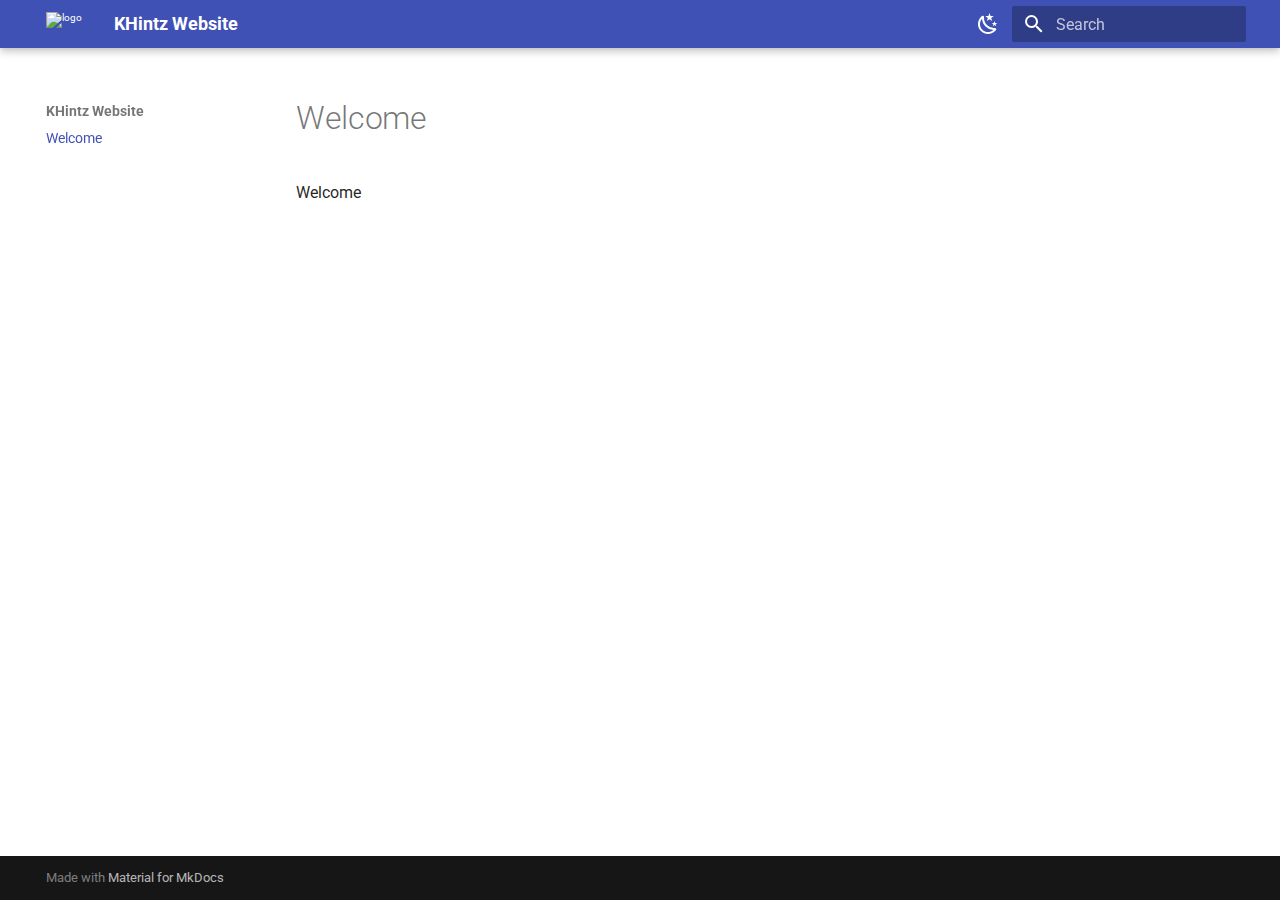
==== index.html @ 788a3452 "Deployed 4d55d1b with MkDocs version: 1.5.3" ====
<!doctype html>
<html lang="en" class="no-js">
  <head>
    
      <meta charset="utf-8">
      <meta name="viewport" content="width=device-width,initial-scale=1">
      
      
      
        <link rel="canonical" href="https://khintz.github.io/">
      
      
      
      
      <link rel="icon" href="images/favicon.png">
      <meta name="generator" content="mkdocs-1.5.3, mkdocs-material-9.4.0">
    
    
      
        <title>KHintz Website</title>
      
    
    
      <link rel="stylesheet" href="assets/stylesheets/main.9f615399.min.css">
      
        
        <link rel="stylesheet" href="assets/stylesheets/palette.649f08f9.min.css">
      
      
  
  
    
    
  
  
  <style>:root{--md-admonition-icon--info:url('data:image/svg+xml;charset=utf-8,<svg xmlns="http://www.w3.org/2000/svg" viewBox="0 0 16 16"><path d="M0 8a8 8 0 1 1 16 0A8 8 0 0 1 0 8Zm8-6.5a6.5 6.5 0 1 0 0 13 6.5 6.5 0 0 0 0-13ZM6.5 7.75A.75.75 0 0 1 7.25 7h1a.75.75 0 0 1 .75.75v2.75h.25a.75.75 0 0 1 0 1.5h-2a.75.75 0 0 1 0-1.5h.25v-2h-.25a.75.75 0 0 1-.75-.75ZM8 6a1 1 0 1 1 0-2 1 1 0 0 1 0 2Z"/></svg>');}</style>



    
    
      
    
    
      
        
        
        <link rel="preconnect" href="https://fonts.gstatic.com" crossorigin>
        <link rel="stylesheet" href="https://fonts.googleapis.com/css?family=Roboto:300,300i,400,400i,700,700i%7CRoboto+Mono:400,400i,700,700i&display=fallback">
        <style>:root{--md-text-font:"Roboto";--md-code-font:"Roboto Mono"}</style>
      
    
    
      <link rel="stylesheet" href="stylesheets/extra.css">
    
    <script>__md_scope=new URL(".",location),__md_hash=e=>[...e].reduce((e,_)=>(e<<5)-e+_.charCodeAt(0),0),__md_get=(e,_=localStorage,t=__md_scope)=>JSON.parse(_.getItem(t.pathname+"."+e)),__md_set=(e,_,t=localStorage,a=__md_scope)=>{try{t.setItem(a.pathname+"."+e,JSON.stringify(_))}catch(e){}}</script>
    
      

    
    
    
  </head>
  
  
    
    
      
    
    
    
    
    <body dir="ltr" data-md-color-scheme="slate" data-md-color-primary="custom" data-md-color-accent="indigo">
  
    
    
      <script>var palette=__md_get("__palette");if(palette&&"object"==typeof palette.color)for(var key of Object.keys(palette.color))document.body.setAttribute("data-md-color-"+key,palette.color[key])</script>
    
    <input class="md-toggle" data-md-toggle="drawer" type="checkbox" id="__drawer" autocomplete="off">
    <input class="md-toggle" data-md-toggle="search" type="checkbox" id="__search" autocomplete="off">
    <label class="md-overlay" for="__drawer"></label>
    <div data-md-component="skip">
      
    </div>
    <div data-md-component="announce">
      
    </div>
    
    
      

  

<header class="md-header md-header--shadow" data-md-component="header">
  <nav class="md-header__inner md-grid" aria-label="Header">
    <a href="." title="KHintz Website" class="md-header__button md-logo" aria-label="KHintz Website" data-md-component="logo">
      
  <img src="assets/logo.png" alt="logo">

    </a>
    <label class="md-header__button md-icon" for="__drawer">
      
      <svg xmlns="http://www.w3.org/2000/svg" viewBox="0 0 24 24"><path d="M3 6h18v2H3V6m0 5h18v2H3v-2m0 5h18v2H3v-2Z"/></svg>
    </label>
    <div class="md-header__title" data-md-component="header-title">
      <div class="md-header__ellipsis">
        <div class="md-header__topic">
          <span class="md-ellipsis">
            KHintz Website
          </span>
        </div>
        <div class="md-header__topic" data-md-component="header-topic">
          <span class="md-ellipsis">
            
              Welcome
            
          </span>
        </div>
      </div>
    </div>
    
      
        <form class="md-header__option" data-md-component="palette">
  
    
    
    
    <input class="md-option" data-md-color-media="(prefers-color-scheme: dark)" data-md-color-scheme="slate" data-md-color-primary="custom" data-md-color-accent="indigo"  aria-label="Switch to light mode"  type="radio" name="__palette" id="__palette_1">
    
      <label class="md-header__button md-icon" title="Switch to light mode" for="__palette_2" hidden>
        <svg xmlns="http://www.w3.org/2000/svg" viewBox="0 0 24 24"><path d="M12 7a5 5 0 0 1 5 5 5 5 0 0 1-5 5 5 5 0 0 1-5-5 5 5 0 0 1 5-5m0 2a3 3 0 0 0-3 3 3 3 0 0 0 3 3 3 3 0 0 0 3-3 3 3 0 0 0-3-3m0-7 2.39 3.42C13.65 5.15 12.84 5 12 5c-.84 0-1.65.15-2.39.42L12 2M3.34 7l4.16-.35A7.2 7.2 0 0 0 5.94 8.5c-.44.74-.69 1.5-.83 2.29L3.34 7m.02 10 1.76-3.77a7.131 7.131 0 0 0 2.38 4.14L3.36 17M20.65 7l-1.77 3.79a7.023 7.023 0 0 0-2.38-4.15l4.15.36m-.01 10-4.14.36c.59-.51 1.12-1.14 1.54-1.86.42-.73.69-1.5.83-2.29L20.64 17M12 22l-2.41-3.44c.74.27 1.55.44 2.41.44.82 0 1.63-.17 2.37-.44L12 22Z"/></svg>
      </label>
    
  
    
    
    
    <input class="md-option" data-md-color-media="(prefers-color-scheme: light)" data-md-color-scheme="default" data-md-color-primary="indigo" data-md-color-accent="indigo"  aria-label="Switch to dark mode"  type="radio" name="__palette" id="__palette_2">
    
      <label class="md-header__button md-icon" title="Switch to dark mode" for="__palette_1" hidden>
        <svg xmlns="http://www.w3.org/2000/svg" viewBox="0 0 24 24"><path d="m17.75 4.09-2.53 1.94.91 3.06-2.63-1.81-2.63 1.81.91-3.06-2.53-1.94L12.44 4l1.06-3 1.06 3 3.19.09m3.5 6.91-1.64 1.25.59 1.98-1.7-1.17-1.7 1.17.59-1.98L15.75 11l2.06-.05L18.5 9l.69 1.95 2.06.05m-2.28 4.95c.83-.08 1.72 1.1 1.19 1.85-.32.45-.66.87-1.08 1.27C15.17 23 8.84 23 4.94 19.07c-3.91-3.9-3.91-10.24 0-14.14.4-.4.82-.76 1.27-1.08.75-.53 1.93.36 1.85 1.19-.27 2.86.69 5.83 2.89 8.02a9.96 9.96 0 0 0 8.02 2.89m-1.64 2.02a12.08 12.08 0 0 1-7.8-3.47c-2.17-2.19-3.33-5-3.49-7.82-2.81 3.14-2.7 7.96.31 10.98 3.02 3.01 7.84 3.12 10.98.31Z"/></svg>
      </label>
    
  
</form>
      
    
    
    
      <label class="md-header__button md-icon" for="__search">
        
        <svg xmlns="http://www.w3.org/2000/svg" viewBox="0 0 24 24"><path d="M9.5 3A6.5 6.5 0 0 1 16 9.5c0 1.61-.59 3.09-1.56 4.23l.27.27h.79l5 5-1.5 1.5-5-5v-.79l-.27-.27A6.516 6.516 0 0 1 9.5 16 6.5 6.5 0 0 1 3 9.5 6.5 6.5 0 0 1 9.5 3m0 2C7 5 5 7 5 9.5S7 14 9.5 14 14 12 14 9.5 12 5 9.5 5Z"/></svg>
      </label>
      <div class="md-search" data-md-component="search" role="dialog">
  <label class="md-search__overlay" for="__search"></label>
  <div class="md-search__inner" role="search">
    <form class="md-search__form" name="search">
      <input type="text" class="md-search__input" name="query" aria-label="Search" placeholder="Search" autocapitalize="off" autocorrect="off" autocomplete="off" spellcheck="false" data-md-component="search-query" required>
      <label class="md-search__icon md-icon" for="__search">
        
        <svg xmlns="http://www.w3.org/2000/svg" viewBox="0 0 24 24"><path d="M9.5 3A6.5 6.5 0 0 1 16 9.5c0 1.61-.59 3.09-1.56 4.23l.27.27h.79l5 5-1.5 1.5-5-5v-.79l-.27-.27A6.516 6.516 0 0 1 9.5 16 6.5 6.5 0 0 1 3 9.5 6.5 6.5 0 0 1 9.5 3m0 2C7 5 5 7 5 9.5S7 14 9.5 14 14 12 14 9.5 12 5 9.5 5Z"/></svg>
        
        <svg xmlns="http://www.w3.org/2000/svg" viewBox="0 0 24 24"><path d="M20 11v2H8l5.5 5.5-1.42 1.42L4.16 12l7.92-7.92L13.5 5.5 8 11h12Z"/></svg>
      </label>
      <nav class="md-search__options" aria-label="Search">
        
        <button type="reset" class="md-search__icon md-icon" title="Clear" aria-label="Clear" tabindex="-1">
          
          <svg xmlns="http://www.w3.org/2000/svg" viewBox="0 0 24 24"><path d="M19 6.41 17.59 5 12 10.59 6.41 5 5 6.41 10.59 12 5 17.59 6.41 19 12 13.41 17.59 19 19 17.59 13.41 12 19 6.41Z"/></svg>
        </button>
      </nav>
      
    </form>
    <div class="md-search__output">
      <div class="md-search__scrollwrap" data-md-scrollfix>
        <div class="md-search-result" data-md-component="search-result">
          <div class="md-search-result__meta">
            Initializing search
          </div>
          <ol class="md-search-result__list" role="presentation"></ol>
        </div>
      </div>
    </div>
  </div>
</div>
    
    
  </nav>
  
</header>
    
    <div class="md-container" data-md-component="container">
      
      
        
          
        
      
      <main class="md-main" data-md-component="main">
        <div class="md-main__inner md-grid">
          
            
              
              <div class="md-sidebar md-sidebar--primary" data-md-component="sidebar" data-md-type="navigation" >
                <div class="md-sidebar__scrollwrap">
                  <div class="md-sidebar__inner">
                    



<nav class="md-nav md-nav--primary" aria-label="Navigation" data-md-level="0">
  <label class="md-nav__title" for="__drawer">
    <a href="." title="KHintz Website" class="md-nav__button md-logo" aria-label="KHintz Website" data-md-component="logo">
      
  <img src="assets/logo.png" alt="logo">

    </a>
    KHintz Website
  </label>
  
  <ul class="md-nav__list" data-md-scrollfix>
    
      
      
  
  
    
  
  
    <li class="md-nav__item md-nav__item--active">
      
      <input class="md-nav__toggle md-toggle" type="checkbox" id="__toc">
      
      
      
      <a href="." class="md-nav__link md-nav__link--active">
        
  
  <span class="md-ellipsis">
    Welcome
  </span>
  

      </a>
      
    </li>
  

    
  </ul>
</nav>
                  </div>
                </div>
              </div>
            
            
              
              <div class="md-sidebar md-sidebar--secondary" data-md-component="sidebar" data-md-type="toc" >
                <div class="md-sidebar__scrollwrap">
                  <div class="md-sidebar__inner">
                    

<nav class="md-nav md-nav--secondary" aria-label="Table of contents">
  
  
  
  
</nav>
                  </div>
                </div>
              </div>
            
          
          
            <div class="md-content" data-md-component="content">
              <article class="md-content__inner md-typeset">
                
                  


  <h1>Welcome</h1>

<p>Welcome</p>





                
              </article>
            </div>
          
          
        </div>
        
      </main>
      
        <footer class="md-footer">
  
  <div class="md-footer-meta md-typeset">
    <div class="md-footer-meta__inner md-grid">
      <div class="md-copyright">
  
  
    Made with
    <a href="https://squidfunk.github.io/mkdocs-material/" target="_blank" rel="noopener">
      Material for MkDocs
    </a>
  
</div>
      
    </div>
  </div>
</footer>
      
    </div>
    <div class="md-dialog" data-md-component="dialog">
      <div class="md-dialog__inner md-typeset"></div>
    </div>
    
    <script id="__config" type="application/json">{"base": ".", "features": ["header.autohide", "navigation.instant", "navigation.sections", "navigation.tracking", "toc.follow"], "search": "assets/javascripts/workers/search.a264c092.min.js", "translations": {"clipboard.copied": "Copied to clipboard", "clipboard.copy": "Copy to clipboard", "search.result.more.one": "1 more on this page", "search.result.more.other": "# more on this page", "search.result.none": "No matching documents", "search.result.one": "1 matching document", "search.result.other": "# matching documents", "search.result.placeholder": "Type to start searching", "search.result.term.missing": "Missing", "select.version": "Select version"}}</script>
    
    
      <script src="assets/javascripts/bundle.4e0fa4ba.min.js"></script>
      
        <script src="javascripts/tablesort.min.js"></script>
      
        <script src="javascripts/tablesort.js"></script>
      
    
  </body>
</html>
---- assets/stylesheets/main.9f615399.min.css ----
@charset "UTF-8";html{-webkit-text-size-adjust:none;-moz-text-size-adjust:none;text-size-adjust:none;box-sizing:border-box}*,:after,:before{box-sizing:inherit}@media (prefers-reduced-motion){*,:after,:before{transition:none!important}}body{margin:0}a,button,input,label{-webkit-tap-highlight-color:transparent}a{color:inherit;text-decoration:none}hr{border:0;box-sizing:initial;display:block;height:.05rem;overflow:visible;padding:0}small{font-size:80%}sub,sup{line-height:1em}img{border-style:none}table{border-collapse:initial;border-spacing:0}td,th{font-weight:400;vertical-align:top}button{background:#0000;border:0;font-family:inherit;font-size:inherit;margin:0;padding:0}input{border:0;outline:none}:root{--md-primary-fg-color:#4051b5;--md-primary-fg-color--light:#5d6cc0;--md-primary-fg-color--dark:#303fa1;--md-primary-bg-color:#fff;--md-primary-bg-color--light:#ffffffb3;--md-accent-fg-color:#526cfe;--md-accent-fg-color--transparent:#526cfe1a;--md-accent-bg-color:#fff;--md-accent-bg-color--light:#ffffffb3}[data-md-color-scheme=default]{color-scheme:light}[data-md-color-scheme=default] img[src$="#gh-dark-mode-only"],[data-md-color-scheme=default] img[src$="#only-dark"]{display:none}:root,[data-md-color-scheme=default]{--md-hue:230;--md-default-fg-color:#000000de;--md-default-fg-color--light:#0000008a;--md-default-fg-color--lighter:#00000052;--md-default-fg-color--lightest:#00000012;--md-default-bg-color:#fff;--md-default-bg-color--light:#ffffffb3;--md-default-bg-color--lighter:#ffffff4d;--md-default-bg-color--lightest:#ffffff1f;--md-code-fg-color:#36464e;--md-code-bg-color:#f5f5f5;--md-code-hl-color:#4287ff;--md-code-hl-color--light:#4287ff1a;--md-code-hl-number-color:#d52a2a;--md-code-hl-special-color:#db1457;--md-code-hl-function-color:#a846b9;--md-code-hl-constant-color:#6e59d9;--md-code-hl-keyword-color:#3f6ec6;--md-code-hl-string-color:#1c7d4d;--md-code-hl-name-color:var(--md-code-fg-color);--md-code-hl-operator-color:var(--md-default-fg-color--light);--md-code-hl-punctuation-color:var(--md-default-fg-color--light);--md-code-hl-comment-color:var(--md-default-fg-color--light);--md-code-hl-generic-color:var(--md-default-fg-color--light);--md-code-hl-variable-color:var(--md-default-fg-color--light);--md-typeset-color:var(--md-default-fg-color);--md-typeset-a-color:var(--md-primary-fg-color);--md-typeset-del-color:#f5503d26;--md-typeset-ins-color:#0bd57026;--md-typeset-kbd-color:#fafafa;--md-typeset-kbd-accent-color:#fff;--md-typeset-kbd-border-color:#b8b8b8;--md-typeset-mark-color:#ffff0080;--md-typeset-strong-color:var(--md-default-fg-color);--md-typeset-table-color:#0000001f;--md-typeset-table-color--light:rgba(0,0,0,.035);--md-admonition-fg-color:var(--md-default-fg-color);--md-admonition-bg-color:var(--md-default-bg-color);--md-warning-fg-color:#000000de;--md-warning-bg-color:#ff9;--md-footer-fg-color:#fff;--md-footer-fg-color--light:#ffffffb3;--md-footer-fg-color--lighter:#ffffff73;--md-footer-bg-color:#000000de;--md-footer-bg-color--dark:#00000052;--md-shadow-z1:0 0.2rem 0.5rem #0000000d,0 0 0.05rem #0000001a;--md-shadow-z2:0 0.2rem 0.5rem #0000001a,0 0 0.05rem #00000040;--md-shadow-z3:0 0.2rem 0.5rem #0003,0 0 0.05rem #00000059}.md-icon svg{fill:currentcolor;display:block;height:1.2rem;width:1.2rem}body{-webkit-font-smoothing:antialiased;-moz-osx-font-smoothing:grayscale;--md-text-font-family:var(--md-text-font,_),-apple-system,BlinkMacSystemFont,Helvetica,Arial,sans-serif;--md-code-font-family:var(--md-code-font,_),SFMono-Regular,Consolas,Menlo,monospace}aside,body,input{font-feature-settings:"kern","liga";color:var(--md-typeset-color);font-family:var(--md-text-font-family)}code,kbd,pre{font-feature-settings:"kern";font-family:var(--md-code-font-family)}:root{--md-typeset-table-sort-icon:url('data:image/svg+xml;charset=utf-8,<svg xmlns="http://www.w3.org/2000/svg" viewBox="0 0 24 24"><path d="m18 21-4-4h3V7h-3l4-4 4 4h-3v10h3M2 19v-2h10v2M2 13v-2h7v2M2 7V5h4v2H2Z"/></svg>');--md-typeset-table-sort-icon--asc:url('data:image/svg+xml;charset=utf-8,<svg xmlns="http://www.w3.org/2000/svg" viewBox="0 0 24 24"><path d="M19 17h3l-4 4-4-4h3V3h2M2 17h10v2H2M6 5v2H2V5m0 6h7v2H2v-2Z"/></svg>');--md-typeset-table-sort-icon--desc:url('data:image/svg+xml;charset=utf-8,<svg xmlns="http://www.w3.org/2000/svg" viewBox="0 0 24 24"><path d="M19 7h3l-4-4-4 4h3v14h2M2 17h10v2H2M6 5v2H2V5m0 6h7v2H2v-2Z"/></svg>')}.md-typeset{-webkit-print-color-adjust:exact;color-adjust:exact;font-size:.8rem;line-height:1.6}@media print{.md-typeset{font-size:.68rem}}.md-typeset blockquote,.md-typeset dl,.md-typeset figure,.md-typeset ol,.md-typeset pre,.md-typeset ul{margin-bottom:1em;margin-top:1em}.md-typeset h1{color:var(--md-default-fg-color--light);font-size:2em;line-height:1.3;margin:0 0 1.25em}.md-typeset h1,.md-typeset h2{font-weight:300;letter-spacing:-.01em}.md-typeset h2{font-size:1.5625em;line-height:1.4;margin:1.6em 0 .64em}.md-typeset h3{font-size:1.25em;font-weight:400;letter-spacing:-.01em;line-height:1.5;margin:1.6em 0 .8em}.md-typeset h2+h3{margin-top:.8em}.md-typeset h4{font-weight:700;letter-spacing:-.01em;margin:1em 0}.md-typeset h5,.md-typeset h6{color:var(--md-default-fg-color--light);font-size:.8em;font-weight:700;letter-spacing:-.01em;margin:1.25em 0}.md-typeset h5{text-transform:uppercase}.md-typeset hr{border-bottom:.05rem solid var(--md-default-fg-color--lightest);display:flow-root;margin:1.5em 0}.md-typeset a{color:var(--md-typeset-a-color);word-break:break-word}.md-typeset a,.md-typeset a:before{transition:color 125ms}.md-typeset a:focus,.md-typeset a:hover{color:var(--md-accent-fg-color)}.md-typeset a:focus code,.md-typeset a:hover code{background-color:var(--md-accent-fg-color--transparent)}.md-typeset a code{color:currentcolor;transition:background-color 125ms}.md-typeset a strong{color:currentcolor}.md-typeset a.focus-visible{outline-color:var(--md-accent-fg-color);outline-offset:.2rem}.md-typeset code,.md-typeset kbd,.md-typeset pre{color:var(--md-code-fg-color);direction:ltr;font-variant-ligatures:none}@media print{.md-typeset code,.md-typeset kbd,.md-typeset pre{white-space:pre-wrap}}.md-typeset code{background-color:var(--md-code-bg-color);border-radius:.1rem;-webkit-box-decoration-break:clone;box-decoration-break:clone;font-size:.85em;padding:0 .2941176471em;word-break:break-word}.md-typeset code:not(.focus-visible){-webkit-tap-highlight-color:transparent;outline:none}.md-typeset pre{display:flow-root;line-height:1.4;position:relative}.md-typeset pre>code{-webkit-box-decoration-break:slice;box-decoration-break:slice;box-shadow:none;display:block;margin:0;outline-color:var(--md-accent-fg-color);overflow:auto;padding:.7720588235em 1.1764705882em;scrollbar-color:var(--md-default-fg-color--lighter) #0000;scrollbar-width:thin;touch-action:auto;word-break:normal}.md-typeset pre>code:hover{scrollbar-color:var(--md-accent-fg-color) #0000}.md-typeset pre>code::-webkit-scrollbar{height:.2rem;width:.2rem}.md-typeset pre>code::-webkit-scrollbar-thumb{background-color:var(--md-default-fg-color--lighter)}.md-typeset pre>code::-webkit-scrollbar-thumb:hover{background-color:var(--md-accent-fg-color)}.md-typeset kbd{background-color:var(--md-typeset-kbd-color);border-radius:.1rem;box-shadow:0 .1rem 0 .05rem var(--md-typeset-kbd-border-color),0 .1rem 0 var(--md-typeset-kbd-border-color),0 -.1rem .2rem var(--md-typeset-kbd-accent-color) inset;color:var(--md-default-fg-color);display:inline-block;font-size:.75em;padding:0 .6666666667em;vertical-align:text-top;word-break:break-word}.md-typeset mark{background-color:var(--md-typeset-mark-color);-webkit-box-decoration-break:clone;box-decoration-break:clone;color:inherit;word-break:break-word}.md-typeset abbr{border-bottom:.05rem dotted var(--md-default-fg-color--light);cursor:help;text-decoration:none}@media (hover:none){.md-typeset abbr[title]:focus:after,.md-typeset abbr[title]:hover:after{background-color:var(--md-default-fg-color);border-radius:.1rem;box-shadow:var(--md-shadow-z3);color:var(--md-default-bg-color);content:attr(title);font-size:.7rem;left:.8rem;margin-top:2em;padding:.2rem .3rem;position:absolute;right:.8rem}}.md-typeset small{opacity:.75}[dir=ltr] .md-typeset sub,[dir=ltr] .md-typeset sup{margin-left:.078125em}[dir=rtl] .md-typeset sub,[dir=rtl] .md-typeset sup{margin-right:.078125em}.md-typeset strong{color:var(--md-typeset-strong-color)}[dir=ltr] .md-typeset blockquote{padding-left:.6rem}[dir=rtl] .md-typeset blockquote{padding-right:.6rem}[dir=ltr] .md-typeset blockquote{border-left:.2rem solid var(--md-default-fg-color--lighter)}[dir=rtl] .md-typeset blockquote{border-right:.2rem solid var(--md-default-fg-color--lighter)}.md-typeset blockquote{color:var(--md-default-fg-color--light);margin-left:0;margin-right:0}.md-typeset ul{list-style-type:disc}[dir=ltr] .md-typeset ol,[dir=ltr] .md-typeset ul{margin-left:.625em}[dir=rtl] .md-typeset ol,[dir=rtl] .md-typeset ul{margin-right:.625em}.md-typeset ol,.md-typeset ul{padding:0}.md-typeset ol:not([hidden]),.md-typeset ul:not([hidden]){display:flow-root}.md-typeset ol ol,.md-typeset ul ol{list-style-type:lower-alpha}.md-typeset ol ol ol,.md-typeset ul ol ol{list-style-type:lower-roman}[dir=ltr] .md-typeset ol li,[dir=ltr] .md-typeset ul li{margin-left:1.25em}[dir=rtl] .md-typeset ol li,[dir=rtl] .md-typeset ul li{margin-right:1.25em}.md-typeset ol li,.md-typeset ul li{margin-bottom:.5em}.md-typeset ol li blockquote,.md-typeset ol li p,.md-typeset ul li blockquote,.md-typeset ul li p{margin:.5em 0}.md-typeset ol li:last-child,.md-typeset ul li:last-child{margin-bottom:0}[dir=ltr] .md-typeset ol li ol,[dir=ltr] .md-typeset ol li ul,[dir=ltr] .md-typeset ul li ol,[dir=ltr] .md-typeset ul li ul{margin-left:.625em}[dir=rtl] .md-typeset ol li ol,[dir=rtl] .md-typeset ol li ul,[dir=rtl] .md-typeset ul li ol,[dir=rtl] .md-typeset ul li ul{margin-right:.625em}.md-typeset ol li ol,.md-typeset ol li ul,.md-typeset ul li ol,.md-typeset ul li ul{margin-bottom:.5em;margin-top:.5em}[dir=ltr] .md-typeset dd{margin-left:1.875em}[dir=rtl] .md-typeset dd{margin-right:1.875em}.md-typeset dd{margin-bottom:1.5em;margin-top:1em}.md-typeset img,.md-typeset svg,.md-typeset video{height:auto;max-width:100%}.md-typeset img[align=left]{margin:1em 1em 1em 0}.md-typeset img[align=right]{margin:1em 0 1em 1em}.md-typeset img[align]:only-child{margin-top:0}.md-typeset figure{display:flow-root;margin:1em auto;max-width:100%;text-align:center;width:-webkit-fit-content;width:-moz-fit-content;width:fit-content}.md-typeset figure img{display:block}.md-typeset figcaption{font-style:italic;margin:1em auto;max-width:24rem}.md-typeset iframe{max-width:100%}.md-typeset table:not([class]){background-color:var(--md-default-bg-color);border:.05rem solid var(--md-typeset-table-color);border-radius:.1rem;display:inline-block;font-size:.64rem;max-width:100%;overflow:auto;touch-action:auto}@media print{.md-typeset table:not([class]){display:table}}.md-typeset table:not([class])+*{margin-top:1.5em}.md-typeset table:not([class]) td>:first-child,.md-typeset table:not([class]) th>:first-child{margin-top:0}.md-typeset table:not([class]) td>:last-child,.md-typeset table:not([class]) th>:last-child{margin-bottom:0}.md-typeset table:not([class]) td:not([align]),.md-typeset table:not([class]) th:not([align]){text-align:left}[dir=rtl] .md-typeset table:not([class]) td:not([align]),[dir=rtl] .md-typeset table:not([class]) th:not([align]){text-align:right}.md-typeset table:not([class]) th{font-weight:700;min-width:5rem;padding:.9375em 1.25em;vertical-align:top}.md-typeset table:not([class]) td{border-top:.05rem solid var(--md-typeset-table-color);padding:.9375em 1.25em;vertical-align:top}.md-typeset table:not([class]) tbody tr{transition:background-color 125ms}.md-typeset table:not([class]) tbody tr:hover{background-color:var(--md-typeset-table-color--light);box-shadow:0 .05rem 0 var(--md-default-bg-color) inset}.md-typeset table:not([class]) a{word-break:normal}.md-typeset table th[role=columnheader]{cursor:pointer}[dir=ltr] .md-typeset table th[role=columnheader]:after{margin-left:.5em}[dir=rtl] .md-typeset table th[role=columnheader]:after{margin-right:.5em}.md-typeset table th[role=columnheader]:after{content:"";display:inline-block;height:1.2em;-webkit-mask-image:var(--md-typeset-table-sort-icon);mask-image:var(--md-typeset-table-sort-icon);-webkit-mask-repeat:no-repeat;mask-repeat:no-repeat;-webkit-mask-size:contain;mask-size:contain;transition:background-color 125ms;vertical-align:text-bottom;width:1.2em}.md-typeset table th[role=columnheader]:hover:after{background-color:var(--md-default-fg-color--lighter)}.md-typeset table th[role=columnheader][aria-sort=ascending]:after{background-color:var(--md-default-fg-color--light);-webkit-mask-image:var(--md-typeset-table-sort-icon--asc);mask-image:var(--md-typeset-table-sort-icon--asc)}.md-typeset table th[role=columnheader][aria-sort=descending]:after{background-color:var(--md-default-fg-color--light);-webkit-mask-image:var(--md-typeset-table-sort-icon--desc);mask-image:var(--md-typeset-table-sort-icon--desc)}.md-typeset__scrollwrap{margin:1em -.8rem;overflow-x:auto;touch-action:auto}.md-typeset__table{display:inline-block;margin-bottom:.5em;padding:0 .8rem}@media print{.md-typeset__table{display:block}}html .md-typeset__table table{display:table;margin:0;overflow:hidden;width:100%}@media screen and (max-width:44.9375em){.md-content__inner>pre{margin:1em -.8rem}.md-content__inner>pre code{border-radius:0}}.md-typeset .md-author{display:block;flex-shrink:0;height:1.6rem;overflow:hidden;position:relative;transition:color 125ms,transform 125ms;width:1.6rem}.md-typeset .md-author img{border-radius:100%;display:block}.md-typeset .md-author--more{background:var(--md-default-fg-color--lightest);color:var(--md-default-fg-color--lighter);font-size:.6rem;font-weight:700;line-height:1.6rem;text-align:center}.md-typeset .md-author--long{height:2.4rem;width:2.4rem}.md-typeset a.md-author{transform:scale(1)}.md-typeset a.md-author img{filter:grayscale(100%) opacity(75%);transition:filter 125ms}.md-typeset a.md-author:focus,.md-typeset a.md-author:hover{transform:scale(1.1);z-index:1}.md-typeset a.md-author:focus img,.md-typeset a.md-author:hover img{filter:grayscale(0)}.md-banner{background-color:var(--md-footer-bg-color);color:var(--md-footer-fg-color);overflow:auto}@media print{.md-banner{display:none}}.md-banner--warning{background-color:var(--md-warning-bg-color);color:var(--md-warning-fg-color)}.md-banner__inner{font-size:.7rem;margin:.6rem auto;padding:0 .8rem}[dir=ltr] .md-banner__button{float:right}[dir=rtl] .md-banner__button{float:left}.md-banner__button{color:inherit;cursor:pointer;transition:opacity .25s}.no-js .md-banner__button{display:none}.md-banner__button:hover{opacity:.7}html{font-size:125%;height:100%;overflow-x:hidden}@media screen and (min-width:100em){html{font-size:137.5%}}@media screen and (min-width:125em){html{font-size:150%}}body{background-color:var(--md-default-bg-color);display:flex;flex-direction:column;font-size:.5rem;min-height:100%;position:relative;width:100%}@media print{body{display:block}}@media screen and (max-width:59.9375em){body[data-md-scrolllock]{position:fixed}}.md-grid{margin-left:auto;margin-right:auto;max-width:61rem}.md-container{display:flex;flex-direction:column;flex-grow:1}@media print{.md-container{display:block}}.md-main{flex-grow:1}.md-main__inner{display:flex;height:100%;margin-top:1.5rem}.md-ellipsis{overflow:hidden;text-overflow:ellipsis}.md-toggle{display:none}.md-option{height:0;opacity:0;position:absolute;width:0}.md-option:checked+label:not([hidden]){display:block}.md-option.focus-visible+label{outline-color:var(--md-accent-fg-color);outline-style:auto}.md-skip{background-color:var(--md-default-fg-color);border-radius:.1rem;color:var(--md-default-bg-color);font-size:.64rem;margin:.5rem;opacity:0;outline-color:var(--md-accent-fg-color);padding:.3rem .5rem;position:fixed;transform:translateY(.4rem);z-index:-1}.md-skip:focus{opacity:1;transform:translateY(0);transition:transform .25s cubic-bezier(.4,0,.2,1),opacity 175ms 75ms;z-index:10}@page{margin:25mm}:root{--md-clipboard-icon:url('data:image/svg+xml;charset=utf-8,<svg xmlns="http://www.w3.org/2000/svg" viewBox="0 0 24 24"><path d="M19 21H8V7h11m0-2H8a2 2 0 0 0-2 2v14a2 2 0 0 0 2 2h11a2 2 0 0 0 2-2V7a2 2 0 0 0-2-2m-3-4H4a2 2 0 0 0-2 2v14h2V3h12V1Z"/></svg>')}.md-clipboard{border-radius:.1rem;color:var(--md-default-fg-color--lightest);cursor:pointer;height:1.5em;outline-color:var(--md-accent-fg-color);outline-offset:.1rem;position:absolute;right:.5em;top:.5em;transition:color .25s;width:1.5em;z-index:1}@media print{.md-clipboard{display:none}}.md-clipboard:not(.focus-visible){-webkit-tap-highlight-color:transparent;outline:none}:hover>.md-clipboard{color:var(--md-default-fg-color--light)}.md-clipboard:focus,.md-clipboard:hover{color:var(--md-accent-fg-color)}.md-clipboard:after{background-color:currentcolor;content:"";display:block;height:1.125em;margin:0 auto;-webkit-mask-image:var(--md-clipboard-icon);mask-image:var(--md-clipboard-icon);-webkit-mask-position:center;mask-position:center;-webkit-mask-repeat:no-repeat;mask-repeat:no-repeat;-webkit-mask-size:contain;mask-size:contain;width:1.125em}.md-clipboard--inline{cursor:pointer}.md-clipboard--inline code{transition:color .25s,background-color .25s}.md-clipboard--inline:focus code,.md-clipboard--inline:hover code{background-color:var(--md-accent-fg-color--transparent);color:var(--md-accent-fg-color)}@keyframes consent{0%{opacity:0;transform:translateY(100%)}to{opacity:1;transform:translateY(0)}}@keyframes overlay{0%{opacity:0}to{opacity:1}}.md-consent__overlay{animation:overlay .25s both;-webkit-backdrop-filter:blur(.1rem);backdrop-filter:blur(.1rem);background-color:#0000008a;height:100%;opacity:1;position:fixed;top:0;width:100%;z-index:5}.md-consent__inner{animation:consent .5s cubic-bezier(.1,.7,.1,1) both;background-color:var(--md-default-bg-color);border:0;border-radius:.1rem;bottom:0;box-shadow:0 0 .2rem #0000001a,0 .2rem .4rem #0003;max-height:100%;overflow:auto;padding:0;position:fixed;width:100%;z-index:5}.md-consent__form{padding:.8rem}.md-consent__settings{display:none;margin:1em 0}input:checked+.md-consent__settings{display:block}.md-consent__controls{margin-bottom:.8rem}.md-typeset .md-consent__controls .md-button{display:inline}@media screen and (max-width:44.9375em){.md-typeset .md-consent__controls .md-button{display:block;margin-top:.4rem;text-align:center;width:100%}}.md-consent label{cursor:pointer}.md-content{flex-grow:1;min-width:0}.md-content__inner{margin:0 .8rem 1.2rem;padding-top:.6rem}@media screen and (min-width:76.25em){[dir=ltr] .md-sidebar--primary:not([hidden])~.md-content>.md-content__inner{margin-left:1.2rem}[dir=ltr] .md-sidebar--secondary:not([hidden])~.md-content>.md-content__inner,[dir=rtl] .md-sidebar--primary:not([hidden])~.md-content>.md-content__inner{margin-right:1.2rem}[dir=rtl] .md-sidebar--secondary:not([hidden])~.md-content>.md-content__inner{margin-left:1.2rem}}.md-content__inner:before{content:"";display:block;height:.4rem}.md-content__inner>:last-child{margin-bottom:0}[dir=ltr] .md-content__button{float:right}[dir=rtl] .md-content__button{float:left}[dir=ltr] .md-content__button{margin-left:.4rem}[dir=rtl] .md-content__button{margin-right:.4rem}.md-content__button{margin:.4rem 0;padding:0}@media print{.md-content__button{display:none}}.md-typeset .md-content__button{color:var(--md-default-fg-color--lighter)}.md-content__button svg{display:inline;vertical-align:top}[dir=rtl] .md-content__button svg{transform:scaleX(-1)}[dir=ltr] .md-dialog{right:.8rem}[dir=rtl] .md-dialog{left:.8rem}.md-dialog{background-color:var(--md-default-fg-color);border-radius:.1rem;bottom:.8rem;box-shadow:var(--md-shadow-z3);min-width:11.1rem;opacity:0;padding:.4rem .6rem;pointer-events:none;position:fixed;transform:translateY(100%);transition:transform 0ms .4s,opacity .4s;z-index:4}@media print{.md-dialog{display:none}}.md-dialog--active{opacity:1;pointer-events:auto;transform:translateY(0);transition:transform .4s cubic-bezier(.075,.85,.175,1),opacity .4s}.md-dialog__inner{color:var(--md-default-bg-color);font-size:.7rem}.md-feedback{margin:2em 0 1em;text-align:center}.md-feedback fieldset{border:none;margin:0;padding:0}.md-feedback__title{font-weight:700;margin:1em auto}.md-feedback__inner{position:relative}.md-feedback__list{align-content:baseline;display:flex;flex-wrap:wrap;justify-content:center;position:relative}.md-feedback__list:hover .md-icon:not(:disabled){color:var(--md-default-fg-color--lighter)}:disabled .md-feedback__list{min-height:1.8rem}.md-feedback__icon{color:var(--md-default-fg-color--light);cursor:pointer;flex-shrink:0;margin:0 .1rem;transition:color 125ms}.md-feedback__icon:not(:disabled).md-icon:hover{color:var(--md-accent-fg-color)}.md-feedback__icon:disabled{color:var(--md-default-fg-color--lightest);pointer-events:none}.md-feedback__note{opacity:0;position:relative;transform:translateY(.4rem);transition:transform .4s cubic-bezier(.1,.7,.1,1),opacity .15s}.md-feedback__note>*{margin:0 auto;max-width:16rem}:disabled .md-feedback__note{opacity:1;transform:translateY(0)}.md-footer{background-color:var(--md-footer-bg-color);color:var(--md-footer-fg-color)}@media print{.md-footer{display:none}}.md-footer__inner{justify-content:space-between;overflow:auto;padding:.2rem}.md-footer__inner:not([hidden]){display:flex}.md-footer__link{align-items:end;display:flex;flex-grow:0.01;margin-bottom:.4rem;margin-top:1rem;max-width:100%;outline-color:var(--md-accent-fg-color);overflow:hidden;transition:opacity .25s}.md-footer__link:focus,.md-footer__link:hover{opacity:.7}[dir=rtl] .md-footer__link svg{transform:scaleX(-1)}@media screen and (max-width:44.9375em){.md-footer__link--prev{flex-shrink:0}.md-footer__link--prev .md-footer__title{display:none}}[dir=ltr] .md-footer__link--next{margin-left:auto}[dir=rtl] .md-footer__link--next{margin-right:auto}.md-footer__link--next{text-align:right}[dir=rtl] .md-footer__link--next{text-align:left}.md-footer__title{flex-grow:1;font-size:.9rem;margin-bottom:.7rem;max-width:calc(100% - 2.4rem);padding:0 1rem;white-space:nowrap}.md-footer__button{margin:.2rem;padding:.4rem}.md-footer__direction{font-size:.64rem;opacity:.7}.md-footer-meta{background-color:var(--md-footer-bg-color--dark)}.md-footer-meta__inner{display:flex;flex-wrap:wrap;justify-content:space-between;padding:.2rem}html .md-footer-meta.md-typeset a{color:var(--md-footer-fg-color--light)}html .md-footer-meta.md-typeset a:focus,html .md-footer-meta.md-typeset a:hover{color:var(--md-footer-fg-color)}.md-copyright{color:var(--md-footer-fg-color--lighter);font-size:.64rem;margin:auto .6rem;padding:.4rem 0;width:100%}@media screen and (min-width:45em){.md-copyright{width:auto}}.md-copyright__highlight{color:var(--md-footer-fg-color--light)}.md-social{display:inline-flex;gap:.2rem;margin:0 .4rem;padding:.2rem 0 .6rem}@media screen and (min-width:45em){.md-social{padding:.6rem 0}}.md-social__link{display:inline-block;height:1.6rem;text-align:center;width:1.6rem}.md-social__link:before{line-height:1.9}.md-social__link svg{fill:currentcolor;max-height:.8rem;vertical-align:-25%}.md-typeset .md-button{border:.1rem solid;border-radius:.1rem;color:var(--md-primary-fg-color);cursor:pointer;display:inline-block;font-weight:700;padding:.625em 2em;transition:color 125ms,background-color 125ms,border-color 125ms}.md-typeset .md-button--primary{background-color:var(--md-primary-fg-color);border-color:var(--md-primary-fg-color);color:var(--md-primary-bg-color)}.md-typeset .md-button:focus,.md-typeset .md-button:hover{background-color:var(--md-accent-fg-color);border-color:var(--md-accent-fg-color);color:var(--md-accent-bg-color)}[dir=ltr] .md-typeset .md-input{border-top-left-radius:.1rem}[dir=ltr] .md-typeset .md-input,[dir=rtl] .md-typeset .md-input{border-top-right-radius:.1rem}[dir=rtl] .md-typeset .md-input{border-top-left-radius:.1rem}.md-typeset .md-input{border-bottom:.1rem solid var(--md-default-fg-color--lighter);box-shadow:var(--md-shadow-z1);font-size:.8rem;height:1.8rem;padding:0 .6rem;transition:border .25s,box-shadow .25s}.md-typeset .md-input:focus,.md-typeset .md-input:hover{border-bottom-color:var(--md-accent-fg-color);box-shadow:var(--md-shadow-z2)}.md-typeset .md-input--stretch{width:100%}.md-header{background-color:var(--md-primary-fg-color);box-shadow:0 0 .2rem #0000,0 .2rem .4rem #0000;color:var(--md-primary-bg-color);display:block;left:0;position:sticky;right:0;top:0;z-index:4}@media print{.md-header{display:none}}.md-header[hidden]{transform:translateY(-100%);transition:transform .25s cubic-bezier(.8,0,.6,1),box-shadow .25s}.md-header--shadow{box-shadow:0 0 .2rem #0000001a,0 .2rem .4rem #0003;transition:transform .25s cubic-bezier(.1,.7,.1,1),box-shadow .25s}.md-header__inner{align-items:center;display:flex;padding:0 .2rem}.md-header__button{color:currentcolor;cursor:pointer;margin:.2rem;outline-color:var(--md-accent-fg-color);padding:.4rem;position:relative;transition:opacity .25s;vertical-align:middle;z-index:1}.md-header__button:hover{opacity:.7}.md-header__button:not([hidden]){display:inline-block}.md-header__button:not(.focus-visible){-webkit-tap-highlight-color:transparent;outline:none}.md-header__button.md-logo{margin:.2rem;padding:.4rem}@media screen and (max-width:76.1875em){.md-header__button.md-logo{display:none}}.md-header__button.md-logo img,.md-header__button.md-logo svg{fill:currentcolor;display:block;height:1.2rem;width:auto}@media screen and (min-width:60em){.md-header__button[for=__search]{display:none}}.no-js .md-header__button[for=__search]{display:none}[dir=rtl] .md-header__button[for=__search] svg{transform:scaleX(-1)}@media screen and (min-width:76.25em){.md-header__button[for=__drawer]{display:none}}.md-header__topic{display:flex;max-width:100%;position:absolute;transition:transform .4s cubic-bezier(.1,.7,.1,1),opacity .15s;white-space:nowrap}.md-header__topic+.md-header__topic{opacity:0;pointer-events:none;transform:translateX(1.25rem);transition:transform .4s cubic-bezier(1,.7,.1,.1),opacity .15s;z-index:-1}[dir=rtl] .md-header__topic+.md-header__topic{transform:translateX(-1.25rem)}.md-header__topic:first-child{font-weight:700}[dir=ltr] .md-header__title{margin-left:1rem}[dir=rtl] .md-header__title{margin-right:1rem}[dir=ltr] .md-header__title{margin-right:.4rem}[dir=rtl] .md-header__title{margin-left:.4rem}.md-header__title{flex-grow:1;font-size:.9rem;height:2.4rem;line-height:2.4rem}.md-header__title--active .md-header__topic{opacity:0;pointer-events:none;transform:translateX(-1.25rem);transition:transform .4s cubic-bezier(1,.7,.1,.1),opacity .15s;z-index:-1}[dir=rtl] .md-header__title--active .md-header__topic{transform:translateX(1.25rem)}.md-header__title--active .md-header__topic+.md-header__topic{opacity:1;pointer-events:auto;transform:translateX(0);transition:transform .4s cubic-bezier(.1,.7,.1,1),opacity .15s;z-index:0}.md-header__title>.md-header__ellipsis{height:100%;position:relative;width:100%}.md-header__option{display:flex;flex-shrink:0;max-width:100%;transition:max-width 0ms .25s,opacity .25s .25s;white-space:nowrap}[data-md-toggle=search]:checked~.md-header .md-header__option{max-width:0;opacity:0;transition:max-width 0ms,opacity 0ms}.md-header__option>input{bottom:0}.md-header__source{display:none}@media screen and (min-width:60em){[dir=ltr] .md-header__source{margin-left:1rem}[dir=rtl] .md-header__source{margin-right:1rem}.md-header__source{display:block;max-width:11.7rem;width:11.7rem}}@media screen and (min-width:76.25em){[dir=ltr] .md-header__source{margin-left:1.4rem}[dir=rtl] .md-header__source{margin-right:1.4rem}}.md-meta{color:var(--md-default-fg-color--light);font-size:.7rem;line-height:1.3}.md-meta__list{display:inline-flex;flex-wrap:wrap;list-style:none;margin:0;padding:0}.md-meta__item:not(:last-child):after{content:"·";margin-left:.2rem;margin-right:.2rem}.md-meta__link{color:var(--md-typeset-a-color)}.md-meta__link:focus,.md-meta__link:hover{color:var(--md-accent-fg-color)}.md-draft{background-color:#ff1744;border-radius:.125em;color:#fff;display:inline-block;font-weight:700;padding-left:.5714285714em;padding-right:.5714285714em}:root{--md-nav-icon--prev:url('data:image/svg+xml;charset=utf-8,<svg xmlns="http://www.w3.org/2000/svg" viewBox="0 0 24 24"><path d="M20 11v2H8l5.5 5.5-1.42 1.42L4.16 12l7.92-7.92L13.5 5.5 8 11h12Z"/></svg>');--md-nav-icon--next:url('data:image/svg+xml;charset=utf-8,<svg xmlns="http://www.w3.org/2000/svg" viewBox="0 0 24 24"><path d="M8.59 16.58 13.17 12 8.59 7.41 10 6l6 6-6 6-1.41-1.42Z"/></svg>');--md-toc-icon:url('data:image/svg+xml;charset=utf-8,<svg xmlns="http://www.w3.org/2000/svg" viewBox="0 0 24 24"><path d="M3 9h14V7H3v2m0 4h14v-2H3v2m0 4h14v-2H3v2m16 0h2v-2h-2v2m0-10v2h2V7h-2m0 6h2v-2h-2v2Z"/></svg>')}.md-nav{font-size:.7rem;line-height:1.3}.md-nav__title{color:var(--md-default-fg-color--light);display:block;font-weight:700;overflow:hidden;padding:0 .6rem;text-overflow:ellipsis}.md-nav__title .md-nav__button{display:none}.md-nav__title .md-nav__button img{height:100%;width:auto}.md-nav__title .md-nav__button.md-logo img,.md-nav__title .md-nav__button.md-logo svg{fill:currentcolor;display:block;height:2.4rem;max-width:100%;object-fit:contain;width:auto}.md-nav__list{list-style:none;margin:0;padding:0}.md-nav__item{padding:0 .6rem}[dir=ltr] .md-nav__item .md-nav__item{padding-right:0}[dir=rtl] .md-nav__item .md-nav__item{padding-left:0}.md-nav__link{align-items:flex-start;display:flex;margin-top:.625em;scroll-snap-align:start;transition:color 125ms}.md-nav__link--passed{color:var(--md-default-fg-color--light)}.md-nav__item .md-nav__link--active,.md-nav__item .md-nav__link--active code{color:var(--md-typeset-a-color)}.md-nav__link .md-ellipsis{position:relative}.md-nav__link .md-icon:last-child{margin-left:auto}.md-nav__link svg{fill:currentcolor;flex-shrink:0;height:1.3em}[dir=ltr] .md-nav__link svg+*{margin-left:.4rem}[dir=rtl] .md-nav__link svg+*{margin-right:.4rem}.md-nav__link:not(.md-nav__container):focus,.md-nav__link:not(.md-nav__container):hover{color:var(--md-accent-fg-color);cursor:pointer}.md-nav__link.focus-visible{outline-color:var(--md-accent-fg-color);outline-offset:.2rem}.md-nav--primary .md-nav__link[for=__toc]{display:none}.md-nav--primary .md-nav__link[for=__toc] .md-icon:after{background-color:currentcolor;display:block;height:100%;-webkit-mask-image:var(--md-toc-icon);mask-image:var(--md-toc-icon);width:100%}.md-nav--primary .md-nav__link[for=__toc]~.md-nav{display:none}.md-nav__container>.md-nav__link{color:var(--md-typeset-strong-color);margin-top:0}.md-nav__container>.md-nav__link:first-child{flex-grow:1}.md-nav__icon{flex-shrink:0}.md-nav__source{display:none}@media screen and (max-width:76.1875em){.md-nav--primary,.md-nav--primary .md-nav{background-color:var(--md-default-bg-color);display:flex;flex-direction:column;height:100%;left:0;position:absolute;right:0;top:0;z-index:1}.md-nav--primary .md-nav__item,.md-nav--primary .md-nav__title{font-size:.8rem;line-height:1.5}.md-nav--primary .md-nav__title{background-color:var(--md-default-fg-color--lightest);color:var(--md-default-fg-color--light);cursor:pointer;height:5.6rem;line-height:2.4rem;padding:3rem .8rem .2rem;position:relative;white-space:nowrap}[dir=ltr] .md-nav--primary .md-nav__title .md-nav__icon{left:.4rem}[dir=rtl] .md-nav--primary .md-nav__title .md-nav__icon{right:.4rem}.md-nav--primary .md-nav__title .md-nav__icon{display:block;height:1.2rem;margin:.2rem;position:absolute;top:.4rem;width:1.2rem}.md-nav--primary .md-nav__title .md-nav__icon:after{background-color:currentcolor;content:"";display:block;height:100%;-webkit-mask-image:var(--md-nav-icon--prev);mask-image:var(--md-nav-icon--prev);-webkit-mask-position:center;mask-position:center;-webkit-mask-repeat:no-repeat;mask-repeat:no-repeat;-webkit-mask-size:contain;mask-size:contain;width:100%}.md-nav--primary .md-nav__title~.md-nav__list{background-color:var(--md-default-bg-color);box-shadow:0 .05rem 0 var(--md-default-fg-color--lightest) inset;overflow-y:auto;scroll-snap-type:y mandatory;touch-action:pan-y}.md-nav--primary .md-nav__title~.md-nav__list>:first-child{border-top:0}.md-nav--primary .md-nav__title[for=__drawer]{background-color:var(--md-primary-fg-color);color:var(--md-primary-bg-color);font-weight:700}.md-nav--primary .md-nav__title .md-logo{display:block;left:.2rem;margin:.2rem;padding:.4rem;position:absolute;right:.2rem;top:.2rem}.md-nav--primary .md-nav__list{flex:1}.md-nav--primary .md-nav__item{border-top:.05rem solid var(--md-default-fg-color--lightest);padding:0}.md-nav--primary .md-nav__item--active>.md-nav__link{color:var(--md-typeset-a-color)}.md-nav--primary .md-nav__item--active>.md-nav__link:focus,.md-nav--primary .md-nav__item--active>.md-nav__link:hover{color:var(--md-accent-fg-color)}.md-nav--primary .md-nav__link{margin-top:0;padding:.6rem .8rem}.md-nav--primary .md-nav__link svg{margin-top:.1em}.md-nav--primary .md-nav__link>.md-nav__link{padding:0}[dir=ltr] .md-nav--primary .md-nav__link .md-nav__icon{margin-right:-.2rem}[dir=rtl] .md-nav--primary .md-nav__link .md-nav__icon{margin-left:-.2rem}.md-nav--primary .md-nav__link .md-nav__icon{font-size:1.2rem;height:1.2rem;width:1.2rem}.md-nav--primary .md-nav__link .md-nav__icon:after{background-color:currentcolor;content:"";display:block;height:100%;-webkit-mask-image:var(--md-nav-icon--next);mask-image:var(--md-nav-icon--next);-webkit-mask-position:center;mask-position:center;-webkit-mask-repeat:no-repeat;mask-repeat:no-repeat;-webkit-mask-size:contain;mask-size:contain;width:100%}[dir=rtl] .md-nav--primary .md-nav__icon:after{transform:scale(-1)}.md-nav--primary .md-nav--secondary .md-nav{background-color:initial;position:static}[dir=ltr] .md-nav--primary .md-nav--secondary .md-nav .md-nav__link{padding-left:1.4rem}[dir=rtl] .md-nav--primary .md-nav--secondary .md-nav .md-nav__link{padding-right:1.4rem}[dir=ltr] .md-nav--primary .md-nav--secondary .md-nav .md-nav .md-nav__link{padding-left:2rem}[dir=rtl] .md-nav--primary .md-nav--secondary .md-nav .md-nav .md-nav__link{padding-right:2rem}[dir=ltr] .md-nav--primary .md-nav--secondary .md-nav .md-nav .md-nav .md-nav__link{padding-left:2.6rem}[dir=rtl] .md-nav--primary .md-nav--secondary .md-nav .md-nav .md-nav .md-nav__link{padding-right:2.6rem}[dir=ltr] .md-nav--primary .md-nav--secondary .md-nav .md-nav .md-nav .md-nav .md-nav__link{padding-left:3.2rem}[dir=rtl] .md-nav--primary .md-nav--secondary .md-nav .md-nav .md-nav .md-nav .md-nav__link{padding-right:3.2rem}.md-nav--secondary{background-color:initial}.md-nav__toggle~.md-nav{display:flex;opacity:0;transform:translateX(100%);transition:transform .25s cubic-bezier(.8,0,.6,1),opacity 125ms 50ms}[dir=rtl] .md-nav__toggle~.md-nav{transform:translateX(-100%)}.md-nav__toggle:checked~.md-nav{opacity:1;transform:translateX(0);transition:transform .25s cubic-bezier(.4,0,.2,1),opacity 125ms 125ms}.md-nav__toggle:checked~.md-nav>.md-nav__list{-webkit-backface-visibility:hidden;backface-visibility:hidden}}@media screen and (max-width:59.9375em){.md-nav--primary .md-nav__link[for=__toc]{display:flex}.md-nav--primary .md-nav__link[for=__toc] .md-icon:after{content:""}.md-nav--primary .md-nav__link[for=__toc]+.md-nav__link{display:none}.md-nav--primary .md-nav__link[for=__toc]~.md-nav{display:flex}.md-nav__source{background-color:var(--md-primary-fg-color--dark);color:var(--md-primary-bg-color);display:block;padding:0 .2rem}}@media screen and (min-width:60em) and (max-width:76.1875em){.md-nav--integrated .md-nav__link[for=__toc]{display:flex}.md-nav--integrated .md-nav__link[for=__toc] .md-icon:after{content:""}.md-nav--integrated .md-nav__link[for=__toc]+.md-nav__link{display:none}.md-nav--integrated .md-nav__link[for=__toc]~.md-nav{display:flex}}@media screen and (min-width:60em){.md-nav--secondary .md-nav__title{background:var(--md-default-bg-color);box-shadow:0 0 .4rem .4rem var(--md-default-bg-color);position:sticky;top:0;z-index:1}.md-nav--secondary .md-nav__title[for=__toc]{scroll-snap-align:start}.md-nav--secondary .md-nav__title .md-nav__icon{display:none}}@media screen and (min-width:76.25em){.md-nav{transition:max-height .25s cubic-bezier(.86,0,.07,1)}.md-nav--primary .md-nav__title{background:var(--md-default-bg-color);box-shadow:0 0 .4rem .4rem var(--md-default-bg-color);position:sticky;top:0;z-index:1}.md-nav--primary .md-nav__title[for=__drawer]{scroll-snap-align:start}.md-nav--primary .md-nav__title .md-nav__icon,.md-nav__toggle~.md-nav{display:none}.md-nav__toggle:checked~.md-nav,.md-nav__toggle:indeterminate~.md-nav{display:block}.md-nav__item--nested>.md-nav>.md-nav__title{display:none}.md-nav__item--section{display:block;margin:1.25em 0}.md-nav__item--section:last-child{margin-bottom:0}.md-nav__item--section>.md-nav__link{font-weight:700}.md-nav__item--section>.md-nav__link[for]{color:var(--md-default-fg-color--light)}.md-nav__item--section>.md-nav__link:not(.md-nav__container){pointer-events:none}.md-nav__item--section>.md-nav__link .md-nav__icon{display:none}.md-nav__item--section>.md-nav{display:block}.md-nav__item--section>.md-nav>.md-nav__list>.md-nav__item{padding:0}.md-nav__icon{border-radius:100%;height:.9rem;transition:background-color .25s;width:.9rem}.md-nav__icon:hover{background-color:var(--md-accent-fg-color--transparent)}.md-nav__icon:after{background-color:currentcolor;border-radius:100%;content:"";display:inline-block;height:100%;-webkit-mask-image:var(--md-nav-icon--next);mask-image:var(--md-nav-icon--next);-webkit-mask-position:center;mask-position:center;-webkit-mask-repeat:no-repeat;mask-repeat:no-repeat;-webkit-mask-size:contain;mask-size:contain;transition:transform .25s;vertical-align:-.1rem;width:100%}[dir=rtl] .md-nav__icon:after{transform:rotate(180deg)}.md-nav__item--nested .md-nav__toggle:checked~.md-nav__link .md-nav__icon:after,.md-nav__item--nested .md-nav__toggle:indeterminate~.md-nav__link .md-nav__icon:after{transform:rotate(90deg)}.md-nav--lifted>.md-nav__list>.md-nav__item,.md-nav--lifted>.md-nav__list>.md-nav__item--nested,.md-nav--lifted>.md-nav__title{display:none}.md-nav--lifted>.md-nav__list>.md-nav__item--active{display:block;padding:0}.md-nav--lifted>.md-nav__list>.md-nav__item--active>.md-nav__link{background:var(--md-default-bg-color);box-shadow:0 0 .4rem .4rem var(--md-default-bg-color);font-weight:700;margin-top:0;padding:0 .6rem;position:sticky;top:0;z-index:1}.md-nav--lifted>.md-nav__list>.md-nav__item--active>.md-nav__link:not(.md-nav__container){pointer-events:none}.md-nav--lifted>.md-nav__list>.md-nav__item--active>.md-nav__link .md-nav__icon{display:none}.md-nav--lifted>.md-nav__list>.md-nav__item>[for]{color:var(--md-default-fg-color--light)}.md-nav--lifted .md-nav[data-md-level="1"]{display:block}[dir=ltr] .md-nav--lifted .md-nav[data-md-level="1"]>.md-nav__list>.md-nav__item{padding-right:.6rem}[dir=rtl] .md-nav--lifted .md-nav[data-md-level="1"]>.md-nav__list>.md-nav__item{padding-left:.6rem}.md-nav--integrated>.md-nav__list>.md-nav__item--active:not(.md-nav__item--nested){padding:0 .6rem}.md-nav--integrated>.md-nav__list>.md-nav__item--active:not(.md-nav__item--nested)>.md-nav__link{padding:0}[dir=ltr] .md-nav--integrated>.md-nav__list>.md-nav__item--active .md-nav--secondary{border-left:.05rem solid var(--md-primary-fg-color)}[dir=rtl] .md-nav--integrated>.md-nav__list>.md-nav__item--active .md-nav--secondary{border-right:.05rem solid var(--md-primary-fg-color)}.md-nav--integrated>.md-nav__list>.md-nav__item--active .md-nav--secondary{display:block;margin-bottom:1.25em}.md-nav--integrated>.md-nav__list>.md-nav__item--active .md-nav--secondary>.md-nav__title{display:none}}.md-pagination{font-size:.8rem;font-weight:700;gap:.4rem}.md-pagination,.md-pagination>*{align-items:center;display:flex;justify-content:center}.md-pagination>*{border-radius:.2rem;height:1.8rem;min-width:1.8rem;text-align:center}.md-pagination__current{background-color:var(--md-default-fg-color--lightest);color:var(--md-default-fg-color--light)}.md-pagination__link{transition:color 125ms,background-color 125ms}.md-pagination__link:focus,.md-pagination__link:hover{background-color:var(--md-accent-fg-color--transparent);color:var(--md-accent-fg-color)}.md-pagination__link:focus svg,.md-pagination__link:hover svg{color:var(--md-accent-fg-color)}.md-pagination__link.focus-visible{outline-color:var(--md-accent-fg-color);outline-offset:.2rem}.md-pagination__link svg{fill:currentcolor;color:var(--md-default-fg-color--lighter);display:block;max-height:100%;width:1.2rem}.md-post__back{border-bottom:.05rem solid var(--md-default-fg-color--lightest);margin-bottom:1.2rem;padding-bottom:1.2rem}@media screen and (max-width:76.1875em){.md-post__back{display:none}}[dir=rtl] .md-post__back svg{transform:scaleX(-1)}.md-post__authors{display:flex;flex-direction:column;gap:.6rem;margin:0 .6rem}.md-post .md-post__meta a{transition:color 125ms}.md-post .md-post__meta a:focus,.md-post .md-post__meta a:hover{color:var(--md-accent-fg-color)}.md-post--excerpt{margin-bottom:3.2rem}.md-post--excerpt .md-post__header{align-items:center;display:flex;gap:.6rem;min-height:1.6rem}.md-post--excerpt .md-post__authors{align-items:center;display:inline-flex;flex-direction:row;gap:.2rem;margin:0;min-height:2.4rem}[dir=ltr] .md-post--excerpt .md-post__meta .md-meta__list{margin-right:.4rem}[dir=rtl] .md-post--excerpt .md-post__meta .md-meta__list{margin-left:.4rem}.md-post--excerpt .md-post__content>:first-child{--md-scroll-margin:6rem;margin-top:0}.md-post>.md-nav--secondary,.md-post>.md-nav:first-child>.md-nav__list{margin:1em 0}.md-profile{align-items:center;display:flex;font-size:.7rem;gap:.6rem;line-height:1.4;width:100%}.md-profile__description{flex-grow:1}.md-content--post{display:flex}@media screen and (max-width:76.1875em){.md-content--post{flex-flow:column-reverse}}.md-content--post>.md-content__inner{min-width:0}@media screen and (min-width:76.25em){[dir=ltr] .md-content--post>.md-content__inner{margin-left:1.2rem}[dir=rtl] .md-content--post>.md-content__inner{margin-right:1.2rem}}@media screen and (max-width:76.1875em){.md-sidebar.md-sidebar--post{padding:0}}:root{--md-search-result-icon:url('data:image/svg+xml;charset=utf-8,<svg xmlns="http://www.w3.org/2000/svg" viewBox="0 0 24 24"><path d="M14 2H6a2 2 0 0 0-2 2v16a2 2 0 0 0 2 2h7c-.41-.25-.8-.56-1.14-.9-.33-.33-.61-.7-.86-1.1H6V4h7v5h5v1.18c.71.16 1.39.43 2 .82V8l-6-6m6.31 16.9c1.33-2.11.69-4.9-1.4-6.22-2.11-1.33-4.91-.68-6.22 1.4-1.34 2.11-.69 4.89 1.4 6.22 1.46.93 3.32.93 4.79.02L22 23.39 23.39 22l-3.08-3.1m-3.81.1a2.5 2.5 0 0 1-2.5-2.5 2.5 2.5 0 0 1 2.5-2.5 2.5 2.5 0 0 1 2.5 2.5 2.5 2.5 0 0 1-2.5 2.5Z"/></svg>')}.md-search{position:relative}@media screen and (min-width:60em){.md-search{padding:.2rem 0}}.no-js .md-search{display:none}.md-search__overlay{opacity:0;z-index:1}@media screen and (max-width:59.9375em){[dir=ltr] .md-search__overlay{left:-2.2rem}[dir=rtl] .md-search__overlay{right:-2.2rem}.md-search__overlay{background-color:var(--md-default-bg-color);border-radius:1rem;height:2rem;overflow:hidden;pointer-events:none;position:absolute;top:-1rem;transform-origin:center;transition:transform .3s .1s,opacity .2s .2s;width:2rem}[data-md-toggle=search]:checked~.md-header .md-search__overlay{opacity:1;transition:transform .4s,opacity .1s}}@media screen and (min-width:60em){[dir=ltr] .md-search__overlay{left:0}[dir=rtl] .md-search__overlay{right:0}.md-search__overlay{background-color:#0000008a;cursor:pointer;height:0;position:fixed;top:0;transition:width 0ms .25s,height 0ms .25s,opacity .25s;width:0}[data-md-toggle=search]:checked~.md-header .md-search__overlay{height:200vh;opacity:1;transition:width 0ms,height 0ms,opacity .25s;width:100%}}@media screen and (max-width:29.9375em){[data-md-toggle=search]:checked~.md-header .md-search__overlay{transform:scale(45)}}@media screen and (min-width:30em) and (max-width:44.9375em){[data-md-toggle=search]:checked~.md-header .md-search__overlay{transform:scale(60)}}@media screen and (min-width:45em) and (max-width:59.9375em){[data-md-toggle=search]:checked~.md-header .md-search__overlay{transform:scale(75)}}.md-search__inner{-webkit-backface-visibility:hidden;backface-visibility:hidden}@media screen and (max-width:59.9375em){[dir=ltr] .md-search__inner{left:0}[dir=rtl] .md-search__inner{right:0}.md-search__inner{height:0;opacity:0;overflow:hidden;position:fixed;top:0;transform:translateX(5%);transition:width 0ms .3s,height 0ms .3s,transform .15s cubic-bezier(.4,0,.2,1) .15s,opacity .15s .15s;width:0;z-index:2}[dir=rtl] .md-search__inner{transform:translateX(-5%)}[data-md-toggle=search]:checked~.md-header .md-search__inner{height:100%;opacity:1;transform:translateX(0);transition:width 0ms 0ms,height 0ms 0ms,transform .15s cubic-bezier(.1,.7,.1,1) .15s,opacity .15s .15s;width:100%}}@media screen and (min-width:60em){[dir=ltr] .md-search__inner{float:right}[dir=rtl] .md-search__inner{float:left}.md-search__inner{padding:.1rem 0;position:relative;transition:width .25s cubic-bezier(.1,.7,.1,1);width:11.7rem}}@media screen and (min-width:60em) and (max-width:76.1875em){[data-md-toggle=search]:checked~.md-header .md-search__inner{width:23.4rem}}@media screen and (min-width:76.25em){[data-md-toggle=search]:checked~.md-header .md-search__inner{width:34.4rem}}.md-search__form{background-color:var(--md-default-bg-color);box-shadow:0 0 .6rem #0000;height:2.4rem;position:relative;transition:color .25s,background-color .25s;z-index:2}@media screen and (min-width:60em){.md-search__form{background-color:#00000042;border-radius:.1rem;height:1.8rem}.md-search__form:hover{background-color:#ffffff1f}}[data-md-toggle=search]:checked~.md-header .md-search__form{background-color:var(--md-default-bg-color);border-radius:.1rem .1rem 0 0;box-shadow:0 0 .6rem #00000012;color:var(--md-default-fg-color)}[dir=ltr] .md-search__input{padding-left:3.6rem;padding-right:2.2rem}[dir=rtl] .md-search__input{padding-left:2.2rem;padding-right:3.6rem}.md-search__input{background:#0000;font-size:.9rem;height:100%;position:relative;text-overflow:ellipsis;width:100%;z-index:2}.md-search__input::placeholder{transition:color .25s}.md-search__input::placeholder,.md-search__input~.md-search__icon{color:var(--md-default-fg-color--light)}.md-search__input::-ms-clear{display:none}@media screen and (max-width:59.9375em){.md-search__input{font-size:.9rem;height:2.4rem;width:100%}}@media screen and (min-width:60em){[dir=ltr] .md-search__input{padding-left:2.2rem}[dir=rtl] .md-search__input{padding-right:2.2rem}.md-search__input{color:inherit;font-size:.8rem}.md-search__input::placeholder{color:var(--md-primary-bg-color--light)}.md-search__input+.md-search__icon{color:var(--md-primary-bg-color)}[data-md-toggle=search]:checked~.md-header .md-search__input{text-overflow:clip}[data-md-toggle=search]:checked~.md-header .md-search__input+.md-search__icon{color:var(--md-default-fg-color--light)}[data-md-toggle=search]:checked~.md-header .md-search__input::placeholder{color:#0000}}.md-search__icon{cursor:pointer;display:inline-block;height:1.2rem;transition:color .25s,opacity .25s;width:1.2rem}.md-search__icon:hover{opacity:.7}[dir=ltr] .md-search__icon[for=__search]{left:.5rem}[dir=rtl] .md-search__icon[for=__search]{right:.5rem}.md-search__icon[for=__search]{position:absolute;top:.3rem;z-index:2}[dir=rtl] .md-search__icon[for=__search] svg{transform:scaleX(-1)}@media screen and (max-width:59.9375em){[dir=ltr] .md-search__icon[for=__search]{left:.8rem}[dir=rtl] .md-search__icon[for=__search]{right:.8rem}.md-search__icon[for=__search]{top:.6rem}.md-search__icon[for=__search] svg:first-child{display:none}}@media screen and (min-width:60em){.md-search__icon[for=__search]{pointer-events:none}.md-search__icon[for=__search] svg:last-child{display:none}}[dir=ltr] .md-search__options{right:.5rem}[dir=rtl] .md-search__options{left:.5rem}.md-search__options{pointer-events:none;position:absolute;top:.3rem;z-index:2}@media screen and (max-width:59.9375em){[dir=ltr] .md-search__options{right:.8rem}[dir=rtl] .md-search__options{left:.8rem}.md-search__options{top:.6rem}}[dir=ltr] .md-search__options>.md-icon{margin-left:.2rem}[dir=rtl] .md-search__options>.md-icon{margin-right:.2rem}.md-search__options>.md-icon{color:var(--md-default-fg-color--light);opacity:0;transform:scale(.75);transition:transform .15s cubic-bezier(.1,.7,.1,1),opacity .15s}.md-search__options>.md-icon:not(.focus-visible){-webkit-tap-highlight-color:transparent;outline:none}[data-md-toggle=search]:checked~.md-header .md-search__input:valid~.md-search__options>.md-icon{opacity:1;pointer-events:auto;transform:scale(1)}[data-md-toggle=search]:checked~.md-header .md-search__input:valid~.md-search__options>.md-icon:hover{opacity:.7}[dir=ltr] .md-search__suggest{padding-left:3.6rem;padding-right:2.2rem}[dir=rtl] .md-search__suggest{padding-left:2.2rem;padding-right:3.6rem}.md-search__suggest{align-items:center;color:var(--md-default-fg-color--lighter);display:flex;font-size:.9rem;height:100%;opacity:0;position:absolute;top:0;transition:opacity 50ms;white-space:nowrap;width:100%}@media screen and (min-width:60em){[dir=ltr] .md-search__suggest{padding-left:2.2rem}[dir=rtl] .md-search__suggest{padding-right:2.2rem}.md-search__suggest{font-size:.8rem}}[data-md-toggle=search]:checked~.md-header .md-search__suggest{opacity:1;transition:opacity .3s .1s}[dir=ltr] .md-search__output{border-bottom-left-radius:.1rem}[dir=ltr] .md-search__output,[dir=rtl] .md-search__output{border-bottom-right-radius:.1rem}[dir=rtl] .md-search__output{border-bottom-left-radius:.1rem}.md-search__output{overflow:hidden;position:absolute;width:100%;z-index:1}@media screen and (max-width:59.9375em){.md-search__output{bottom:0;top:2.4rem}}@media screen and (min-width:60em){.md-search__output{opacity:0;top:1.9rem;transition:opacity .4s}[data-md-toggle=search]:checked~.md-header .md-search__output{box-shadow:var(--md-shadow-z3);opacity:1}}.md-search__scrollwrap{-webkit-backface-visibility:hidden;backface-visibility:hidden;background-color:var(--md-default-bg-color);height:100%;overflow-y:auto;touch-action:pan-y}@media (-webkit-max-device-pixel-ratio:1),(max-resolution:1dppx){.md-search__scrollwrap{transform:translateZ(0)}}@media screen and (min-width:60em) and (max-width:76.1875em){.md-search__scrollwrap{width:23.4rem}}@media screen and (min-width:76.25em){.md-search__scrollwrap{width:34.4rem}}@media screen and (min-width:60em){.md-search__scrollwrap{max-height:0;scrollbar-color:var(--md-default-fg-color--lighter) #0000;scrollbar-width:thin}[data-md-toggle=search]:checked~.md-header .md-search__scrollwrap{max-height:75vh}.md-search__scrollwrap:hover{scrollbar-color:var(--md-accent-fg-color) #0000}.md-search__scrollwrap::-webkit-scrollbar{height:.2rem;width:.2rem}.md-search__scrollwrap::-webkit-scrollbar-thumb{background-color:var(--md-default-fg-color--lighter)}.md-search__scrollwrap::-webkit-scrollbar-thumb:hover{background-color:var(--md-accent-fg-color)}}.md-search-result{color:var(--md-default-fg-color);word-break:break-word}.md-search-result__meta{background-color:var(--md-default-fg-color--lightest);color:var(--md-default-fg-color--light);font-size:.64rem;line-height:1.8rem;padding:0 .8rem;scroll-snap-align:start}@media screen and (min-width:60em){[dir=ltr] .md-search-result__meta{padding-left:2.2rem}[dir=rtl] .md-search-result__meta{padding-right:2.2rem}}.md-search-result__list{list-style:none;margin:0;padding:0;-webkit-user-select:none;user-select:none}.md-search-result__item{box-shadow:0 -.05rem var(--md-default-fg-color--lightest)}.md-search-result__item:first-child{box-shadow:none}.md-search-result__link{display:block;outline:none;scroll-snap-align:start;transition:background-color .25s}.md-search-result__link:focus,.md-search-result__link:hover{background-color:var(--md-accent-fg-color--transparent)}.md-search-result__link:last-child p:last-child{margin-bottom:.6rem}.md-search-result__more>summary{cursor:pointer;display:block;outline:none;position:sticky;scroll-snap-align:start;top:0;z-index:1}.md-search-result__more>summary::marker{display:none}.md-search-result__more>summary::-webkit-details-marker{display:none}.md-search-result__more>summary>div{color:var(--md-typeset-a-color);font-size:.64rem;padding:.75em .8rem;transition:color .25s,background-color .25s}@media screen and (min-width:60em){[dir=ltr] .md-search-result__more>summary>div{padding-left:2.2rem}[dir=rtl] .md-search-result__more>summary>div{padding-right:2.2rem}}.md-search-result__more>summary:focus>div,.md-search-result__more>summary:hover>div{background-color:var(--md-accent-fg-color--transparent);color:var(--md-accent-fg-color)}.md-search-result__more[open]>summary{background-color:var(--md-default-bg-color)}.md-search-result__article{overflow:hidden;padding:0 .8rem;position:relative}@media screen and (min-width:60em){[dir=ltr] .md-search-result__article{padding-left:2.2rem}[dir=rtl] .md-search-result__article{padding-right:2.2rem}}[dir=ltr] .md-search-result__icon{left:0}[dir=rtl] .md-search-result__icon{right:0}.md-search-result__icon{color:var(--md-default-fg-color--light);height:1.2rem;margin:.5rem;position:absolute;width:1.2rem}@media screen and (max-width:59.9375em){.md-search-result__icon{display:none}}.md-search-result__icon:after{background-color:currentcolor;content:"";display:inline-block;height:100%;-webkit-mask-image:var(--md-search-result-icon);mask-image:var(--md-search-result-icon);-webkit-mask-position:center;mask-position:center;-webkit-mask-repeat:no-repeat;mask-repeat:no-repeat;-webkit-mask-size:contain;mask-size:contain;width:100%}[dir=rtl] .md-search-result__icon:after{transform:scaleX(-1)}.md-search-result .md-typeset{color:var(--md-default-fg-color--light);font-size:.64rem;line-height:1.6}.md-search-result .md-typeset h1{color:var(--md-default-fg-color);font-size:.8rem;font-weight:400;line-height:1.4;margin:.55rem 0}.md-search-result .md-typeset h1 mark{text-decoration:none}.md-search-result .md-typeset h2{color:var(--md-default-fg-color);font-size:.64rem;font-weight:700;line-height:1.6;margin:.5em 0}.md-search-result .md-typeset h2 mark{text-decoration:none}.md-search-result__terms{color:var(--md-default-fg-color);display:block;font-size:.64rem;font-style:italic;margin:.5em 0}.md-search-result mark{background-color:initial;color:var(--md-accent-fg-color);text-decoration:underline}.md-select{position:relative;z-index:1}.md-select__inner{background-color:var(--md-default-bg-color);border-radius:.1rem;box-shadow:var(--md-shadow-z2);color:var(--md-default-fg-color);left:50%;margin-top:.2rem;max-height:0;opacity:0;position:absolute;top:calc(100% - .2rem);transform:translate3d(-50%,.3rem,0);transition:transform .25s 375ms,opacity .25s .25s,max-height 0ms .5s}.md-select:focus-within .md-select__inner,.md-select:hover .md-select__inner{max-height:10rem;opacity:1;transform:translate3d(-50%,0,0);transition:transform .25s cubic-bezier(.1,.7,.1,1),opacity .25s,max-height 0ms}.md-select__inner:after{border-bottom:.2rem solid #0000;border-bottom-color:var(--md-default-bg-color);border-left:.2rem solid #0000;border-right:.2rem solid #0000;border-top:0;content:"";height:0;left:50%;margin-left:-.2rem;margin-top:-.2rem;position:absolute;top:0;width:0}.md-select__list{border-radius:.1rem;font-size:.8rem;list-style-type:none;margin:0;max-height:inherit;overflow:auto;padding:0}.md-select__item{line-height:1.8rem}[dir=ltr] .md-select__link{padding-left:.6rem;padding-right:1.2rem}[dir=rtl] .md-select__link{padding-left:1.2rem;padding-right:.6rem}.md-select__link{cursor:pointer;display:block;outline:none;scroll-snap-align:start;transition:background-color .25s,color .25s;width:100%}.md-select__link:focus,.md-select__link:hover{color:var(--md-accent-fg-color)}.md-select__link:focus{background-color:var(--md-default-fg-color--lightest)}.md-sidebar{align-self:flex-start;flex-shrink:0;padding:1.2rem 0;position:sticky;top:2.4rem;width:12.1rem}@media print{.md-sidebar{display:none}}@media screen and (max-width:76.1875em){[dir=ltr] .md-sidebar--primary{left:-12.1rem}[dir=rtl] .md-sidebar--primary{right:-12.1rem}.md-sidebar--primary{background-color:var(--md-default-bg-color);display:block;height:100%;position:fixed;top:0;transform:translateX(0);transition:transform .25s cubic-bezier(.4,0,.2,1),box-shadow .25s;width:12.1rem;z-index:5}[data-md-toggle=drawer]:checked~.md-container .md-sidebar--primary{box-shadow:var(--md-shadow-z3);transform:translateX(12.1rem)}[dir=rtl] [data-md-toggle=drawer]:checked~.md-container .md-sidebar--primary{transform:translateX(-12.1rem)}.md-sidebar--primary .md-sidebar__scrollwrap{bottom:0;left:0;margin:0;overflow:hidden;position:absolute;right:0;scroll-snap-type:none;top:0}}@media screen and (min-width:76.25em){.md-sidebar{height:0}.no-js .md-sidebar{height:auto}.md-header--lifted~.md-container .md-sidebar{top:4.8rem}}.md-sidebar--secondary{display:none;order:2}@media screen and (min-width:60em){.md-sidebar--secondary{height:0}.no-js .md-sidebar--secondary{height:auto}.md-sidebar--secondary:not([hidden]){display:block}.md-sidebar--secondary .md-sidebar__scrollwrap{touch-action:pan-y}}.md-sidebar__scrollwrap{scrollbar-gutter:stable;-webkit-backface-visibility:hidden;backface-visibility:hidden;margin:0 .2rem;overflow-y:auto;scrollbar-color:var(--md-default-fg-color--lighter) #0000;scrollbar-width:thin}.md-sidebar__scrollwrap::-webkit-scrollbar{height:.2rem;width:.2rem}.md-sidebar__scrollwrap:focus-within,.md-sidebar__scrollwrap:hover{scrollbar-color:var(--md-accent-fg-color) #0000}.md-sidebar__scrollwrap:focus-within::-webkit-scrollbar-thumb,.md-sidebar__scrollwrap:hover::-webkit-scrollbar-thumb{background-color:var(--md-default-fg-color--lighter)}.md-sidebar__scrollwrap:focus-within::-webkit-scrollbar-thumb:hover,.md-sidebar__scrollwrap:hover::-webkit-scrollbar-thumb:hover{background-color:var(--md-accent-fg-color)}@supports selector(::-webkit-scrollbar){.md-sidebar__scrollwrap{scrollbar-gutter:auto}[dir=ltr] .md-sidebar__inner{padding-right:calc(100% - 11.5rem)}[dir=rtl] .md-sidebar__inner{padding-left:calc(100% - 11.5rem)}}@media screen and (max-width:76.1875em){.md-overlay{background-color:#0000008a;height:0;opacity:0;position:fixed;top:0;transition:width 0ms .25s,height 0ms .25s,opacity .25s;width:0;z-index:5}[data-md-toggle=drawer]:checked~.md-overlay{height:100%;opacity:1;transition:width 0ms,height 0ms,opacity .25s;width:100%}}@keyframes facts{0%{height:0}to{height:.65rem}}@keyframes fact{0%{opacity:0;transform:translateY(100%)}50%{opacity:0}to{opacity:1;transform:translateY(0)}}:root{--md-source-forks-icon:url('data:image/svg+xml;charset=utf-8,<svg xmlns="http://www.w3.org/2000/svg" viewBox="0 0 16 16"><path d="M5 5.372v.878c0 .414.336.75.75.75h4.5a.75.75 0 0 0 .75-.75v-.878a2.25 2.25 0 1 1 1.5 0v.878a2.25 2.25 0 0 1-2.25 2.25h-1.5v2.128a2.251 2.251 0 1 1-1.5 0V8.5h-1.5A2.25 2.25 0 0 1 3.5 6.25v-.878a2.25 2.25 0 1 1 1.5 0ZM5 3.25a.75.75 0 1 0-1.5 0 .75.75 0 0 0 1.5 0Zm6.75.75a.75.75 0 1 0 0-1.5.75.75 0 0 0 0 1.5Zm-3 8.75a.75.75 0 1 0-1.5 0 .75.75 0 0 0 1.5 0Z"/></svg>');--md-source-repositories-icon:url('data:image/svg+xml;charset=utf-8,<svg xmlns="http://www.w3.org/2000/svg" viewBox="0 0 16 16"><path d="M2 2.5A2.5 2.5 0 0 1 4.5 0h8.75a.75.75 0 0 1 .75.75v12.5a.75.75 0 0 1-.75.75h-2.5a.75.75 0 0 1 0-1.5h1.75v-2h-8a1 1 0 0 0-.714 1.7.75.75 0 1 1-1.072 1.05A2.495 2.495 0 0 1 2 11.5Zm10.5-1h-8a1 1 0 0 0-1 1v6.708A2.486 2.486 0 0 1 4.5 9h8ZM5 12.25a.25.25 0 0 1 .25-.25h3.5a.25.25 0 0 1 .25.25v3.25a.25.25 0 0 1-.4.2l-1.45-1.087a.249.249 0 0 0-.3 0L5.4 15.7a.25.25 0 0 1-.4-.2Z"/></svg>');--md-source-stars-icon:url('data:image/svg+xml;charset=utf-8,<svg xmlns="http://www.w3.org/2000/svg" viewBox="0 0 16 16"><path d="M8 .25a.75.75 0 0 1 .673.418l1.882 3.815 4.21.612a.75.75 0 0 1 .416 1.279l-3.046 2.97.719 4.192a.751.751 0 0 1-1.088.791L8 12.347l-3.766 1.98a.75.75 0 0 1-1.088-.79l.72-4.194L.818 6.374a.75.75 0 0 1 .416-1.28l4.21-.611L7.327.668A.75.75 0 0 1 8 .25Zm0 2.445L6.615 5.5a.75.75 0 0 1-.564.41l-3.097.45 2.24 2.184a.75.75 0 0 1 .216.664l-.528 3.084 2.769-1.456a.75.75 0 0 1 .698 0l2.77 1.456-.53-3.084a.75.75 0 0 1 .216-.664l2.24-2.183-3.096-.45a.75.75 0 0 1-.564-.41L8 2.694Z"/></svg>');--md-source-version-icon:url('data:image/svg+xml;charset=utf-8,<svg xmlns="http://www.w3.org/2000/svg" viewBox="0 0 16 16"><path d="M1 7.775V2.75C1 1.784 1.784 1 2.75 1h5.025c.464 0 .91.184 1.238.513l6.25 6.25a1.75 1.75 0 0 1 0 2.474l-5.026 5.026a1.75 1.75 0 0 1-2.474 0l-6.25-6.25A1.752 1.752 0 0 1 1 7.775Zm1.5 0c0 .066.026.13.073.177l6.25 6.25a.25.25 0 0 0 .354 0l5.025-5.025a.25.25 0 0 0 0-.354l-6.25-6.25a.25.25 0 0 0-.177-.073H2.75a.25.25 0 0 0-.25.25ZM6 5a1 1 0 1 1 0 2 1 1 0 0 1 0-2Z"/></svg>')}.md-source{-webkit-backface-visibility:hidden;backface-visibility:hidden;display:block;font-size:.65rem;line-height:1.2;outline-color:var(--md-accent-fg-color);transition:opacity .25s;white-space:nowrap}.md-source:hover{opacity:.7}.md-source__icon{display:inline-block;height:2.4rem;vertical-align:middle;width:2rem}[dir=ltr] .md-source__icon svg{margin-left:.6rem}[dir=rtl] .md-source__icon svg{margin-right:.6rem}.md-source__icon svg{margin-top:.6rem}[dir=ltr] .md-source__icon+.md-source__repository{padding-left:2rem}[dir=rtl] .md-source__icon+.md-source__repository{padding-right:2rem}[dir=ltr] .md-source__icon+.md-source__repository{margin-left:-2rem}[dir=rtl] .md-source__icon+.md-source__repository{margin-right:-2rem}[dir=ltr] .md-source__repository{margin-left:.6rem}[dir=rtl] .md-source__repository{margin-right:.6rem}.md-source__repository{display:inline-block;max-width:calc(100% - 1.2rem);overflow:hidden;text-overflow:ellipsis;vertical-align:middle}.md-source__facts{display:flex;font-size:.55rem;gap:.4rem;list-style-type:none;margin:.1rem 0 0;opacity:.75;overflow:hidden;padding:0;width:100%}.md-source__repository--active .md-source__facts{animation:facts .25s ease-in}.md-source__fact{overflow:hidden;text-overflow:ellipsis}.md-source__repository--active .md-source__fact{animation:fact .4s ease-out}[dir=ltr] .md-source__fact:before{margin-right:.1rem}[dir=rtl] .md-source__fact:before{margin-left:.1rem}.md-source__fact:before{background-color:currentcolor;content:"";display:inline-block;height:.6rem;-webkit-mask-position:center;mask-position:center;-webkit-mask-repeat:no-repeat;mask-repeat:no-repeat;-webkit-mask-size:contain;mask-size:contain;vertical-align:text-top;width:.6rem}.md-source__fact:nth-child(1n+2){flex-shrink:0}.md-source__fact--version:before{-webkit-mask-image:var(--md-source-version-icon);mask-image:var(--md-source-version-icon)}.md-source__fact--stars:before{-webkit-mask-image:var(--md-source-stars-icon);mask-image:var(--md-source-stars-icon)}.md-source__fact--forks:before{-webkit-mask-image:var(--md-source-forks-icon);mask-image:var(--md-source-forks-icon)}.md-source__fact--repositories:before{-webkit-mask-image:var(--md-source-repositories-icon);mask-image:var(--md-source-repositories-icon)}:root{--md-status:url('data:image/svg+xml;charset=utf-8,<svg xmlns="http://www.w3.org/2000/svg" viewBox="0 0 24 24"><path d="M11 9h2V7h-2m1 13c-4.41 0-8-3.59-8-8s3.59-8 8-8 8 3.59 8 8-3.59 8-8 8m0-18A10 10 0 0 0 2 12a10 10 0 0 0 10 10 10 10 0 0 0 10-10A10 10 0 0 0 12 2m-1 15h2v-6h-2v6Z"/></svg>');--md-status--new:url('data:image/svg+xml;charset=utf-8,<svg xmlns="http://www.w3.org/2000/svg" viewBox="0 0 24 24"><path d="m23 12-2.44-2.78.34-3.68-3.61-.82-1.89-3.18L12 3 8.6 1.54 6.71 4.72l-3.61.81.34 3.68L1 12l2.44 2.78-.34 3.69 3.61.82 1.89 3.18L12 21l3.4 1.46 1.89-3.18 3.61-.82-.34-3.68L23 12m-10 5h-2v-2h2v2m0-4h-2V7h2v6Z"/></svg>');--md-status--deprecated:url('data:image/svg+xml;charset=utf-8,<svg xmlns="http://www.w3.org/2000/svg" viewBox="0 0 24 24"><path d="M9 3v1H4v2h1v13a2 2 0 0 0 2 2h10a2 2 0 0 0 2-2V6h1V4h-5V3H9m0 5h2v9H9V8m4 0h2v9h-2V8Z"/></svg>');--md-status--encrypted:url('data:image/svg+xml;charset=utf-8,<svg xmlns="http://www.w3.org/2000/svg" viewBox="0 0 24 24"><path d="M12 1 3 5v6c0 5.55 3.84 10.74 9 12 5.16-1.26 9-6.45 9-12V5l-9-4m0 6c1.4 0 2.8 1.1 2.8 2.5V11c.6 0 1.2.6 1.2 1.3v3.5c0 .6-.6 1.2-1.3 1.2H9.2c-.6 0-1.2-.6-1.2-1.3v-3.5c0-.6.6-1.2 1.2-1.2V9.5C9.2 8.1 10.6 7 12 7m0 1.2c-.8 0-1.5.5-1.5 1.3V11h3V9.5c0-.8-.7-1.3-1.5-1.3Z"/></svg>')}.md-status{margin-left:.2rem}.md-status:after{background-color:var(--md-default-fg-color--light);content:"";display:inline-block;height:1.125em;-webkit-mask-image:var(--md-status);mask-image:var(--md-status);-webkit-mask-position:center;mask-position:center;-webkit-mask-repeat:no-repeat;mask-repeat:no-repeat;-webkit-mask-size:contain;mask-size:contain;vertical-align:text-bottom;width:1.125em}.md-status:hover:after{background-color:currentcolor}.md-status--new:after{-webkit-mask-image:var(--md-status--new);mask-image:var(--md-status--new)}.md-status--deprecated:after{-webkit-mask-image:var(--md-status--deprecated);mask-image:var(--md-status--deprecated)}.md-status--encrypted:after{-webkit-mask-image:var(--md-status--encrypted);mask-image:var(--md-status--encrypted)}.md-tabs{background-color:var(--md-primary-fg-color);color:var(--md-primary-bg-color);display:block;line-height:1.3;overflow:auto;width:100%;z-index:3}@media print{.md-tabs{display:none}}@media screen and (max-width:76.1875em){.md-tabs{display:none}}.md-tabs[hidden]{pointer-events:none}[dir=ltr] .md-tabs__list{margin-left:.2rem}[dir=rtl] .md-tabs__list{margin-right:.2rem}.md-tabs__list{contain:content;display:flex;list-style:none;margin:0;overflow:auto;padding:0;scrollbar-width:none;white-space:nowrap}.md-tabs__list::-webkit-scrollbar{display:none}.md-tabs__item{height:2.4rem;padding-left:.6rem;padding-right:.6rem}.md-tabs__item--active .md-tabs__link{color:inherit;opacity:1}.md-tabs__link{-webkit-backface-visibility:hidden;backface-visibility:hidden;display:flex;font-size:.7rem;margin-top:.8rem;opacity:.7;outline-color:var(--md-accent-fg-color);outline-offset:.2rem;transition:transform .4s cubic-bezier(.1,.7,.1,1),opacity .25s}.md-tabs__link:focus,.md-tabs__link:hover{color:inherit;opacity:1}[dir=ltr] .md-tabs__link svg{margin-right:.4rem}[dir=rtl] .md-tabs__link svg{margin-left:.4rem}.md-tabs__link svg{fill:currentcolor;height:1.3em}.md-tabs__item:nth-child(2) .md-tabs__link{transition-delay:20ms}.md-tabs__item:nth-child(3) .md-tabs__link{transition-delay:40ms}.md-tabs__item:nth-child(4) .md-tabs__link{transition-delay:60ms}.md-tabs__item:nth-child(5) .md-tabs__link{transition-delay:80ms}.md-tabs__item:nth-child(6) .md-tabs__link{transition-delay:.1s}.md-tabs__item:nth-child(7) .md-tabs__link{transition-delay:.12s}.md-tabs__item:nth-child(8) .md-tabs__link{transition-delay:.14s}.md-tabs__item:nth-child(9) .md-tabs__link{transition-delay:.16s}.md-tabs__item:nth-child(10) .md-tabs__link{transition-delay:.18s}.md-tabs__item:nth-child(11) .md-tabs__link{transition-delay:.2s}.md-tabs__item:nth-child(12) .md-tabs__link{transition-delay:.22s}.md-tabs__item:nth-child(13) .md-tabs__link{transition-delay:.24s}.md-tabs__item:nth-child(14) .md-tabs__link{transition-delay:.26s}.md-tabs__item:nth-child(15) .md-tabs__link{transition-delay:.28s}.md-tabs__item:nth-child(16) .md-tabs__link{transition-delay:.3s}.md-tabs[hidden] .md-tabs__link{opacity:0;transform:translateY(50%);transition:transform 0ms .1s,opacity .1s}:root{--md-tag-icon:url('data:image/svg+xml;charset=utf-8,<svg xmlns="http://www.w3.org/2000/svg" viewBox="0 0 24 24"><path d="m5.41 21 .71-4h-4l.35-2h4l1.06-6h-4l.35-2h4l.71-4h2l-.71 4h6l.71-4h2l-.71 4h4l-.35 2h-4l-1.06 6h4l-.35 2h-4l-.71 4h-2l.71-4h-6l-.71 4h-2M9.53 9l-1.06 6h6l1.06-6h-6Z"/></svg>')}.md-typeset .md-tags{margin-bottom:.75em;margin-top:-.125em}[dir=ltr] .md-typeset .md-tag{margin-right:.5em}[dir=rtl] .md-typeset .md-tag{margin-left:.5em}.md-typeset .md-tag{background:var(--md-default-fg-color--lightest);border-radius:2.4rem;display:inline-block;font-size:.64rem;font-weight:700;letter-spacing:normal;line-height:1.6;margin-bottom:.5em;padding:.3125em .9375em}.md-typeset .md-tag[href]{-webkit-tap-highlight-color:transparent;color:inherit;outline:none;transition:color 125ms,background-color 125ms}.md-typeset .md-tag[href]:focus,.md-typeset .md-tag[href]:hover{background-color:var(--md-accent-fg-color);color:var(--md-accent-bg-color)}[id]>.md-typeset .md-tag{vertical-align:text-top}.md-typeset .md-tag-icon:before{background-color:var(--md-default-fg-color--lighter);content:"";display:inline-block;height:1.2em;margin-right:.4em;-webkit-mask-image:var(--md-tag-icon);mask-image:var(--md-tag-icon);-webkit-mask-position:center;mask-position:center;-webkit-mask-repeat:no-repeat;mask-repeat:no-repeat;-webkit-mask-size:contain;mask-size:contain;transition:background-color 125ms;vertical-align:text-bottom;width:1.2em}.md-typeset .md-tag-icon[href]:focus:before,.md-typeset .md-tag-icon[href]:hover:before{background-color:var(--md-accent-bg-color)}@keyframes pulse{0%{transform:scale(.95)}75%{transform:scale(1)}to{transform:scale(.95)}}:root{--md-annotation-bg-icon:url('data:image/svg+xml;charset=utf-8,<svg xmlns="http://www.w3.org/2000/svg" viewBox="0 0 24 24"><path d="M12 2A10 10 0 0 0 2 12a10 10 0 0 0 10 10 10 10 0 0 0 10-10A10 10 0 0 0 12 2Z"/></svg>');--md-annotation-icon:url('data:image/svg+xml;charset=utf-8,<svg xmlns="http://www.w3.org/2000/svg" viewBox="0 0 24 24"><path d="M17 13h-4v4h-2v-4H7v-2h4V7h2v4h4m-5-9A10 10 0 0 0 2 12a10 10 0 0 0 10 10 10 10 0 0 0 10-10A10 10 0 0 0 12 2Z"/></svg>');--md-tooltip-width:20rem}.md-tooltip{-webkit-backface-visibility:hidden;backface-visibility:hidden;background-color:var(--md-default-bg-color);border-radius:.1rem;box-shadow:var(--md-shadow-z2);color:var(--md-default-fg-color);font-family:var(--md-text-font-family);left:clamp(var(--md-tooltip-0,0rem) + .8rem,var(--md-tooltip-x),100vw + var(--md-tooltip-0,0rem) + .8rem - var(--md-tooltip-width) - 2 * .8rem);max-width:calc(100vw - 1.6rem);opacity:0;position:absolute;top:var(--md-tooltip-y);transform:translateY(-.4rem);transition:transform 0ms .25s,opacity .25s,z-index .25s;width:var(--md-tooltip-width);z-index:0}.md-tooltip--active{opacity:1;transform:translateY(0);transition:transform .25s cubic-bezier(.1,.7,.1,1),opacity .25s,z-index 0ms;z-index:2}.focus-visible>.md-tooltip,.md-tooltip:target{outline:var(--md-accent-fg-color) auto}.md-tooltip__inner{font-size:.64rem;padding:.8rem}.md-tooltip__inner.md-typeset>:first-child{margin-top:0}.md-tooltip__inner.md-typeset>:last-child{margin-bottom:0}.md-annotation{font-weight:400;outline:none;vertical-align:text-bottom;white-space:normal}[dir=rtl] .md-annotation{direction:rtl}code .md-annotation{font-family:var(--md-code-font-family);font-size:inherit}.md-annotation:not([hidden]){display:inline-block;line-height:1.25}.md-annotation__index{border-radius:.01px;cursor:pointer;display:inline-block;margin-left:.4ch;margin-right:.4ch;outline:none;overflow:hidden;position:relative;-webkit-user-select:none;user-select:none;vertical-align:text-top;z-index:0}.md-annotation .md-annotation__index{transition:z-index .25s}@media screen{.md-annotation__index{width:2.2ch}[data-md-visible]>.md-annotation__index{animation:pulse 2s infinite}.md-annotation__index:before{background:var(--md-default-bg-color);-webkit-mask-image:var(--md-annotation-bg-icon);mask-image:var(--md-annotation-bg-icon)}.md-annotation__index:after,.md-annotation__index:before{content:"";height:2.2ch;-webkit-mask-position:center;mask-position:center;-webkit-mask-repeat:no-repeat;mask-repeat:no-repeat;-webkit-mask-size:contain;mask-size:contain;position:absolute;top:-.1ch;width:2.2ch;z-index:-1}.md-annotation__index:after{background-color:var(--md-default-fg-color--lighter);-webkit-mask-image:var(--md-annotation-icon);mask-image:var(--md-annotation-icon);transform:scale(1.0001);transition:background-color .25s,transform .25s}.md-tooltip--active+.md-annotation__index:after{transform:rotate(45deg)}.md-tooltip--active+.md-annotation__index:after,:hover>.md-annotation__index:after{background-color:var(--md-accent-fg-color)}}.md-tooltip--active+.md-annotation__index{animation-play-state:paused;transition-duration:0ms;z-index:2}.md-annotation__index [data-md-annotation-id]{display:inline-block}@media print{.md-annotation__index [data-md-annotation-id]{background:var(--md-default-fg-color--lighter);border-radius:2ch;color:var(--md-default-bg-color);font-weight:700;padding:0 .6ch;white-space:nowrap}.md-annotation__index [data-md-annotation-id]:after{content:attr(data-md-annotation-id)}}.md-typeset .md-annotation-list{counter-reset:xxx;list-style:none}.md-typeset .md-annotation-list li{position:relative}[dir=ltr] .md-typeset .md-annotation-list li:before{left:-2.125em}[dir=rtl] .md-typeset .md-annotation-list li:before{right:-2.125em}.md-typeset .md-annotation-list li:before{background:var(--md-default-fg-color--lighter);border-radius:2ch;color:var(--md-default-bg-color);content:counter(xxx);counter-increment:xxx;font-size:.8875em;font-weight:700;height:2ch;line-height:1.25;min-width:2ch;padding:0 .6ch;position:absolute;text-align:center;top:.25em}[dir=ltr] .md-top{margin-left:50%}[dir=rtl] .md-top{margin-right:50%}.md-top{background-color:var(--md-default-bg-color);border-radius:1.6rem;box-shadow:var(--md-shadow-z2);color:var(--md-default-fg-color--light);cursor:pointer;display:block;font-size:.7rem;outline:none;padding:.4rem .8rem;position:fixed;top:3.2rem;transform:translate(-50%);transition:color 125ms,background-color 125ms,transform 125ms cubic-bezier(.4,0,.2,1),opacity 125ms;z-index:2}@media print{.md-top{display:none}}[dir=rtl] .md-top{transform:translate(50%)}.md-top[hidden]{opacity:0;pointer-events:none;transform:translate(-50%,.2rem);transition-duration:0ms}[dir=rtl] .md-top[hidden]{transform:translate(50%,.2rem)}.md-top:focus,.md-top:hover{background-color:var(--md-accent-fg-color);color:var(--md-accent-bg-color)}.md-top svg{display:inline-block;vertical-align:-.5em}@keyframes hoverfix{0%{pointer-events:none}}:root{--md-version-icon:url('data:image/svg+xml;charset=utf-8,<svg xmlns="http://www.w3.org/2000/svg" viewBox="0 0 320 512"><!--! Font Awesome Free 6.4.2 by @fontawesome - https://fontawesome.com License - https://fontawesome.com/license/free (Icons: CC BY 4.0, Fonts: SIL OFL 1.1, Code: MIT License) Copyright 2023 Fonticons, Inc.--><path d="M137.4 374.6c12.5 12.5 32.8 12.5 45.3 0l128-128c9.2-9.2 11.9-22.9 6.9-34.9S301 191.9 288 191.9L32 192c-12.9 0-24.6 7.8-29.6 19.8s-2.2 25.7 6.9 34.9l128 128z"/></svg>')}.md-version{flex-shrink:0;font-size:.8rem;height:2.4rem}[dir=ltr] .md-version__current{margin-left:1.4rem;margin-right:.4rem}[dir=rtl] .md-version__current{margin-left:.4rem;margin-right:1.4rem}.md-version__current{color:inherit;cursor:pointer;outline:none;position:relative;top:.05rem}[dir=ltr] .md-version__current:after{margin-left:.4rem}[dir=rtl] .md-version__current:after{margin-right:.4rem}.md-version__current:after{background-color:currentcolor;content:"";display:inline-block;height:.6rem;-webkit-mask-image:var(--md-version-icon);mask-image:var(--md-version-icon);-webkit-mask-position:center;mask-position:center;-webkit-mask-repeat:no-repeat;mask-repeat:no-repeat;-webkit-mask-size:contain;mask-size:contain;width:.4rem}.md-version__list{background-color:var(--md-default-bg-color);border-radius:.1rem;box-shadow:var(--md-shadow-z2);color:var(--md-default-fg-color);list-style-type:none;margin:.2rem .8rem;max-height:0;opacity:0;overflow:auto;padding:0;position:absolute;scroll-snap-type:y mandatory;top:.15rem;transition:max-height 0ms .5s,opacity .25s .25s;z-index:3}.md-version:focus-within .md-version__list,.md-version:hover .md-version__list{max-height:10rem;opacity:1;transition:max-height 0ms,opacity .25s}@media (hover:none),(pointer:coarse){.md-version:hover .md-version__list{animation:hoverfix .25s forwards}.md-version:focus-within .md-version__list{animation:none}}.md-version__item{line-height:1.8rem}[dir=ltr] .md-version__link{padding-left:.6rem;padding-right:1.2rem}[dir=rtl] .md-version__link{padding-left:1.2rem;padding-right:.6rem}.md-version__link{cursor:pointer;display:block;outline:none;scroll-snap-align:start;transition:color .25s,background-color .25s;white-space:nowrap;width:100%}.md-version__link:focus,.md-version__link:hover{color:var(--md-accent-fg-color)}.md-version__link:focus{background-color:var(--md-default-fg-color--lightest)}:root{--md-admonition-icon--note:url('data:image/svg+xml;charset=utf-8,<svg xmlns="http://www.w3.org/2000/svg" viewBox="0 0 24 24"><path d="M12 2C6.47 2 2 6.47 2 12s4.47 10 10 10 10-4.47 10-10S17.53 2 12 2m3.1 5.07c.14 0 .28.05.4.16l1.27 1.27c.23.22.23.57 0 .78l-1 1-2.05-2.05 1-1c.1-.11.24-.16.38-.16m-1.97 1.74 2.06 2.06-6.06 6.06H7.07v-2.06l6.06-6.06Z"/></svg>');--md-admonition-icon--abstract:url('data:image/svg+xml;charset=utf-8,<svg xmlns="http://www.w3.org/2000/svg" viewBox="0 0 24 24"><path d="M17 9H7V7h10m0 6H7v-2h10m-3 6H7v-2h7M12 3a1 1 0 0 1 1 1 1 1 0 0 1-1 1 1 1 0 0 1-1-1 1 1 0 0 1 1-1m7 0h-4.18C14.4 1.84 13.3 1 12 1c-1.3 0-2.4.84-2.82 2H5a2 2 0 0 0-2 2v14a2 2 0 0 0 2 2h14a2 2 0 0 0 2-2V5a2 2 0 0 0-2-2Z"/></svg>');--md-admonition-icon--info:url('data:image/svg+xml;charset=utf-8,<svg xmlns="http://www.w3.org/2000/svg" viewBox="0 0 24 24"><path d="M13 9h-2V7h2m0 10h-2v-6h2m-1-9A10 10 0 0 0 2 12a10 10 0 0 0 10 10 10 10 0 0 0 10-10A10 10 0 0 0 12 2Z"/></svg>');--md-admonition-icon--tip:url('data:image/svg+xml;charset=utf-8,<svg xmlns="http://www.w3.org/2000/svg" viewBox="0 0 24 24"><path d="M17.66 11.2c-.23-.3-.51-.56-.77-.82-.67-.6-1.43-1.03-2.07-1.66C13.33 7.26 13 4.85 13.95 3c-.95.23-1.78.75-2.49 1.32-2.59 2.08-3.61 5.75-2.39 8.9.04.1.08.2.08.33 0 .22-.15.42-.35.5-.23.1-.47.04-.66-.12a.58.58 0 0 1-.14-.17c-1.13-1.43-1.31-3.48-.55-5.12C5.78 10 4.87 12.3 5 14.47c.06.5.12 1 .29 1.5.14.6.41 1.2.71 1.73 1.08 1.73 2.95 2.97 4.96 3.22 2.14.27 4.43-.12 6.07-1.6 1.83-1.66 2.47-4.32 1.53-6.6l-.13-.26c-.21-.46-.77-1.26-.77-1.26m-3.16 6.3c-.28.24-.74.5-1.1.6-1.12.4-2.24-.16-2.9-.82 1.19-.28 1.9-1.16 2.11-2.05.17-.8-.15-1.46-.28-2.23-.12-.74-.1-1.37.17-2.06.19.38.39.76.63 1.06.77 1 1.98 1.44 2.24 2.8.04.14.06.28.06.43.03.82-.33 1.72-.93 2.27Z"/></svg>');--md-admonition-icon--success:url('data:image/svg+xml;charset=utf-8,<svg xmlns="http://www.w3.org/2000/svg" viewBox="0 0 24 24"><path d="M21 7 9 19l-5.5-5.5 1.41-1.41L9 16.17 19.59 5.59 21 7Z"/></svg>');--md-admonition-icon--question:url('data:image/svg+xml;charset=utf-8,<svg xmlns="http://www.w3.org/2000/svg" viewBox="0 0 24 24"><path d="m15.07 11.25-.9.92C13.45 12.89 13 13.5 13 15h-2v-.5c0-1.11.45-2.11 1.17-2.83l1.24-1.26c.37-.36.59-.86.59-1.41a2 2 0 0 0-2-2 2 2 0 0 0-2 2H8a4 4 0 0 1 4-4 4 4 0 0 1 4 4 3.2 3.2 0 0 1-.93 2.25M13 19h-2v-2h2M12 2A10 10 0 0 0 2 12a10 10 0 0 0 10 10 10 10 0 0 0 10-10c0-5.53-4.5-10-10-10Z"/></svg>');--md-admonition-icon--warning:url('data:image/svg+xml;charset=utf-8,<svg xmlns="http://www.w3.org/2000/svg" viewBox="0 0 24 24"><path d="M13 14h-2V9h2m0 9h-2v-2h2M1 21h22L12 2 1 21Z"/></svg>');--md-admonition-icon--failure:url('data:image/svg+xml;charset=utf-8,<svg xmlns="http://www.w3.org/2000/svg" viewBox="0 0 24 24"><path d="M19 6.41 17.59 5 12 10.59 6.41 5 5 6.41 10.59 12 5 17.59 6.41 19 12 13.41 17.59 19 19 17.59 13.41 12 19 6.41Z"/></svg>');--md-admonition-icon--danger:url('data:image/svg+xml;charset=utf-8,<svg xmlns="http://www.w3.org/2000/svg" viewBox="0 0 24 24"><path d="m11.5 20 4.86-9.73H13V4l-5 9.73h3.5V20M12 2c2.75 0 5.1 1 7.05 2.95C21 6.9 22 9.25 22 12s-1 5.1-2.95 7.05C17.1 21 14.75 22 12 22s-5.1-1-7.05-2.95C3 17.1 2 14.75 2 12s1-5.1 2.95-7.05C6.9 3 9.25 2 12 2Z"/></svg>');--md-admonition-icon--bug:url('data:image/svg+xml;charset=utf-8,<svg xmlns="http://www.w3.org/2000/svg" viewBox="0 0 24 24"><path d="M11 13h2v1h-2v-1m10-8v6c0 5.5-3.8 10.7-9 12-5.2-1.3-9-6.5-9-12V5l9-4 9 4m-4 5h-2.2c-.2-.6-.6-1.1-1.1-1.5l1.2-1.2-.7-.7L12.8 8H12c-.2 0-.5 0-.7.1L9.9 6.6l-.8.8 1.2 1.2c-.5.3-.9.8-1.1 1.4H7v1h2v1H7v1h2v1H7v1h2.2c.4 1.2 1.5 2 2.8 2s2.4-.8 2.8-2H17v-1h-2v-1h2v-1h-2v-1h2v-1m-6 2h2v-1h-2v1Z"/></svg>');--md-admonition-icon--example:url('data:image/svg+xml;charset=utf-8,<svg xmlns="http://www.w3.org/2000/svg" viewBox="0 0 24 24"><path d="M7 2v2h1v14a4 4 0 0 0 4 4 4 4 0 0 0 4-4V4h1V2H7m4 14c-.6 0-1-.4-1-1s.4-1 1-1 1 .4 1 1-.4 1-1 1m2-4c-.6 0-1-.4-1-1s.4-1 1-1 1 .4 1 1-.4 1-1 1m1-5h-4V4h4v3Z"/></svg>');--md-admonition-icon--quote:url('data:image/svg+xml;charset=utf-8,<svg xmlns="http://www.w3.org/2000/svg" viewBox="0 0 24 24"><path d="M14 17h3l2-4V7h-6v6h3M6 17h3l2-4V7H5v6h3l-2 4Z"/></svg>')}.md-typeset .admonition,.md-typeset details{background-color:var(--md-admonition-bg-color);border:.05rem solid #448aff;border-radius:.2rem;box-shadow:var(--md-shadow-z1);color:var(--md-admonition-fg-color);display:flow-root;font-size:.64rem;margin:1.5625em 0;padding:0 .6rem;page-break-inside:avoid;transition:box-shadow 125ms}@media print{.md-typeset .admonition,.md-typeset details{box-shadow:none}}.md-typeset .admonition:focus-within,.md-typeset details:focus-within{box-shadow:0 0 0 .2rem #448aff1a}.md-typeset .admonition>*,.md-typeset details>*{box-sizing:border-box}.md-typeset .admonition .admonition,.md-typeset .admonition details,.md-typeset details .admonition,.md-typeset details details{margin-bottom:1em;margin-top:1em}.md-typeset .admonition .md-typeset__scrollwrap,.md-typeset details .md-typeset__scrollwrap{margin:1em -.6rem}.md-typeset .admonition .md-typeset__table,.md-typeset details .md-typeset__table{padding:0 .6rem}.md-typeset .admonition>.tabbed-set:only-child,.md-typeset details>.tabbed-set:only-child{margin-top:0}html .md-typeset .admonition>:last-child,html .md-typeset details>:last-child{margin-bottom:.6rem}[dir=ltr] .md-typeset .admonition-title,[dir=ltr] .md-typeset summary{padding-left:2rem;padding-right:.6rem}[dir=rtl] .md-typeset .admonition-title,[dir=rtl] .md-typeset summary{padding-left:.6rem;padding-right:2rem}[dir=ltr] .md-typeset .admonition-title,[dir=ltr] .md-typeset summary{border-left-width:.2rem}[dir=rtl] .md-typeset .admonition-title,[dir=rtl] .md-typeset summary{border-right-width:.2rem}[dir=ltr] .md-typeset .admonition-title,[dir=ltr] .md-typeset summary{border-top-left-radius:.1rem}[dir=ltr] .md-typeset .admonition-title,[dir=ltr] .md-typeset summary,[dir=rtl] .md-typeset .admonition-title,[dir=rtl] .md-typeset summary{border-top-right-radius:.1rem}[dir=rtl] .md-typeset .admonition-title,[dir=rtl] .md-typeset summary{border-top-left-radius:.1rem}.md-typeset .admonition-title,.md-typeset summary{background-color:#448aff1a;border:none;font-weight:700;margin:0 -.6rem;padding-bottom:.4rem;padding-top:.4rem;position:relative}html .md-typeset .admonition-title:last-child,html .md-typeset summary:last-child{margin-bottom:0}[dir=ltr] .md-typeset .admonition-title:before,[dir=ltr] .md-typeset summary:before{left:.6rem}[dir=rtl] .md-typeset .admonition-title:before,[dir=rtl] .md-typeset summary:before{right:.6rem}.md-typeset .admonition-title:before,.md-typeset summary:before{background-color:#448aff;content:"";height:1rem;-webkit-mask-image:var(--md-admonition-icon--note);mask-image:var(--md-admonition-icon--note);-webkit-mask-position:center;mask-position:center;-webkit-mask-repeat:no-repeat;mask-repeat:no-repeat;-webkit-mask-size:contain;mask-size:contain;position:absolute;top:.625em;width:1rem}.md-typeset .admonition-title code,.md-typeset summary code{box-shadow:0 0 0 .05rem var(--md-default-fg-color--lightest)}.md-typeset .admonition.note,.md-typeset details.note{border-color:#448aff}.md-typeset .admonition.note:focus-within,.md-typeset details.note:focus-within{box-shadow:0 0 0 .2rem #448aff1a}.md-typeset .note>.admonition-title,.md-typeset .note>summary{background-color:#448aff1a}.md-typeset .note>.admonition-title:before,.md-typeset .note>summary:before{background-color:#448aff;-webkit-mask-image:var(--md-admonition-icon--note);mask-image:var(--md-admonition-icon--note)}.md-typeset .note>.admonition-title:after,.md-typeset .note>summary:after{color:#448aff}.md-typeset .admonition.abstract,.md-typeset details.abstract{border-color:#00b0ff}.md-typeset .admonition.abstract:focus-within,.md-typeset details.abstract:focus-within{box-shadow:0 0 0 .2rem #00b0ff1a}.md-typeset .abstract>.admonition-title,.md-typeset .abstract>summary{background-color:#00b0ff1a}.md-typeset .abstract>.admonition-title:before,.md-typeset .abstract>summary:before{background-color:#00b0ff;-webkit-mask-image:var(--md-admonition-icon--abstract);mask-image:var(--md-admonition-icon--abstract)}.md-typeset .abstract>.admonition-title:after,.md-typeset .abstract>summary:after{color:#00b0ff}.md-typeset .admonition.info,.md-typeset details.info{border-color:#00b8d4}.md-typeset .admonition.info:focus-within,.md-typeset details.info:focus-within{box-shadow:0 0 0 .2rem #00b8d41a}.md-typeset .info>.admonition-title,.md-typeset .info>summary{background-color:#00b8d41a}.md-typeset .info>.admonition-title:before,.md-typeset .info>summary:before{background-color:#00b8d4;-webkit-mask-image:var(--md-admonition-icon--info);mask-image:var(--md-admonition-icon--info)}.md-typeset .info>.admonition-title:after,.md-typeset .info>summary:after{color:#00b8d4}.md-typeset .admonition.tip,.md-typeset details.tip{border-color:#00bfa5}.md-typeset .admonition.tip:focus-within,.md-typeset details.tip:focus-within{box-shadow:0 0 0 .2rem #00bfa51a}.md-typeset .tip>.admonition-title,.md-typeset .tip>summary{background-color:#00bfa51a}.md-typeset .tip>.admonition-title:before,.md-typeset .tip>summary:before{background-color:#00bfa5;-webkit-mask-image:var(--md-admonition-icon--tip);mask-image:var(--md-admonition-icon--tip)}.md-typeset .tip>.admonition-title:after,.md-typeset .tip>summary:after{color:#00bfa5}.md-typeset .admonition.success,.md-typeset details.success{border-color:#00c853}.md-typeset .admonition.success:focus-within,.md-typeset details.success:focus-within{box-shadow:0 0 0 .2rem #00c8531a}.md-typeset .success>.admonition-title,.md-typeset .success>summary{background-color:#00c8531a}.md-typeset .success>.admonition-title:before,.md-typeset .success>summary:before{background-color:#00c853;-webkit-mask-image:var(--md-admonition-icon--success);mask-image:var(--md-admonition-icon--success)}.md-typeset .success>.admonition-title:after,.md-typeset .success>summary:after{color:#00c853}.md-typeset .admonition.question,.md-typeset details.question{border-color:#64dd17}.md-typeset .admonition.question:focus-within,.md-typeset details.question:focus-within{box-shadow:0 0 0 .2rem #64dd171a}.md-typeset .question>.admonition-title,.md-typeset .question>summary{background-color:#64dd171a}.md-typeset .question>.admonition-title:before,.md-typeset .question>summary:before{background-color:#64dd17;-webkit-mask-image:var(--md-admonition-icon--question);mask-image:var(--md-admonition-icon--question)}.md-typeset .question>.admonition-title:after,.md-typeset .question>summary:after{color:#64dd17}.md-typeset .admonition.warning,.md-typeset details.warning{border-color:#ff9100}.md-typeset .admonition.warning:focus-within,.md-typeset details.warning:focus-within{box-shadow:0 0 0 .2rem #ff91001a}.md-typeset .warning>.admonition-title,.md-typeset .warning>summary{background-color:#ff91001a}.md-typeset .warning>.admonition-title:before,.md-typeset .warning>summary:before{background-color:#ff9100;-webkit-mask-image:var(--md-admonition-icon--warning);mask-image:var(--md-admonition-icon--warning)}.md-typeset .warning>.admonition-title:after,.md-typeset .warning>summary:after{color:#ff9100}.md-typeset .admonition.failure,.md-typeset details.failure{border-color:#ff5252}.md-typeset .admonition.failure:focus-within,.md-typeset details.failure:focus-within{box-shadow:0 0 0 .2rem #ff52521a}.md-typeset .failure>.admonition-title,.md-typeset .failure>summary{background-color:#ff52521a}.md-typeset .failure>.admonition-title:before,.md-typeset .failure>summary:before{background-color:#ff5252;-webkit-mask-image:var(--md-admonition-icon--failure);mask-image:var(--md-admonition-icon--failure)}.md-typeset .failure>.admonition-title:after,.md-typeset .failure>summary:after{color:#ff5252}.md-typeset .admonition.danger,.md-typeset details.danger{border-color:#ff1744}.md-typeset .admonition.danger:focus-within,.md-typeset details.danger:focus-within{box-shadow:0 0 0 .2rem #ff17441a}.md-typeset .danger>.admonition-title,.md-typeset .danger>summary{background-color:#ff17441a}.md-typeset .danger>.admonition-title:before,.md-typeset .danger>summary:before{background-color:#ff1744;-webkit-mask-image:var(--md-admonition-icon--danger);mask-image:var(--md-admonition-icon--danger)}.md-typeset .danger>.admonition-title:after,.md-typeset .danger>summary:after{color:#ff1744}.md-typeset .admonition.bug,.md-typeset details.bug{border-color:#f50057}.md-typeset .admonition.bug:focus-within,.md-typeset details.bug:focus-within{box-shadow:0 0 0 .2rem #f500571a}.md-typeset .bug>.admonition-title,.md-typeset .bug>summary{background-color:#f500571a}.md-typeset .bug>.admonition-title:before,.md-typeset .bug>summary:before{background-color:#f50057;-webkit-mask-image:var(--md-admonition-icon--bug);mask-image:var(--md-admonition-icon--bug)}.md-typeset .bug>.admonition-title:after,.md-typeset .bug>summary:after{color:#f50057}.md-typeset .admonition.example,.md-typeset details.example{border-color:#7c4dff}.md-typeset .admonition.example:focus-within,.md-typeset details.example:focus-within{box-shadow:0 0 0 .2rem #7c4dff1a}.md-typeset .example>.admonition-title,.md-typeset .example>summary{background-color:#7c4dff1a}.md-typeset .example>.admonition-title:before,.md-typeset .example>summary:before{background-color:#7c4dff;-webkit-mask-image:var(--md-admonition-icon--example);mask-image:var(--md-admonition-icon--example)}.md-typeset .example>.admonition-title:after,.md-typeset .example>summary:after{color:#7c4dff}.md-typeset .admonition.quote,.md-typeset details.quote{border-color:#9e9e9e}.md-typeset .admonition.quote:focus-within,.md-typeset details.quote:focus-within{box-shadow:0 0 0 .2rem #9e9e9e1a}.md-typeset .quote>.admonition-title,.md-typeset .quote>summary{background-color:#9e9e9e1a}.md-typeset .quote>.admonition-title:before,.md-typeset .quote>summary:before{background-color:#9e9e9e;-webkit-mask-image:var(--md-admonition-icon--quote);mask-image:var(--md-admonition-icon--quote)}.md-typeset .quote>.admonition-title:after,.md-typeset .quote>summary:after{color:#9e9e9e}:root{--md-footnotes-icon:url('data:image/svg+xml;charset=utf-8,<svg xmlns="http://www.w3.org/2000/svg" viewBox="0 0 24 24"><path d="M19 7v4H5.83l3.58-3.59L8 6l-6 6 6 6 1.41-1.42L5.83 13H21V7h-2Z"/></svg>')}.md-typeset .footnote{color:var(--md-default-fg-color--light);font-size:.64rem}[dir=ltr] .md-typeset .footnote>ol{margin-left:0}[dir=rtl] .md-typeset .footnote>ol{margin-right:0}.md-typeset .footnote>ol>li{transition:color 125ms}.md-typeset .footnote>ol>li:target{color:var(--md-default-fg-color)}.md-typeset .footnote>ol>li:focus-within .footnote-backref{opacity:1;transform:translateX(0);transition:none}.md-typeset .footnote>ol>li:hover .footnote-backref,.md-typeset .footnote>ol>li:target .footnote-backref{opacity:1;transform:translateX(0)}.md-typeset .footnote>ol>li>:first-child{margin-top:0}.md-typeset .footnote-ref{font-size:.75em;font-weight:700}html .md-typeset .footnote-ref{outline-offset:.1rem}.md-typeset [id^="fnref:"]:target>.footnote-ref{outline:auto}.md-typeset .footnote-backref{color:var(--md-typeset-a-color);display:inline-block;font-size:0;opacity:0;transform:translateX(.25rem);transition:color .25s,transform .25s .25s,opacity 125ms .25s;vertical-align:text-bottom}@media print{.md-typeset .footnote-backref{color:var(--md-typeset-a-color);opacity:1;transform:translateX(0)}}[dir=rtl] .md-typeset .footnote-backref{transform:translateX(-.25rem)}.md-typeset .footnote-backref:hover{color:var(--md-accent-fg-color)}.md-typeset .footnote-backref:before{background-color:currentcolor;content:"";display:inline-block;height:.8rem;-webkit-mask-image:var(--md-footnotes-icon);mask-image:var(--md-footnotes-icon);-webkit-mask-position:center;mask-position:center;-webkit-mask-repeat:no-repeat;mask-repeat:no-repeat;-webkit-mask-size:contain;mask-size:contain;width:.8rem}[dir=rtl] .md-typeset .footnote-backref:before svg{transform:scaleX(-1)}[dir=ltr] .md-typeset .headerlink{margin-left:.5rem}[dir=rtl] .md-typeset .headerlink{margin-right:.5rem}.md-typeset .headerlink{color:var(--md-default-fg-color--lighter);display:inline-block;opacity:0;transition:color .25s,opacity 125ms}@media print{.md-typeset .headerlink{display:none}}.md-typeset .headerlink:focus,.md-typeset :hover>.headerlink,.md-typeset :target>.headerlink{opacity:1;transition:color .25s,opacity 125ms}.md-typeset .headerlink:focus,.md-typeset .headerlink:hover,.md-typeset :target>.headerlink{color:var(--md-accent-fg-color)}.md-typeset :target{--md-scroll-margin:3.6rem;--md-scroll-offset:0rem;scroll-margin-top:calc(var(--md-scroll-margin) - var(--md-scroll-offset))}@media screen and (min-width:76.25em){.md-header--lifted~.md-container .md-typeset :target{--md-scroll-margin:6rem}}.md-typeset h1:target,.md-typeset h2:target,.md-typeset h3:target{--md-scroll-offset:0.2rem}.md-typeset h4:target{--md-scroll-offset:0.15rem}.md-typeset div.arithmatex{overflow:auto}@media screen and (max-width:44.9375em){.md-typeset div.arithmatex{margin:0 -.8rem}}.md-typeset div.arithmatex>*{margin-left:auto!important;margin-right:auto!important;padding:0 .8rem;touch-action:auto;width:-webkit-min-content;width:min-content}.md-typeset div.arithmatex>* mjx-container{margin:0!important}.md-typeset del.critic{background-color:var(--md-typeset-del-color)}.md-typeset del.critic,.md-typeset ins.critic{-webkit-box-decoration-break:clone;box-decoration-break:clone}.md-typeset ins.critic{background-color:var(--md-typeset-ins-color)}.md-typeset .critic.comment{-webkit-box-decoration-break:clone;box-decoration-break:clone;color:var(--md-code-hl-comment-color)}.md-typeset .critic.comment:before{content:"/* "}.md-typeset .critic.comment:after{content:" */"}.md-typeset .critic.block{box-shadow:none;display:block;margin:1em 0;overflow:auto;padding-left:.8rem;padding-right:.8rem}.md-typeset .critic.block>:first-child{margin-top:.5em}.md-typeset .critic.block>:last-child{margin-bottom:.5em}:root{--md-details-icon:url('data:image/svg+xml;charset=utf-8,<svg xmlns="http://www.w3.org/2000/svg" viewBox="0 0 24 24"><path d="M8.59 16.58 13.17 12 8.59 7.41 10 6l6 6-6 6-1.41-1.42Z"/></svg>')}.md-typeset details{display:flow-root;overflow:visible;padding-top:0}.md-typeset details[open]>summary:after{transform:rotate(90deg)}.md-typeset details:not([open]){box-shadow:none;padding-bottom:0}.md-typeset details:not([open])>summary{border-radius:.1rem}[dir=ltr] .md-typeset summary{padding-right:1.8rem}[dir=rtl] .md-typeset summary{padding-left:1.8rem}[dir=ltr] .md-typeset summary{border-top-left-radius:.1rem}[dir=ltr] .md-typeset summary,[dir=rtl] .md-typeset summary{border-top-right-radius:.1rem}[dir=rtl] .md-typeset summary{border-top-left-radius:.1rem}.md-typeset summary{cursor:pointer;display:block;min-height:1rem}.md-typeset summary.focus-visible{outline-color:var(--md-accent-fg-color);outline-offset:.2rem}.md-typeset summary:not(.focus-visible){-webkit-tap-highlight-color:transparent;outline:none}[dir=ltr] .md-typeset summary:after{right:.4rem}[dir=rtl] .md-typeset summary:after{left:.4rem}.md-typeset summary:after{background-color:currentcolor;content:"";height:1rem;-webkit-mask-image:var(--md-details-icon);mask-image:var(--md-details-icon);-webkit-mask-position:center;mask-position:center;-webkit-mask-repeat:no-repeat;mask-repeat:no-repeat;-webkit-mask-size:contain;mask-size:contain;position:absolute;top:.625em;transform:rotate(0deg);transition:transform .25s;width:1rem}[dir=rtl] .md-typeset summary:after{transform:rotate(180deg)}.md-typeset summary::marker{display:none}.md-typeset summary::-webkit-details-marker{display:none}.md-typeset .emojione,.md-typeset .gemoji,.md-typeset .twemoji{display:inline-flex;height:1.125em;vertical-align:text-top}.md-typeset .emojione svg,.md-typeset .gemoji svg,.md-typeset .twemoji svg{fill:currentcolor;max-height:100%;width:1.125em}.highlight .o,.highlight .ow{color:var(--md-code-hl-operator-color)}.highlight .p{color:var(--md-code-hl-punctuation-color)}.highlight .cpf,.highlight .l,.highlight .s,.highlight .s1,.highlight .s2,.highlight .sb,.highlight .sc,.highlight .si,.highlight .ss{color:var(--md-code-hl-string-color)}.highlight .cp,.highlight .se,.highlight .sh,.highlight .sr,.highlight .sx{color:var(--md-code-hl-special-color)}.highlight .il,.highlight .m,.highlight .mb,.highlight .mf,.highlight .mh,.highlight .mi,.highlight .mo{color:var(--md-code-hl-number-color)}.highlight .k,.highlight .kd,.highlight .kn,.highlight .kp,.highlight .kr,.highlight .kt{color:var(--md-code-hl-keyword-color)}.highlight .kc,.highlight .n{color:var(--md-code-hl-name-color)}.highlight .bp,.highlight .nb,.highlight .no{color:var(--md-code-hl-constant-color)}.highlight .nc,.highlight .ne,.highlight .nf,.highlight .nn{color:var(--md-code-hl-function-color)}.highlight .nd,.highlight .ni,.highlight .nl,.highlight .nt{color:var(--md-code-hl-keyword-color)}.highlight .c,.highlight .c1,.highlight .ch,.highlight .cm,.highlight .cs,.highlight .sd{color:var(--md-code-hl-comment-color)}.highlight .na,.highlight .nv,.highlight .vc,.highlight .vg,.highlight .vi{color:var(--md-code-hl-variable-color)}.highlight .ge,.highlight .gh,.highlight .go,.highlight .gp,.highlight .gr,.highlight .gs,.highlight .gt,.highlight .gu{color:var(--md-code-hl-generic-color)}.highlight .gd,.highlight .gi{border-radius:.1rem;margin:0 -.125em;padding:0 .125em}.highlight .gd{background-color:var(--md-typeset-del-color)}.highlight .gi{background-color:var(--md-typeset-ins-color)}.highlight .hll{background-color:var(--md-code-hl-color--light);box-shadow:2px 0 0 0 var(--md-code-hl-color) inset;display:block;margin:0 -1.1764705882em;padding:0 1.1764705882em}.highlight span.filename{background-color:var(--md-code-bg-color);border-bottom:.05rem solid var(--md-default-fg-color--lightest);border-top-left-radius:.1rem;border-top-right-radius:.1rem;display:flow-root;font-size:.85em;font-weight:700;margin-top:1em;padding:.6617647059em 1.1764705882em;position:relative}.highlight span.filename+pre{margin-top:0}.highlight span.filename+pre>code{border-top-left-radius:0;border-top-right-radius:0}.highlight [data-linenos]:before{background-color:var(--md-code-bg-color);box-shadow:-.05rem 0 var(--md-default-fg-color--lightest) inset;color:var(--md-default-fg-color--light);content:attr(data-linenos);float:left;left:-1.1764705882em;margin-left:-1.1764705882em;margin-right:1.1764705882em;padding-left:1.1764705882em;position:sticky;-webkit-user-select:none;user-select:none;z-index:3}.highlight code a[id]{position:absolute;visibility:hidden}.highlight code[data-md-copying] .hll{display:contents}.highlight code[data-md-copying] .md-annotation{display:none}.highlighttable{display:flow-root}.highlighttable tbody,.highlighttable td{display:block;padding:0}.highlighttable tr{display:flex}.highlighttable pre{margin:0}.highlighttable th.filename{flex-grow:1;padding:0;text-align:left}.highlighttable th.filename span.filename{margin-top:0}.highlighttable .linenos{background-color:var(--md-code-bg-color);border-bottom-left-radius:.1rem;border-top-left-radius:.1rem;font-size:.85em;padding:.7720588235em 0 .7720588235em 1.1764705882em;-webkit-user-select:none;user-select:none}.highlighttable .linenodiv{box-shadow:-.05rem 0 var(--md-default-fg-color--lightest) inset;padding-right:.5882352941em}.highlighttable .linenodiv pre{color:var(--md-default-fg-color--light);text-align:right}.highlighttable .code{flex:1;min-width:0}.linenodiv a{color:inherit}.md-typeset .highlighttable{direction:ltr;margin:1em 0}.md-typeset .highlighttable>tbody>tr>.code>div>pre>code{border-bottom-left-radius:0;border-top-left-radius:0}.md-typeset .highlight+.result{border:.05rem solid var(--md-code-bg-color);border-bottom-left-radius:.1rem;border-bottom-right-radius:.1rem;border-top-width:.1rem;margin-top:-1.125em;overflow:visible;padding:0 1em}.md-typeset .highlight+.result:after{clear:both;content:"";display:block}@media screen and (max-width:44.9375em){.md-content__inner>.highlight{margin:1em -.8rem}.md-content__inner>.highlight>.filename,.md-content__inner>.highlight>.highlighttable>tbody>tr>.code>div>pre>code,.md-content__inner>.highlight>.highlighttable>tbody>tr>.filename span.filename,.md-content__inner>.highlight>.highlighttable>tbody>tr>.linenos,.md-content__inner>.highlight>pre>code{border-radius:0}.md-content__inner>.highlight+.result{border-left-width:0;border-radius:0;border-right-width:0;margin-left:-.8rem;margin-right:-.8rem}}.md-typeset .keys kbd:after,.md-typeset .keys kbd:before{-moz-osx-font-smoothing:initial;-webkit-font-smoothing:initial;color:inherit;margin:0;position:relative}.md-typeset .keys span{color:var(--md-default-fg-color--light);padding:0 .2em}.md-typeset .keys .key-alt:before,.md-typeset .keys .key-left-alt:before,.md-typeset .keys .key-right-alt:before{content:"⎇";padding-right:.4em}.md-typeset .keys .key-command:before,.md-typeset .keys .key-left-command:before,.md-typeset .keys .key-right-command:before{content:"⌘";padding-right:.4em}.md-typeset .keys .key-control:before,.md-typeset .keys .key-left-control:before,.md-typeset .keys .key-right-control:before{content:"⌃";padding-right:.4em}.md-typeset .keys .key-left-meta:before,.md-typeset .keys .key-meta:before,.md-typeset .keys .key-right-meta:before{content:"◆";padding-right:.4em}.md-typeset .keys .key-left-option:before,.md-typeset .keys .key-option:before,.md-typeset .keys .key-right-option:before{content:"⌥";padding-right:.4em}.md-typeset .keys .key-left-shift:before,.md-typeset .keys .key-right-shift:before,.md-typeset .keys .key-shift:before{content:"⇧";padding-right:.4em}.md-typeset .keys .key-left-super:before,.md-typeset .keys .key-right-super:before,.md-typeset .keys .key-super:before{content:"❖";padding-right:.4em}.md-typeset .keys .key-left-windows:before,.md-typeset .keys .key-right-windows:before,.md-typeset .keys .key-windows:before{content:"⊞";padding-right:.4em}.md-typeset .keys .key-arrow-down:before{content:"↓";padding-right:.4em}.md-typeset .keys .key-arrow-left:before{content:"←";padding-right:.4em}.md-typeset .keys .key-arrow-right:before{content:"→";padding-right:.4em}.md-typeset .keys .key-arrow-up:before{content:"↑";padding-right:.4em}.md-typeset .keys .key-backspace:before{content:"⌫";padding-right:.4em}.md-typeset .keys .key-backtab:before{content:"⇤";padding-right:.4em}.md-typeset .keys .key-caps-lock:before{content:"⇪";padding-right:.4em}.md-typeset .keys .key-clear:before{content:"⌧";padding-right:.4em}.md-typeset .keys .key-context-menu:before{content:"☰";padding-right:.4em}.md-typeset .keys .key-delete:before{content:"⌦";padding-right:.4em}.md-typeset .keys .key-eject:before{content:"⏏";padding-right:.4em}.md-typeset .keys .key-end:before{content:"⤓";padding-right:.4em}.md-typeset .keys .key-escape:before{content:"⎋";padding-right:.4em}.md-typeset .keys .key-home:before{content:"⤒";padding-right:.4em}.md-typeset .keys .key-insert:before{content:"⎀";padding-right:.4em}.md-typeset .keys .key-page-down:before{content:"⇟";padding-right:.4em}.md-typeset .keys .key-page-up:before{content:"⇞";padding-right:.4em}.md-typeset .keys .key-print-screen:before{content:"⎙";padding-right:.4em}.md-typeset .keys .key-tab:after{content:"⇥";padding-left:.4em}.md-typeset .keys .key-num-enter:after{content:"⌤";padding-left:.4em}.md-typeset .keys .key-enter:after{content:"⏎";padding-left:.4em}:root{--md-tabbed-icon--prev:url('data:image/svg+xml;charset=utf-8,<svg xmlns="http://www.w3.org/2000/svg" viewBox="0 0 24 24"><path d="M15.41 16.58 10.83 12l4.58-4.59L14 6l-6 6 6 6 1.41-1.42Z"/></svg>');--md-tabbed-icon--next:url('data:image/svg+xml;charset=utf-8,<svg xmlns="http://www.w3.org/2000/svg" viewBox="0 0 24 24"><path d="M8.59 16.58 13.17 12 8.59 7.41 10 6l6 6-6 6-1.41-1.42Z"/></svg>')}.md-typeset .tabbed-set{border-radius:.1rem;display:flex;flex-flow:column wrap;margin:1em 0;position:relative}.md-typeset .tabbed-set>input{height:0;opacity:0;position:absolute;width:0}.md-typeset .tabbed-set>input:target{--md-scroll-offset:0.625em}.md-typeset .tabbed-labels{-ms-overflow-style:none;box-shadow:0 -.05rem var(--md-default-fg-color--lightest) inset;display:flex;max-width:100%;overflow:auto;scrollbar-width:none}@media print{.md-typeset .tabbed-labels{display:contents}}@media screen{.js .md-typeset .tabbed-labels{position:relative}.js .md-typeset .tabbed-labels:before{background:var(--md-accent-fg-color);bottom:0;content:"";display:block;height:2px;left:0;position:absolute;transform:translateX(var(--md-indicator-x));transition:width 225ms,transform .25s;transition-timing-function:cubic-bezier(.4,0,.2,1);width:var(--md-indicator-width)}}.md-typeset .tabbed-labels::-webkit-scrollbar{display:none}.md-typeset .tabbed-labels>label{border-bottom:.1rem solid #0000;border-radius:.1rem .1rem 0 0;color:var(--md-default-fg-color--light);cursor:pointer;flex-shrink:0;font-size:.64rem;font-weight:700;padding:.78125em 1.25em .625em;scroll-margin-inline-start:1rem;transition:background-color .25s,color .25s;white-space:nowrap;width:auto}@media print{.md-typeset .tabbed-labels>label:first-child{order:1}.md-typeset .tabbed-labels>label:nth-child(2){order:2}.md-typeset .tabbed-labels>label:nth-child(3){order:3}.md-typeset .tabbed-labels>label:nth-child(4){order:4}.md-typeset .tabbed-labels>label:nth-child(5){order:5}.md-typeset .tabbed-labels>label:nth-child(6){order:6}.md-typeset .tabbed-labels>label:nth-child(7){order:7}.md-typeset .tabbed-labels>label:nth-child(8){order:8}.md-typeset .tabbed-labels>label:nth-child(9){order:9}.md-typeset .tabbed-labels>label:nth-child(10){order:10}.md-typeset .tabbed-labels>label:nth-child(11){order:11}.md-typeset .tabbed-labels>label:nth-child(12){order:12}.md-typeset .tabbed-labels>label:nth-child(13){order:13}.md-typeset .tabbed-labels>label:nth-child(14){order:14}.md-typeset .tabbed-labels>label:nth-child(15){order:15}.md-typeset .tabbed-labels>label:nth-child(16){order:16}.md-typeset .tabbed-labels>label:nth-child(17){order:17}.md-typeset .tabbed-labels>label:nth-child(18){order:18}.md-typeset .tabbed-labels>label:nth-child(19){order:19}.md-typeset .tabbed-labels>label:nth-child(20){order:20}}.md-typeset .tabbed-labels>label:hover{color:var(--md-accent-fg-color)}.md-typeset .tabbed-content{width:100%}@media print{.md-typeset .tabbed-content{display:contents}}.md-typeset .tabbed-block{display:none}@media print{.md-typeset .tabbed-block{display:block}.md-typeset .tabbed-block:first-child{order:1}.md-typeset .tabbed-block:nth-child(2){order:2}.md-typeset .tabbed-block:nth-child(3){order:3}.md-typeset .tabbed-block:nth-child(4){order:4}.md-typeset .tabbed-block:nth-child(5){order:5}.md-typeset .tabbed-block:nth-child(6){order:6}.md-typeset .tabbed-block:nth-child(7){order:7}.md-typeset .tabbed-block:nth-child(8){order:8}.md-typeset .tabbed-block:nth-child(9){order:9}.md-typeset .tabbed-block:nth-child(10){order:10}.md-typeset .tabbed-block:nth-child(11){order:11}.md-typeset .tabbed-block:nth-child(12){order:12}.md-typeset .tabbed-block:nth-child(13){order:13}.md-typeset .tabbed-block:nth-child(14){order:14}.md-typeset .tabbed-block:nth-child(15){order:15}.md-typeset .tabbed-block:nth-child(16){order:16}.md-typeset .tabbed-block:nth-child(17){order:17}.md-typeset .tabbed-block:nth-child(18){order:18}.md-typeset .tabbed-block:nth-child(19){order:19}.md-typeset .tabbed-block:nth-child(20){order:20}}.md-typeset .tabbed-block>.highlight:first-child>pre,.md-typeset .tabbed-block>pre:first-child{margin:0}.md-typeset .tabbed-block>.highlight:first-child>pre>code,.md-typeset .tabbed-block>pre:first-child>code{border-top-left-radius:0;border-top-right-radius:0}.md-typeset .tabbed-block>.highlight:first-child>.filename{border-top-left-radius:0;border-top-right-radius:0;margin:0}.md-typeset .tabbed-block>.highlight:first-child>.highlighttable{margin:0}.md-typeset .tabbed-block>.highlight:first-child>.highlighttable>tbody>tr>.filename span.filename,.md-typeset .tabbed-block>.highlight:first-child>.highlighttable>tbody>tr>.linenos{border-top-left-radius:0;border-top-right-radius:0;margin:0}.md-typeset .tabbed-block>.highlight:first-child>.highlighttable>tbody>tr>.code>div>pre>code{border-top-left-radius:0;border-top-right-radius:0}.md-typeset .tabbed-block>.highlight:first-child+.result{margin-top:-.125em}.md-typeset .tabbed-block>.tabbed-set{margin:0}.md-typeset .tabbed-button{align-self:center;border-radius:100%;color:var(--md-default-fg-color--light);cursor:pointer;display:block;height:.9rem;margin-top:.1rem;pointer-events:auto;transition:background-color .25s;width:.9rem}.md-typeset .tabbed-button:hover{background-color:var(--md-accent-fg-color--transparent);color:var(--md-accent-fg-color)}.md-typeset .tabbed-button:after{background-color:currentcolor;content:"";display:block;height:100%;-webkit-mask-image:var(--md-tabbed-icon--prev);mask-image:var(--md-tabbed-icon--prev);-webkit-mask-position:center;mask-position:center;-webkit-mask-repeat:no-repeat;mask-repeat:no-repeat;-webkit-mask-size:contain;mask-size:contain;transition:background-color .25s,transform .25s;width:100%}.md-typeset .tabbed-control{background:linear-gradient(to right,var(--md-default-bg-color) 60%,#0000);display:flex;height:1.9rem;justify-content:start;pointer-events:none;position:absolute;transition:opacity 125ms;width:1.2rem}[dir=rtl] .md-typeset .tabbed-control{transform:rotate(180deg)}.md-typeset .tabbed-control[hidden]{opacity:0}.md-typeset .tabbed-control--next{background:linear-gradient(to left,var(--md-default-bg-color) 60%,#0000);justify-content:end;right:0}.md-typeset .tabbed-control--next .tabbed-button:after{-webkit-mask-image:var(--md-tabbed-icon--next);mask-image:var(--md-tabbed-icon--next)}@media screen and (max-width:44.9375em){[dir=ltr] .md-content__inner>.tabbed-set .tabbed-labels{padding-left:.8rem}[dir=rtl] .md-content__inner>.tabbed-set .tabbed-labels{padding-right:.8rem}.md-content__inner>.tabbed-set .tabbed-labels{margin:0 -.8rem;max-width:100vw;scroll-padding-inline-start:.8rem}[dir=ltr] .md-content__inner>.tabbed-set .tabbed-labels:after{padding-right:.8rem}[dir=rtl] .md-content__inner>.tabbed-set .tabbed-labels:after{padding-left:.8rem}.md-content__inner>.tabbed-set .tabbed-labels:after{content:""}[dir=ltr] .md-content__inner>.tabbed-set .tabbed-labels~.tabbed-control--prev{padding-left:.8rem}[dir=rtl] .md-content__inner>.tabbed-set .tabbed-labels~.tabbed-control--prev{padding-right:.8rem}[dir=ltr] .md-content__inner>.tabbed-set .tabbed-labels~.tabbed-control--prev{margin-left:-.8rem}[dir=rtl] .md-content__inner>.tabbed-set .tabbed-labels~.tabbed-control--prev{margin-right:-.8rem}.md-content__inner>.tabbed-set .tabbed-labels~.tabbed-control--prev{width:2rem}[dir=ltr] .md-content__inner>.tabbed-set .tabbed-labels~.tabbed-control--next{padding-right:.8rem}[dir=rtl] .md-content__inner>.tabbed-set .tabbed-labels~.tabbed-control--next{padding-left:.8rem}[dir=ltr] .md-content__inner>.tabbed-set .tabbed-labels~.tabbed-control--next{margin-right:-.8rem}[dir=rtl] .md-content__inner>.tabbed-set .tabbed-labels~.tabbed-control--next{margin-left:-.8rem}.md-content__inner>.tabbed-set .tabbed-labels~.tabbed-control--next{width:2rem}}@media screen{.md-typeset .tabbed-set>input:first-child:checked~.tabbed-labels>:first-child,.md-typeset .tabbed-set>input:nth-child(10):checked~.tabbed-labels>:nth-child(10),.md-typeset .tabbed-set>input:nth-child(11):checked~.tabbed-labels>:nth-child(11),.md-typeset .tabbed-set>input:nth-child(12):checked~.tabbed-labels>:nth-child(12),.md-typeset .tabbed-set>input:nth-child(13):checked~.tabbed-labels>:nth-child(13),.md-typeset .tabbed-set>input:nth-child(14):checked~.tabbed-labels>:nth-child(14),.md-typeset .tabbed-set>input:nth-child(15):checked~.tabbed-labels>:nth-child(15),.md-typeset .tabbed-set>input:nth-child(16):checked~.tabbed-labels>:nth-child(16),.md-typeset .tabbed-set>input:nth-child(17):checked~.tabbed-labels>:nth-child(17),.md-typeset .tabbed-set>input:nth-child(18):checked~.tabbed-labels>:nth-child(18),.md-typeset .tabbed-set>input:nth-child(19):checked~.tabbed-labels>:nth-child(19),.md-typeset .tabbed-set>input:nth-child(2):checked~.tabbed-labels>:nth-child(2),.md-typeset .tabbed-set>input:nth-child(20):checked~.tabbed-labels>:nth-child(20),.md-typeset .tabbed-set>input:nth-child(3):checked~.tabbed-labels>:nth-child(3),.md-typeset .tabbed-set>input:nth-child(4):checked~.tabbed-labels>:nth-child(4),.md-typeset .tabbed-set>input:nth-child(5):checked~.tabbed-labels>:nth-child(5),.md-typeset .tabbed-set>input:nth-child(6):checked~.tabbed-labels>:nth-child(6),.md-typeset .tabbed-set>input:nth-child(7):checked~.tabbed-labels>:nth-child(7),.md-typeset .tabbed-set>input:nth-child(8):checked~.tabbed-labels>:nth-child(8),.md-typeset .tabbed-set>input:nth-child(9):checked~.tabbed-labels>:nth-child(9){color:var(--md-accent-fg-color)}.md-typeset .no-js .tabbed-set>input:first-child:checked~.tabbed-labels>:first-child,.md-typeset .no-js .tabbed-set>input:nth-child(10):checked~.tabbed-labels>:nth-child(10),.md-typeset .no-js .tabbed-set>input:nth-child(11):checked~.tabbed-labels>:nth-child(11),.md-typeset .no-js .tabbed-set>input:nth-child(12):checked~.tabbed-labels>:nth-child(12),.md-typeset .no-js .tabbed-set>input:nth-child(13):checked~.tabbed-labels>:nth-child(13),.md-typeset .no-js .tabbed-set>input:nth-child(14):checked~.tabbed-labels>:nth-child(14),.md-typeset .no-js .tabbed-set>input:nth-child(15):checked~.tabbed-labels>:nth-child(15),.md-typeset .no-js .tabbed-set>input:nth-child(16):checked~.tabbed-labels>:nth-child(16),.md-typeset .no-js .tabbed-set>input:nth-child(17):checked~.tabbed-labels>:nth-child(17),.md-typeset .no-js .tabbed-set>input:nth-child(18):checked~.tabbed-labels>:nth-child(18),.md-typeset .no-js .tabbed-set>input:nth-child(19):checked~.tabbed-labels>:nth-child(19),.md-typeset .no-js .tabbed-set>input:nth-child(2):checked~.tabbed-labels>:nth-child(2),.md-typeset .no-js .tabbed-set>input:nth-child(20):checked~.tabbed-labels>:nth-child(20),.md-typeset .no-js .tabbed-set>input:nth-child(3):checked~.tabbed-labels>:nth-child(3),.md-typeset .no-js .tabbed-set>input:nth-child(4):checked~.tabbed-labels>:nth-child(4),.md-typeset .no-js .tabbed-set>input:nth-child(5):checked~.tabbed-labels>:nth-child(5),.md-typeset .no-js .tabbed-set>input:nth-child(6):checked~.tabbed-labels>:nth-child(6),.md-typeset .no-js .tabbed-set>input:nth-child(7):checked~.tabbed-labels>:nth-child(7),.md-typeset .no-js .tabbed-set>input:nth-child(8):checked~.tabbed-labels>:nth-child(8),.md-typeset .no-js .tabbed-set>input:nth-child(9):checked~.tabbed-labels>:nth-child(9),.no-js .md-typeset .tabbed-set>input:first-child:checked~.tabbed-labels>:first-child,.no-js .md-typeset .tabbed-set>input:nth-child(10):checked~.tabbed-labels>:nth-child(10),.no-js .md-typeset .tabbed-set>input:nth-child(11):checked~.tabbed-labels>:nth-child(11),.no-js .md-typeset .tabbed-set>input:nth-child(12):checked~.tabbed-labels>:nth-child(12),.no-js .md-typeset .tabbed-set>input:nth-child(13):checked~.tabbed-labels>:nth-child(13),.no-js .md-typeset .tabbed-set>input:nth-child(14):checked~.tabbed-labels>:nth-child(14),.no-js .md-typeset .tabbed-set>input:nth-child(15):checked~.tabbed-labels>:nth-child(15),.no-js .md-typeset .tabbed-set>input:nth-child(16):checked~.tabbed-labels>:nth-child(16),.no-js .md-typeset .tabbed-set>input:nth-child(17):checked~.tabbed-labels>:nth-child(17),.no-js .md-typeset .tabbed-set>input:nth-child(18):checked~.tabbed-labels>:nth-child(18),.no-js .md-typeset .tabbed-set>input:nth-child(19):checked~.tabbed-labels>:nth-child(19),.no-js .md-typeset .tabbed-set>input:nth-child(2):checked~.tabbed-labels>:nth-child(2),.no-js .md-typeset .tabbed-set>input:nth-child(20):checked~.tabbed-labels>:nth-child(20),.no-js .md-typeset .tabbed-set>input:nth-child(3):checked~.tabbed-labels>:nth-child(3),.no-js .md-typeset .tabbed-set>input:nth-child(4):checked~.tabbed-labels>:nth-child(4),.no-js .md-typeset .tabbed-set>input:nth-child(5):checked~.tabbed-labels>:nth-child(5),.no-js .md-typeset .tabbed-set>input:nth-child(6):checked~.tabbed-labels>:nth-child(6),.no-js .md-typeset .tabbed-set>input:nth-child(7):checked~.tabbed-labels>:nth-child(7),.no-js .md-typeset .tabbed-set>input:nth-child(8):checked~.tabbed-labels>:nth-child(8),.no-js .md-typeset .tabbed-set>input:nth-child(9):checked~.tabbed-labels>:nth-child(9){border-color:var(--md-accent-fg-color)}}.md-typeset .tabbed-set>input:first-child.focus-visible~.tabbed-labels>:first-child,.md-typeset .tabbed-set>input:nth-child(10).focus-visible~.tabbed-labels>:nth-child(10),.md-typeset .tabbed-set>input:nth-child(11).focus-visible~.tabbed-labels>:nth-child(11),.md-typeset .tabbed-set>input:nth-child(12).focus-visible~.tabbed-labels>:nth-child(12),.md-typeset .tabbed-set>input:nth-child(13).focus-visible~.tabbed-labels>:nth-child(13),.md-typeset .tabbed-set>input:nth-child(14).focus-visible~.tabbed-labels>:nth-child(14),.md-typeset .tabbed-set>input:nth-child(15).focus-visible~.tabbed-labels>:nth-child(15),.md-typeset .tabbed-set>input:nth-child(16).focus-visible~.tabbed-labels>:nth-child(16),.md-typeset .tabbed-set>input:nth-child(17).focus-visible~.tabbed-labels>:nth-child(17),.md-typeset .tabbed-set>input:nth-child(18).focus-visible~.tabbed-labels>:nth-child(18),.md-typeset .tabbed-set>input:nth-child(19).focus-visible~.tabbed-labels>:nth-child(19),.md-typeset .tabbed-set>input:nth-child(2).focus-visible~.tabbed-labels>:nth-child(2),.md-typeset .tabbed-set>input:nth-child(20).focus-visible~.tabbed-labels>:nth-child(20),.md-typeset .tabbed-set>input:nth-child(3).focus-visible~.tabbed-labels>:nth-child(3),.md-typeset .tabbed-set>input:nth-child(4).focus-visible~.tabbed-labels>:nth-child(4),.md-typeset .tabbed-set>input:nth-child(5).focus-visible~.tabbed-labels>:nth-child(5),.md-typeset .tabbed-set>input:nth-child(6).focus-visible~.tabbed-labels>:nth-child(6),.md-typeset .tabbed-set>input:nth-child(7).focus-visible~.tabbed-labels>:nth-child(7),.md-typeset .tabbed-set>input:nth-child(8).focus-visible~.tabbed-labels>:nth-child(8),.md-typeset .tabbed-set>input:nth-child(9).focus-visible~.tabbed-labels>:nth-child(9){background-color:var(--md-accent-fg-color--transparent)}.md-typeset .tabbed-set>input:first-child:checked~.tabbed-content>:first-child,.md-typeset .tabbed-set>input:nth-child(10):checked~.tabbed-content>:nth-child(10),.md-typeset .tabbed-set>input:nth-child(11):checked~.tabbed-content>:nth-child(11),.md-typeset .tabbed-set>input:nth-child(12):checked~.tabbed-content>:nth-child(12),.md-typeset .tabbed-set>input:nth-child(13):checked~.tabbed-content>:nth-child(13),.md-typeset .tabbed-set>input:nth-child(14):checked~.tabbed-content>:nth-child(14),.md-typeset .tabbed-set>input:nth-child(15):checked~.tabbed-content>:nth-child(15),.md-typeset .tabbed-set>input:nth-child(16):checked~.tabbed-content>:nth-child(16),.md-typeset .tabbed-set>input:nth-child(17):checked~.tabbed-content>:nth-child(17),.md-typeset .tabbed-set>input:nth-child(18):checked~.tabbed-content>:nth-child(18),.md-typeset .tabbed-set>input:nth-child(19):checked~.tabbed-content>:nth-child(19),.md-typeset .tabbed-set>input:nth-child(2):checked~.tabbed-content>:nth-child(2),.md-typeset .tabbed-set>input:nth-child(20):checked~.tabbed-content>:nth-child(20),.md-typeset .tabbed-set>input:nth-child(3):checked~.tabbed-content>:nth-child(3),.md-typeset .tabbed-set>input:nth-child(4):checked~.tabbed-content>:nth-child(4),.md-typeset .tabbed-set>input:nth-child(5):checked~.tabbed-content>:nth-child(5),.md-typeset .tabbed-set>input:nth-child(6):checked~.tabbed-content>:nth-child(6),.md-typeset .tabbed-set>input:nth-child(7):checked~.tabbed-content>:nth-child(7),.md-typeset .tabbed-set>input:nth-child(8):checked~.tabbed-content>:nth-child(8),.md-typeset .tabbed-set>input:nth-child(9):checked~.tabbed-content>:nth-child(9){display:block}:root{--md-tasklist-icon:url('data:image/svg+xml;charset=utf-8,<svg xmlns="http://www.w3.org/2000/svg" viewBox="0 0 24 24"><path d="M1 12C1 5.925 5.925 1 12 1s11 4.925 11 11-4.925 11-11 11S1 18.075 1 12Zm16.28-2.72a.751.751 0 0 0-.018-1.042.751.751 0 0 0-1.042-.018l-5.97 5.97-2.47-2.47a.751.751 0 0 0-1.042.018.751.751 0 0 0-.018 1.042l3 3a.75.75 0 0 0 1.06 0Z"/></svg>');--md-tasklist-icon--checked:url('data:image/svg+xml;charset=utf-8,<svg xmlns="http://www.w3.org/2000/svg" viewBox="0 0 24 24"><path d="M1 12C1 5.925 5.925 1 12 1s11 4.925 11 11-4.925 11-11 11S1 18.075 1 12Zm16.28-2.72a.751.751 0 0 0-.018-1.042.751.751 0 0 0-1.042-.018l-5.97 5.97-2.47-2.47a.751.751 0 0 0-1.042.018.751.751 0 0 0-.018 1.042l3 3a.75.75 0 0 0 1.06 0Z"/></svg>')}.md-typeset .task-list-item{list-style-type:none;position:relative}[dir=ltr] .md-typeset .task-list-item [type=checkbox]{left:-2em}[dir=rtl] .md-typeset .task-list-item [type=checkbox]{right:-2em}.md-typeset .task-list-item [type=checkbox]{position:absolute;top:.45em}.md-typeset .task-list-control [type=checkbox]{opacity:0;z-index:-1}[dir=ltr] .md-typeset .task-list-indicator:before{left:-1.5em}[dir=rtl] .md-typeset .task-list-indicator:before{right:-1.5em}.md-typeset .task-list-indicator:before{background-color:var(--md-default-fg-color--lightest);content:"";height:1.25em;-webkit-mask-image:var(--md-tasklist-icon);mask-image:var(--md-tasklist-icon);-webkit-mask-position:center;mask-position:center;-webkit-mask-repeat:no-repeat;mask-repeat:no-repeat;-webkit-mask-size:contain;mask-size:contain;position:absolute;top:.15em;width:1.25em}.md-typeset [type=checkbox]:checked+.task-list-indicator:before{background-color:#00e676;-webkit-mask-image:var(--md-tasklist-icon--checked);mask-image:var(--md-tasklist-icon--checked)}:root>*{--md-mermaid-font-family:var(--md-text-font-family),sans-serif;--md-mermaid-edge-color:var(--md-code-fg-color);--md-mermaid-node-bg-color:var(--md-accent-fg-color--transparent);--md-mermaid-node-fg-color:var(--md-accent-fg-color);--md-mermaid-label-bg-color:var(--md-default-bg-color);--md-mermaid-label-fg-color:var(--md-code-fg-color);--md-mermaid-sequence-actor-bg-color:var(--md-mermaid-label-bg-color);--md-mermaid-sequence-actor-fg-color:var(--md-mermaid-label-fg-color);--md-mermaid-sequence-actor-border-color:var(--md-mermaid-node-fg-color);--md-mermaid-sequence-actor-line-color:var(--md-default-fg-color--lighter);--md-mermaid-sequence-actorman-bg-color:var(--md-mermaid-label-bg-color);--md-mermaid-sequence-actorman-line-color:var(--md-mermaid-node-fg-color);--md-mermaid-sequence-box-bg-color:var(--md-mermaid-node-bg-color);--md-mermaid-sequence-box-fg-color:var(--md-mermaid-edge-color);--md-mermaid-sequence-label-bg-color:var(--md-mermaid-node-bg-color);--md-mermaid-sequence-label-fg-color:var(--md-mermaid-node-fg-color);--md-mermaid-sequence-loop-bg-color:var(--md-mermaid-node-bg-color);--md-mermaid-sequence-loop-fg-color:var(--md-mermaid-edge-color);--md-mermaid-sequence-loop-border-color:var(--md-mermaid-node-fg-color);--md-mermaid-sequence-message-fg-color:var(--md-mermaid-edge-color);--md-mermaid-sequence-message-line-color:var(--md-mermaid-edge-color);--md-mermaid-sequence-note-bg-color:var(--md-mermaid-label-bg-color);--md-mermaid-sequence-note-fg-color:var(--md-mermaid-edge-color);--md-mermaid-sequence-note-border-color:var(--md-mermaid-label-fg-color);--md-mermaid-sequence-number-bg-color:var(--md-mermaid-node-fg-color);--md-mermaid-sequence-number-fg-color:var(--md-accent-bg-color)}.mermaid{line-height:normal;margin:1em 0}@media screen and (min-width:45em){[dir=ltr] .md-typeset .inline{float:left}[dir=rtl] .md-typeset .inline{float:right}[dir=ltr] .md-typeset .inline{margin-right:.8rem}[dir=rtl] .md-typeset .inline{margin-left:.8rem}.md-typeset .inline{margin-bottom:.8rem;margin-top:0;width:11.7rem}[dir=ltr] .md-typeset .inline.end{float:right}[dir=rtl] .md-typeset .inline.end{float:left}[dir=ltr] .md-typeset .inline.end{margin-left:.8rem;margin-right:0}[dir=rtl] .md-typeset .inline.end{margin-left:0;margin-right:.8rem}}
---- assets/stylesheets/palette.649f08f9.min.css ----
@media screen{[data-md-color-scheme=slate]{--md-default-fg-color:hsla(var(--md-hue),15%,90%,0.75);--md-default-fg-color--light:hsla(var(--md-hue),15%,90%,0.56);--md-default-fg-color--lighter:hsla(var(--md-hue),15%,90%,0.32);--md-default-fg-color--lightest:hsla(var(--md-hue),15%,90%,0.12);--md-default-bg-color:hsla(var(--md-hue),15%,14%,1);--md-default-bg-color--light:hsla(var(--md-hue),15%,14%,0.54);--md-default-bg-color--lighter:hsla(var(--md-hue),15%,14%,0.26);--md-default-bg-color--lightest:hsla(var(--md-hue),15%,14%,0.07);--md-code-fg-color:hsla(var(--md-hue),18%,86%,1);--md-code-bg-color:hsla(var(--md-hue),15%,17%,1);--md-code-hl-color--light:#4287ff26;--md-code-hl-number-color:#e6695b;--md-code-hl-special-color:#f06090;--md-code-hl-function-color:#c973d9;--md-code-hl-constant-color:#9383e2;--md-code-hl-keyword-color:#6791e0;--md-code-hl-string-color:#2fb170;--md-code-hl-name-color:var(--md-code-fg-color);--md-code-hl-operator-color:var(--md-default-fg-color--light);--md-code-hl-punctuation-color:var(--md-default-fg-color--light);--md-code-hl-comment-color:var(--md-default-fg-color--light);--md-code-hl-generic-color:var(--md-default-fg-color--light);--md-code-hl-variable-color:var(--md-default-fg-color--light);--md-typeset-color:var(--md-default-fg-color);--md-typeset-a-color:var(--md-primary-fg-color);--md-typeset-kbd-color:hsla(var(--md-hue),15%,95%,0.12);--md-typeset-kbd-accent-color:hsla(var(--md-hue),15%,95%,0.2);--md-typeset-kbd-border-color:hsla(var(--md-hue),15%,14%,1);--md-typeset-mark-color:#4287ff4d;--md-typeset-strong-color:#fff;--md-typeset-table-color:hsla(var(--md-hue),15%,95%,0.12);--md-typeset-table-color--light:hsla(var(--md-hue),15%,95%,0.035);--md-admonition-fg-color:var(--md-default-fg-color);--md-admonition-bg-color:var(--md-default-bg-color);--md-footer-bg-color:hsla(var(--md-hue),15%,10%,0.87);--md-footer-bg-color--dark:hsla(var(--md-hue),15%,8%,1);--md-shadow-z1:0 0.2rem 0.5rem #0000000d,0 0 0.05rem #0000001a;--md-shadow-z2:0 0.2rem 0.5rem #0000001a,0 0 0.05rem #00000040;--md-shadow-z3:0 0.2rem 0.5rem #0006,0 0 0.05rem #00000059;color-scheme:dark}[data-md-color-scheme=slate] img[src$="#gh-light-mode-only"],[data-md-color-scheme=slate] img[src$="#only-light"]{display:none}[data-md-color-scheme=slate][data-md-color-primary=pink]{--md-typeset-a-color:#ed5487}[data-md-color-scheme=slate][data-md-color-primary=purple]{--md-typeset-a-color:#bd78c9}[data-md-color-scheme=slate][data-md-color-primary=deep-purple]{--md-typeset-a-color:#a682e3}[data-md-color-scheme=slate][data-md-color-primary=indigo]{--md-typeset-a-color:#739ae2}[data-md-color-scheme=slate][data-md-color-primary=teal]{--md-typeset-a-color:#00ccb8}[data-md-color-scheme=slate][data-md-color-primary=green]{--md-typeset-a-color:#71c174}[data-md-color-scheme=slate][data-md-color-primary=deep-orange]{--md-typeset-a-color:#ff9575}[data-md-color-scheme=slate][data-md-color-primary=brown]{--md-typeset-a-color:#c7846b}[data-md-color-scheme=slate][data-md-color-primary=black],[data-md-color-scheme=slate][data-md-color-primary=blue-grey],[data-md-color-scheme=slate][data-md-color-primary=grey],[data-md-color-scheme=slate][data-md-color-primary=white]{--md-typeset-a-color:#6c91d5}[data-md-color-switching] *,[data-md-color-switching] :after,[data-md-color-switching] :before{transition-duration:0ms!important}}[data-md-color-accent=red]{--md-accent-fg-color:#ff1947;--md-accent-fg-color--transparent:#ff19471a;--md-accent-bg-color:#fff;--md-accent-bg-color--light:#ffffffb3}[data-md-color-accent=pink]{--md-accent-fg-color:#f50056;--md-accent-fg-color--transparent:#f500561a;--md-accent-bg-color:#fff;--md-accent-bg-color--light:#ffffffb3}[data-md-color-accent=purple]{--md-accent-fg-color:#df41fb;--md-accent-fg-color--transparent:#df41fb1a;--md-accent-bg-color:#fff;--md-accent-bg-color--light:#ffffffb3}[data-md-color-accent=deep-purple]{--md-accent-fg-color:#7c4dff;--md-accent-fg-color--transparent:#7c4dff1a;--md-accent-bg-color:#fff;--md-accent-bg-color--light:#ffffffb3}[data-md-color-accent=indigo]{--md-accent-fg-color:#526cfe;--md-accent-fg-color--transparent:#526cfe1a;--md-accent-bg-color:#fff;--md-accent-bg-color--light:#ffffffb3}[data-md-color-accent=blue]{--md-accent-fg-color:#4287ff;--md-accent-fg-color--transparent:#4287ff1a;--md-accent-bg-color:#fff;--md-accent-bg-color--light:#ffffffb3}[data-md-color-accent=light-blue]{--md-accent-fg-color:#0091eb;--md-accent-fg-color--transparent:#0091eb1a;--md-accent-bg-color:#fff;--md-accent-bg-color--light:#ffffffb3}[data-md-color-accent=cyan]{--md-accent-fg-color:#00bad6;--md-accent-fg-color--transparent:#00bad61a;--md-accent-bg-color:#fff;--md-accent-bg-color--light:#ffffffb3}[data-md-color-accent=teal]{--md-accent-fg-color:#00bda4;--md-accent-fg-color--transparent:#00bda41a;--md-accent-bg-color:#fff;--md-accent-bg-color--light:#ffffffb3}[data-md-color-accent=green]{--md-accent-fg-color:#00c753;--md-accent-fg-color--transparent:#00c7531a;--md-accent-bg-color:#fff;--md-accent-bg-color--light:#ffffffb3}[data-md-color-accent=light-green]{--md-accent-fg-color:#63de17;--md-accent-fg-color--transparent:#63de171a;--md-accent-bg-color:#fff;--md-accent-bg-color--light:#ffffffb3}[data-md-color-accent=lime]{--md-accent-fg-color:#b0eb00;--md-accent-fg-color--transparent:#b0eb001a;--md-accent-bg-color:#000000de;--md-accent-bg-color--light:#0000008a}[data-md-color-accent=yellow]{--md-accent-fg-color:#ffd500;--md-accent-fg-color--transparent:#ffd5001a;--md-accent-bg-color:#000000de;--md-accent-bg-color--light:#0000008a}[data-md-color-accent=amber]{--md-accent-fg-color:#fa0;--md-accent-fg-color--transparent:#ffaa001a;--md-accent-bg-color:#000000de;--md-accent-bg-color--light:#0000008a}[data-md-color-accent=orange]{--md-accent-fg-color:#ff9100;--md-accent-fg-color--transparent:#ff91001a;--md-accent-bg-color:#000000de;--md-accent-bg-color--light:#0000008a}[data-md-color-accent=deep-orange]{--md-accent-fg-color:#ff6e42;--md-accent-fg-color--transparent:#ff6e421a;--md-accent-bg-color:#fff;--md-accent-bg-color--light:#ffffffb3}[data-md-color-primary=red]{--md-primary-fg-color:#ef5552;--md-primary-fg-color--light:#e57171;--md-primary-fg-color--dark:#e53734;--md-primary-bg-color:#fff;--md-primary-bg-color--light:#ffffffb3}[data-md-color-primary=pink]{--md-primary-fg-color:#e92063;--md-primary-fg-color--light:#ec417a;--md-primary-fg-color--dark:#c3185d;--md-primary-bg-color:#fff;--md-primary-bg-color--light:#ffffffb3}[data-md-color-primary=purple]{--md-primary-fg-color:#ab47bd;--md-primary-fg-color--light:#bb69c9;--md-primary-fg-color--dark:#8c24a8;--md-primary-bg-color:#fff;--md-primary-bg-color--light:#ffffffb3}[data-md-color-primary=deep-purple]{--md-primary-fg-color:#7e56c2;--md-primary-fg-color--light:#9574cd;--md-primary-fg-color--dark:#673ab6;--md-primary-bg-color:#fff;--md-primary-bg-color--light:#ffffffb3}[data-md-color-primary=indigo]{--md-primary-fg-color:#4051b5;--md-primary-fg-color--light:#5d6cc0;--md-primary-fg-color--dark:#303fa1;--md-primary-bg-color:#fff;--md-primary-bg-color--light:#ffffffb3}[data-md-color-primary=blue]{--md-primary-fg-color:#2094f3;--md-primary-fg-color--light:#42a5f5;--md-primary-fg-color--dark:#1975d2;--md-primary-bg-color:#fff;--md-primary-bg-color--light:#ffffffb3}[data-md-color-primary=light-blue]{--md-primary-fg-color:#02a6f2;--md-primary-fg-color--light:#28b5f6;--md-primary-fg-color--dark:#0287cf;--md-primary-bg-color:#fff;--md-primary-bg-color--light:#ffffffb3}[data-md-color-primary=cyan]{--md-primary-fg-color:#00bdd6;--md-primary-fg-color--light:#25c5da;--md-primary-fg-color--dark:#0097a8;--md-primary-bg-color:#fff;--md-primary-bg-color--light:#ffffffb3}[data-md-color-primary=teal]{--md-primary-fg-color:#009485;--md-primary-fg-color--light:#26a699;--md-primary-fg-color--dark:#007a6c;--md-primary-bg-color:#fff;--md-primary-bg-color--light:#ffffffb3}[data-md-color-primary=green]{--md-primary-fg-color:#4cae4f;--md-primary-fg-color--light:#68bb6c;--md-primary-fg-color--dark:#398e3d;--md-primary-bg-color:#fff;--md-primary-bg-color--light:#ffffffb3}[data-md-color-primary=light-green]{--md-primary-fg-color:#8bc34b;--md-primary-fg-color--light:#9ccc66;--md-primary-fg-color--dark:#689f38;--md-primary-bg-color:#fff;--md-primary-bg-color--light:#ffffffb3}[data-md-color-primary=lime]{--md-primary-fg-color:#cbdc38;--md-primary-fg-color--light:#d3e156;--md-primary-fg-color--dark:#b0b52c;--md-primary-bg-color:#000000de;--md-primary-bg-color--light:#0000008a}[data-md-color-primary=yellow]{--md-primary-fg-color:#ffec3d;--md-primary-fg-color--light:#ffee57;--md-primary-fg-color--dark:#fbc02d;--md-primary-bg-color:#000000de;--md-primary-bg-color--light:#0000008a}[data-md-color-primary=amber]{--md-primary-fg-color:#ffc105;--md-primary-fg-color--light:#ffc929;--md-primary-fg-color--dark:#ffa200;--md-primary-bg-color:#000000de;--md-primary-bg-color--light:#0000008a}[data-md-color-primary=orange]{--md-primary-fg-color:#ffa724;--md-primary-fg-color--light:#ffa724;--md-primary-fg-color--dark:#fa8900;--md-primary-bg-color:#000000de;--md-primary-bg-color--light:#0000008a}[data-md-color-primary=deep-orange]{--md-primary-fg-color:#ff6e42;--md-primary-fg-color--light:#ff8a66;--md-primary-fg-color--dark:#f4511f;--md-primary-bg-color:#fff;--md-primary-bg-color--light:#ffffffb3}[data-md-color-primary=brown]{--md-primary-fg-color:#795649;--md-primary-fg-color--light:#8d6e62;--md-primary-fg-color--dark:#5d4037;--md-primary-bg-color:#fff;--md-primary-bg-color--light:#ffffffb3}[data-md-color-primary=grey]{--md-primary-fg-color:#757575;--md-primary-fg-color--light:#9e9e9e;--md-primary-fg-color--dark:#616161;--md-primary-bg-color:#fff;--md-primary-bg-color--light:#ffffffb3;--md-typeset-a-color:#4051b5}[data-md-color-primary=blue-grey]{--md-primary-fg-color:#546d78;--md-primary-fg-color--light:#607c8a;--md-primary-fg-color--dark:#455a63;--md-primary-bg-color:#fff;--md-primary-bg-color--light:#ffffffb3;--md-typeset-a-color:#4051b5}[data-md-color-primary=light-green]:not([data-md-color-scheme=slate]){--md-typeset-a-color:#72ad2e}[data-md-color-primary=lime]:not([data-md-color-scheme=slate]){--md-typeset-a-color:#8b990a}[data-md-color-primary=yellow]:not([data-md-color-scheme=slate]){--md-typeset-a-color:#b8a500}[data-md-color-primary=amber]:not([data-md-color-scheme=slate]){--md-typeset-a-color:#d19d00}[data-md-color-primary=orange]:not([data-md-color-scheme=slate]){--md-typeset-a-color:#e68a00}[data-md-color-primary=white]{--md-primary-fg-color:hsla(var(--md-hue),0%,100%,1);--md-primary-fg-color--light:hsla(var(--md-hue),0%,100%,0.7);--md-primary-fg-color--dark:hsla(var(--md-hue),0%,0%,0.07);--md-primary-bg-color:hsla(var(--md-hue),0%,0%,0.87);--md-primary-bg-color--light:hsla(var(--md-hue),0%,0%,0.54);--md-typeset-a-color:#4051b5}[data-md-color-primary=white] .md-button{color:var(--md-typeset-a-color)}[data-md-color-primary=white] .md-button--primary{background-color:var(--md-typeset-a-color);border-color:var(--md-typeset-a-color);color:hsla(var(--md-hue),0%,100%,1)}@media screen and (min-width:60em){[data-md-color-primary=white] .md-search__form{background-color:hsla(var(--md-hue),0%,0%,.07)}[data-md-color-primary=white] .md-search__form:hover{background-color:hsla(var(--md-hue),0%,0%,.32)}[data-md-color-primary=white] .md-search__input+.md-search__icon{color:hsla(var(--md-hue),0%,0%,.87)}}@media screen and (min-width:76.25em){[data-md-color-primary=white] .md-tabs{border-bottom:.05rem solid #00000012}}[data-md-color-primary=black]{--md-primary-fg-color:hsla(var(--md-hue),15%,9%,1);--md-primary-fg-color--light:hsla(var(--md-hue),15%,9%,0.54);--md-primary-fg-color--dark:hsla(var(--md-hue),15%,9%,1);--md-primary-bg-color:hsla(var(--md-hue),15%,100%,1);--md-primary-bg-color--light:hsla(var(--md-hue),15%,100%,0.7);--md-typeset-a-color:#4051b5}[data-md-color-primary=black] .md-button{color:var(--md-typeset-a-color)}[data-md-color-primary=black] .md-button--primary{background-color:var(--md-typeset-a-color);border-color:var(--md-typeset-a-color);color:hsla(var(--md-hue),0%,100%,1)}[data-md-color-primary=black] .md-header{background-color:hsla(var(--md-hue),15%,9%,1)}@media screen and (max-width:59.9375em){[data-md-color-primary=black] .md-nav__source{background-color:hsla(var(--md-hue),15%,11%,.87)}}@media screen and (max-width:76.1875em){html [data-md-color-primary=black] .md-nav--primary .md-nav__title[for=__drawer]{background-color:hsla(var(--md-hue),15%,9%,1)}}@media screen and (min-width:76.25em){[data-md-color-primary=black] .md-tabs{background-color:hsla(var(--md-hue),15%,9%,1)}}
---- stylesheets/extra.css ----
:root {
    --md-primary-fg-color:        #82b8e7;
    --md-primary-fg-color--light: #82b8e7;
    --md-primary-fg-color--dark:  #82b8e7;
    }
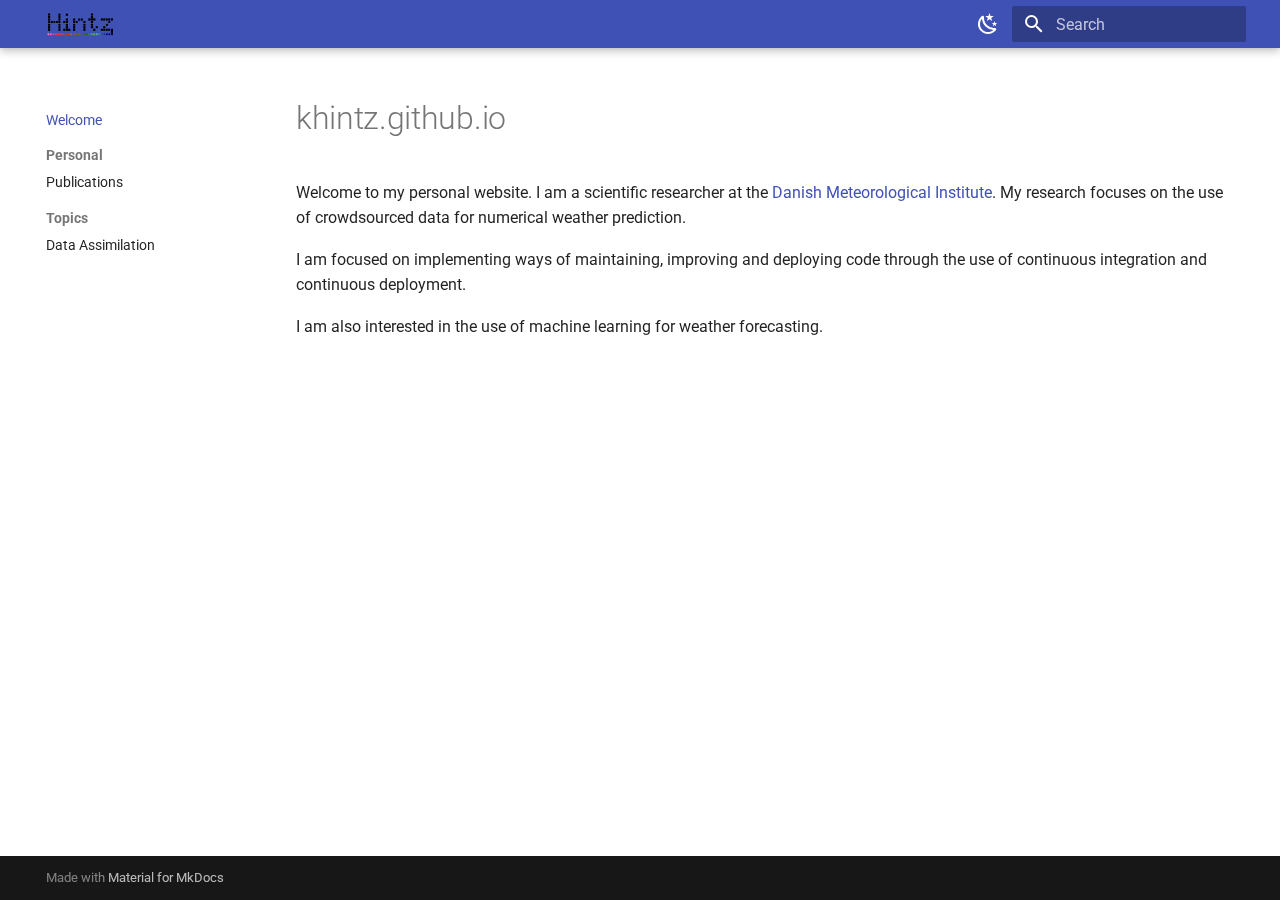
==== commit 851f8222: "Deployed c74a3a3 with MkDocs version: 1.6.0" ====
--- a/index.html
+++ b/index.html
@@ -12,20 +12,22 @@
       
       
       
+        <link rel="next" href="personal/publications/">
+      
       
       <link rel="icon" href="images/favicon.png">
-      <meta name="generator" content="mkdocs-1.5.3, mkdocs-material-9.4.0">
-    
-    
-      
-        <title>KHintz Website</title>
-      
-    
-    
-      <link rel="stylesheet" href="assets/stylesheets/main.9f615399.min.css">
-      
-        
-        <link rel="stylesheet" href="assets/stylesheets/palette.649f08f9.min.css">
+      <meta name="generator" content="mkdocs-1.6.0, mkdocs-material-9.5.28">
+    
+    
+      
+        <title></title>
+      
+    
+    
+      <link rel="stylesheet" href="assets/stylesheets/main.6543a935.min.css">
+      
+        
+        <link rel="stylesheet" href="assets/stylesheets/palette.06af60db.min.css">
       
       
   
@@ -73,15 +75,17 @@
     
     <body dir="ltr" data-md-color-scheme="slate" data-md-color-primary="custom" data-md-color-accent="indigo">
   
-    
-    
-      <script>var palette=__md_get("__palette");if(palette&&"object"==typeof palette.color)for(var key of Object.keys(palette.color))document.body.setAttribute("data-md-color-"+key,palette.color[key])</script>
     
     <input class="md-toggle" data-md-toggle="drawer" type="checkbox" id="__drawer" autocomplete="off">
     <input class="md-toggle" data-md-toggle="search" type="checkbox" id="__search" autocomplete="off">
     <label class="md-overlay" for="__drawer"></label>
     <div data-md-component="skip">
       
+        
+        <a href="#khintzgithubio" class="md-skip">
+          Skip to content
+        </a>
+      
     </div>
     <div data-md-component="announce">
       
@@ -94,7 +98,7 @@
 
 <header class="md-header md-header--shadow" data-md-component="header">
   <nav class="md-header__inner md-grid" aria-label="Header">
-    <a href="." title="KHintz Website" class="md-header__button md-logo" aria-label="KHintz Website" data-md-component="logo">
+    <a href="." title="" class="md-header__button md-logo" aria-label="" data-md-component="logo">
       
   <img src="assets/logo.png" alt="logo">
 
@@ -107,7 +111,7 @@
       <div class="md-header__ellipsis">
         <div class="md-header__topic">
           <span class="md-ellipsis">
-            KHintz Website
+            
           </span>
         </div>
         <div class="md-header__topic" data-md-component="header-topic">
@@ -126,9 +130,9 @@
     
     
     
-    <input class="md-option" data-md-color-media="(prefers-color-scheme: dark)" data-md-color-scheme="slate" data-md-color-primary="custom" data-md-color-accent="indigo"  aria-label="Switch to light mode"  type="radio" name="__palette" id="__palette_1">
-    
-      <label class="md-header__button md-icon" title="Switch to light mode" for="__palette_2" hidden>
+    <input class="md-option" data-md-color-media="(prefers-color-scheme: dark)" data-md-color-scheme="slate" data-md-color-primary="custom" data-md-color-accent="indigo"  aria-label="Switch to light mode"  type="radio" name="__palette" id="__palette_0">
+    
+      <label class="md-header__button md-icon" title="Switch to light mode" for="__palette_1" hidden>
         <svg xmlns="http://www.w3.org/2000/svg" viewBox="0 0 24 24"><path d="M12 7a5 5 0 0 1 5 5 5 5 0 0 1-5 5 5 5 0 0 1-5-5 5 5 0 0 1 5-5m0 2a3 3 0 0 0-3 3 3 3 0 0 0 3 3 3 3 0 0 0 3-3 3 3 0 0 0-3-3m0-7 2.39 3.42C13.65 5.15 12.84 5 12 5c-.84 0-1.65.15-2.39.42L12 2M3.34 7l4.16-.35A7.2 7.2 0 0 0 5.94 8.5c-.44.74-.69 1.5-.83 2.29L3.34 7m.02 10 1.76-3.77a7.131 7.131 0 0 0 2.38 4.14L3.36 17M20.65 7l-1.77 3.79a7.023 7.023 0 0 0-2.38-4.15l4.15.36m-.01 10-4.14.36c.59-.51 1.12-1.14 1.54-1.86.42-.73.69-1.5.83-2.29L20.64 17M12 22l-2.41-3.44c.74.27 1.55.44 2.41.44.82 0 1.63-.17 2.37-.44L12 22Z"/></svg>
       </label>
     
@@ -136,15 +140,18 @@
     
     
     
-    <input class="md-option" data-md-color-media="(prefers-color-scheme: light)" data-md-color-scheme="default" data-md-color-primary="indigo" data-md-color-accent="indigo"  aria-label="Switch to dark mode"  type="radio" name="__palette" id="__palette_2">
-    
-      <label class="md-header__button md-icon" title="Switch to dark mode" for="__palette_1" hidden>
+    <input class="md-option" data-md-color-media="(prefers-color-scheme: light)" data-md-color-scheme="default" data-md-color-primary="indigo" data-md-color-accent="indigo"  aria-label="Switch to dark mode"  type="radio" name="__palette" id="__palette_1">
+    
+      <label class="md-header__button md-icon" title="Switch to dark mode" for="__palette_0" hidden>
         <svg xmlns="http://www.w3.org/2000/svg" viewBox="0 0 24 24"><path d="m17.75 4.09-2.53 1.94.91 3.06-2.63-1.81-2.63 1.81.91-3.06-2.53-1.94L12.44 4l1.06-3 1.06 3 3.19.09m3.5 6.91-1.64 1.25.59 1.98-1.7-1.17-1.7 1.17.59-1.98L15.75 11l2.06-.05L18.5 9l.69 1.95 2.06.05m-2.28 4.95c.83-.08 1.72 1.1 1.19 1.85-.32.45-.66.87-1.08 1.27C15.17 23 8.84 23 4.94 19.07c-3.91-3.9-3.91-10.24 0-14.14.4-.4.82-.76 1.27-1.08.75-.53 1.93.36 1.85 1.19-.27 2.86.69 5.83 2.89 8.02a9.96 9.96 0 0 0 8.02 2.89m-1.64 2.02a12.08 12.08 0 0 1-7.8-3.47c-2.17-2.19-3.33-5-3.49-7.82-2.81 3.14-2.7 7.96.31 10.98 3.02 3.01 7.84 3.12 10.98.31Z"/></svg>
       </label>
     
   
 </form>
       
+    
+    
+      <script>var media,input,key,value,palette=__md_get("__palette");if(palette&&palette.color){"(prefers-color-scheme)"===palette.color.media&&(media=matchMedia("(prefers-color-scheme: light)"),input=document.querySelector(media.matches?"[data-md-color-media='(prefers-color-scheme: light)']":"[data-md-color-media='(prefers-color-scheme: dark)']"),palette.color.media=input.getAttribute("data-md-color-media"),palette.color.scheme=input.getAttribute("data-md-color-scheme"),palette.color.primary=input.getAttribute("data-md-color-primary"),palette.color.accent=input.getAttribute("data-md-color-accent"));for([key,value]of Object.entries(palette.color))document.body.setAttribute("data-md-color-"+key,value)}</script>
     
     
     
@@ -173,7 +180,7 @@
       
     </form>
     <div class="md-search__output">
-      <div class="md-search__scrollwrap" data-md-scrollfix>
+      <div class="md-search__scrollwrap" tabindex="0" data-md-scrollfix>
         <div class="md-search-result" data-md-component="search-result">
           <div class="md-search-result__meta">
             Initializing search
@@ -209,14 +216,16 @@
 
 
 
-<nav class="md-nav md-nav--primary" aria-label="Navigation" data-md-level="0">
+  
+
+<nav class="md-nav md-nav--primary md-nav--integrated" aria-label="Navigation" data-md-level="0">
   <label class="md-nav__title" for="__drawer">
-    <a href="." title="KHintz Website" class="md-nav__button md-logo" aria-label="KHintz Website" data-md-component="logo">
+    <a href="." title="" class="md-nav__button md-logo" aria-label="" data-md-component="logo">
       
   <img src="assets/logo.png" alt="logo">
 
     </a>
-    KHintz Website
+    
   </label>
   
   <ul class="md-nav__list" data-md-scrollfix>
@@ -228,10 +237,13 @@
     
   
   
+  
     <li class="md-nav__item md-nav__item--active">
       
       <input class="md-nav__toggle md-toggle" type="checkbox" id="__toc">
       
+      
+        
       
       
       <a href="." class="md-nav__link md-nav__link--active">
@@ -243,6 +255,142 @@
   
 
       </a>
+      
+    </li>
+  
+
+    
+      
+      
+  
+  
+  
+  
+    
+    
+    
+      
+        
+        
+      
+    
+    
+    <li class="md-nav__item md-nav__item--section md-nav__item--nested">
+      
+        
+        
+        <input class="md-nav__toggle md-toggle " type="checkbox" id="__nav_2" >
+        
+          
+          <label class="md-nav__link" for="__nav_2" id="__nav_2_label" tabindex="">
+            
+  
+  <span class="md-ellipsis">
+    Personal
+  </span>
+  
+
+            <span class="md-nav__icon md-icon"></span>
+          </label>
+        
+        <nav class="md-nav" data-md-level="1" aria-labelledby="__nav_2_label" aria-expanded="false">
+          <label class="md-nav__title" for="__nav_2">
+            <span class="md-nav__icon md-icon"></span>
+            Personal
+          </label>
+          <ul class="md-nav__list" data-md-scrollfix>
+            
+              
+                
+  
+  
+  
+  
+    <li class="md-nav__item">
+      <a href="personal/publications/" class="md-nav__link">
+        
+  
+  <span class="md-ellipsis">
+    Publications
+  </span>
+  
+
+      </a>
+    </li>
+  
+
+              
+            
+          </ul>
+        </nav>
+      
+    </li>
+  
+
+    
+      
+      
+  
+  
+  
+  
+    
+    
+    
+      
+        
+        
+      
+    
+    
+    <li class="md-nav__item md-nav__item--section md-nav__item--nested">
+      
+        
+        
+        <input class="md-nav__toggle md-toggle " type="checkbox" id="__nav_3" >
+        
+          
+          <label class="md-nav__link" for="__nav_3" id="__nav_3_label" tabindex="">
+            
+  
+  <span class="md-ellipsis">
+    Topics
+  </span>
+  
+
+            <span class="md-nav__icon md-icon"></span>
+          </label>
+        
+        <nav class="md-nav" data-md-level="1" aria-labelledby="__nav_3_label" aria-expanded="false">
+          <label class="md-nav__title" for="__nav_3">
+            <span class="md-nav__icon md-icon"></span>
+            Topics
+          </label>
+          <ul class="md-nav__list" data-md-scrollfix>
+            
+              
+                
+  
+  
+  
+  
+    <li class="md-nav__item">
+      <a href="topics/dataassimilation/" class="md-nav__link">
+        
+  
+  <span class="md-ellipsis">
+    Data Assimilation
+  </span>
+  
+
+      </a>
+    </li>
+  
+
+              
+            
+          </ul>
+        </nav>
       
     </li>
   
@@ -255,22 +403,6 @@
               </div>
             
             
-              
-              <div class="md-sidebar md-sidebar--secondary" data-md-component="sidebar" data-md-type="toc" >
-                <div class="md-sidebar__scrollwrap">
-                  <div class="md-sidebar__inner">
-                    
-
-<nav class="md-nav md-nav--secondary" aria-label="Table of contents">
-  
-  
-  
-  
-</nav>
-                  </div>
-                </div>
-              </div>
-            
           
           
             <div class="md-content" data-md-component="content">
@@ -279,9 +411,17 @@
                   
 
 
-  <h1>Welcome</h1>
-
-<p>Welcome</p>
+<h1 id="khintzgithubio">khintz.github.io<a class="headerlink" href="#khintzgithubio" title="Permanent link">&para;</a></h1>
+<p>Welcome to my personal website. I am a scientific researcher at the <a href="https://www.dmi.dk/">Danish Meteorological Institute</a>. My research focuses on the use of crowdsourced data for numerical weather prediction.</p>
+<p>I am focused on implementing ways of maintaining, improving and deploying code through the use of continuous integration and continuous deployment.</p>
+<p>I am also interested in the use of machine learning for weather forecasting.</p>
+
+
+
+
+
+
+
 
 
 
@@ -292,7 +432,14 @@
             </div>
           
           
+<script>var target=document.getElementById(location.hash.slice(1));target&&target.name&&(target.checked=target.name.startsWith("__tabbed_"))</script>
         </div>
+        
+          <button type="button" class="md-top md-icon" data-md-component="top" hidden>
+  
+  <svg xmlns="http://www.w3.org/2000/svg" viewBox="0 0 24 24"><path d="M13 20h-2V8l-5.5 5.5-1.42-1.42L12 4.16l7.92 7.92-1.42 1.42L13 8v12Z"/></svg>
+  Back to top
+</button>
         
       </main>
       
@@ -319,14 +466,23 @@
       <div class="md-dialog__inner md-typeset"></div>
     </div>
     
-    <script id="__config" type="application/json">{"base": ".", "features": ["header.autohide", "navigation.instant", "navigation.sections", "navigation.tracking", "toc.follow"], "search": "assets/javascripts/workers/search.a264c092.min.js", "translations": {"clipboard.copied": "Copied to clipboard", "clipboard.copy": "Copy to clipboard", "search.result.more.one": "1 more on this page", "search.result.more.other": "# more on this page", "search.result.none": "No matching documents", "search.result.one": "1 matching document", "search.result.other": "# matching documents", "search.result.placeholder": "Type to start searching", "search.result.term.missing": "Missing", "select.version": "Select version"}}</script>
-    
-    
-      <script src="assets/javascripts/bundle.4e0fa4ba.min.js"></script>
+      <div class="md-progress" data-md-component="progress" role="progressbar"></div>
+    
+    
+    <script id="__config" type="application/json">{"base": ".", "features": ["header.autohide", "navigation.instant", "navigation.instant.progress", "navigation.sections", "navigation.tracking", "navigation.path", "navigation.top", "toc.follow", "toc.integrate", "content.code.copy"], "search": "assets/javascripts/workers/search.b8dbb3d2.min.js", "translations": {"clipboard.copied": "Copied to clipboard", "clipboard.copy": "Copy to clipboard", "search.result.more.one": "1 more on this page", "search.result.more.other": "# more on this page", "search.result.none": "No matching documents", "search.result.one": "1 matching document", "search.result.other": "# matching documents", "search.result.placeholder": "Type to start searching", "search.result.term.missing": "Missing", "select.version": "Select version"}}</script>
+    
+    
+      <script src="assets/javascripts/bundle.fe8b6f2b.min.js"></script>
       
         <script src="javascripts/tablesort.min.js"></script>
       
         <script src="javascripts/tablesort.js"></script>
+      
+        <script src="javascripts/mathjax.js"></script>
+      
+        <script src="javascripts/tex-mml-chtml.js"></script>
+      
+        <script src="javascripts/polyfill.min.js"></script>
       
     
   </body>
--- a/assets/stylesheets/main.6543a935.min.css
+++ b/assets/stylesheets/main.6543a935.min.css
@@ -0,0 +1 @@
+@charset "UTF-8";html{-webkit-text-size-adjust:none;-moz-text-size-adjust:none;text-size-adjust:none;box-sizing:border-box}*,:after,:before{box-sizing:inherit}@media (prefers-reduced-motion){*,:after,:before{transition:none!important}}body{margin:0}a,button,input,label{-webkit-tap-highlight-color:transparent}a{color:inherit;text-decoration:none}hr{border:0;box-sizing:initial;display:block;height:.05rem;overflow:visible;padding:0}small{font-size:80%}sub,sup{line-height:1em}img{border-style:none}table{border-collapse:initial;border-spacing:0}td,th{font-weight:400;vertical-align:top}button{background:#0000;border:0;font-family:inherit;font-size:inherit;margin:0;padding:0}input{border:0;outline:none}:root{--md-primary-fg-color:#4051b5;--md-primary-fg-color--light:#5d6cc0;--md-primary-fg-color--dark:#303fa1;--md-primary-bg-color:#fff;--md-primary-bg-color--light:#ffffffb3;--md-accent-fg-color:#526cfe;--md-accent-fg-color--transparent:#526cfe1a;--md-accent-bg-color:#fff;--md-accent-bg-color--light:#ffffffb3}[data-md-color-scheme=default]{color-scheme:light}[data-md-color-scheme=default] img[src$="#gh-dark-mode-only"],[data-md-color-scheme=default] img[src$="#only-dark"]{display:none}:root,[data-md-color-scheme=default]{--md-hue:225deg;--md-default-fg-color:#000000de;--md-default-fg-color--light:#0000008a;--md-default-fg-color--lighter:#00000052;--md-default-fg-color--lightest:#00000012;--md-default-bg-color:#fff;--md-default-bg-color--light:#ffffffb3;--md-default-bg-color--lighter:#ffffff4d;--md-default-bg-color--lightest:#ffffff1f;--md-code-fg-color:#36464e;--md-code-bg-color:#f5f5f5;--md-code-hl-color:#4287ff;--md-code-hl-color--light:#4287ff1a;--md-code-hl-number-color:#d52a2a;--md-code-hl-special-color:#db1457;--md-code-hl-function-color:#a846b9;--md-code-hl-constant-color:#6e59d9;--md-code-hl-keyword-color:#3f6ec6;--md-code-hl-string-color:#1c7d4d;--md-code-hl-name-color:var(--md-code-fg-color);--md-code-hl-operator-color:var(--md-default-fg-color--light);--md-code-hl-punctuation-color:var(--md-default-fg-color--light);--md-code-hl-comment-color:var(--md-default-fg-color--light);--md-code-hl-generic-color:var(--md-default-fg-color--light);--md-code-hl-variable-color:var(--md-default-fg-color--light);--md-typeset-color:var(--md-default-fg-color);--md-typeset-a-color:var(--md-primary-fg-color);--md-typeset-del-color:#f5503d26;--md-typeset-ins-color:#0bd57026;--md-typeset-kbd-color:#fafafa;--md-typeset-kbd-accent-color:#fff;--md-typeset-kbd-border-color:#b8b8b8;--md-typeset-mark-color:#ffff0080;--md-typeset-table-color:#0000001f;--md-typeset-table-color--light:rgba(0,0,0,.035);--md-admonition-fg-color:var(--md-default-fg-color);--md-admonition-bg-color:var(--md-default-bg-color);--md-warning-fg-color:#000000de;--md-warning-bg-color:#ff9;--md-footer-fg-color:#fff;--md-footer-fg-color--light:#ffffffb3;--md-footer-fg-color--lighter:#ffffff73;--md-footer-bg-color:#000000de;--md-footer-bg-color--dark:#00000052;--md-shadow-z1:0 0.2rem 0.5rem #0000000d,0 0 0.05rem #0000001a;--md-shadow-z2:0 0.2rem 0.5rem #0000001a,0 0 0.05rem #00000040;--md-shadow-z3:0 0.2rem 0.5rem #0003,0 0 0.05rem #00000059}.md-icon svg{fill:currentcolor;display:block;height:1.2rem;width:1.2rem}body{-webkit-font-smoothing:antialiased;-moz-osx-font-smoothing:grayscale;--md-text-font-family:var(--md-text-font,_),-apple-system,BlinkMacSystemFont,Helvetica,Arial,sans-serif;--md-code-font-family:var(--md-code-font,_),SFMono-Regular,Consolas,Menlo,monospace}aside,body,input{font-feature-settings:"kern","liga";color:var(--md-typeset-color);font-family:var(--md-text-font-family)}code,kbd,pre{font-feature-settings:"kern";font-family:var(--md-code-font-family)}:root{--md-typeset-table-sort-icon:url('data:image/svg+xml;charset=utf-8,<svg xmlns="http://www.w3.org/2000/svg" viewBox="0 0 24 24"><path d="m18 21-4-4h3V7h-3l4-4 4 4h-3v10h3M2 19v-2h10v2M2 13v-2h7v2M2 7V5h4v2H2Z"/></svg>');--md-typeset-table-sort-icon--asc:url('data:image/svg+xml;charset=utf-8,<svg xmlns="http://www.w3.org/2000/svg" viewBox="0 0 24 24"><path d="M19 17h3l-4 4-4-4h3V3h2M2 17h10v2H2M6 5v2H2V5m0 6h7v2H2v-2Z"/></svg>');--md-typeset-table-sort-icon--desc:url('data:image/svg+xml;charset=utf-8,<svg xmlns="http://www.w3.org/2000/svg" viewBox="0 0 24 24"><path d="M19 7h3l-4-4-4 4h3v14h2M2 17h10v2H2M6 5v2H2V5m0 6h7v2H2v-2Z"/></svg>')}.md-typeset{-webkit-print-color-adjust:exact;color-adjust:exact;font-size:.8rem;line-height:1.6}@media print{.md-typeset{font-size:.68rem}}.md-typeset blockquote,.md-typeset dl,.md-typeset figure,.md-typeset ol,.md-typeset pre,.md-typeset ul{margin-bottom:1em;margin-top:1em}.md-typeset h1{color:var(--md-default-fg-color--light);font-size:2em;line-height:1.3;margin:0 0 1.25em}.md-typeset h1,.md-typeset h2{font-weight:300;letter-spacing:-.01em}.md-typeset h2{font-size:1.5625em;line-height:1.4;margin:1.6em 0 .64em}.md-typeset h3{font-size:1.25em;font-weight:400;letter-spacing:-.01em;line-height:1.5;margin:1.6em 0 .8em}.md-typeset h2+h3{margin-top:.8em}.md-typeset h4{font-weight:700;letter-spacing:-.01em;margin:1em 0}.md-typeset h5,.md-typeset h6{color:var(--md-default-fg-color--light);font-size:.8em;font-weight:700;letter-spacing:-.01em;margin:1.25em 0}.md-typeset h5{text-transform:uppercase}.md-typeset hr{border-bottom:.05rem solid var(--md-default-fg-color--lightest);display:flow-root;margin:1.5em 0}.md-typeset a{color:var(--md-typeset-a-color);word-break:break-word}.md-typeset a,.md-typeset a:before{transition:color 125ms}.md-typeset a:focus,.md-typeset a:hover{color:var(--md-accent-fg-color)}.md-typeset a:focus code,.md-typeset a:hover code{background-color:var(--md-accent-fg-color--transparent)}.md-typeset a code{color:currentcolor;transition:background-color 125ms}.md-typeset a.focus-visible{outline-color:var(--md-accent-fg-color);outline-offset:.2rem}.md-typeset code,.md-typeset kbd,.md-typeset pre{color:var(--md-code-fg-color);direction:ltr;font-variant-ligatures:none}@media print{.md-typeset code,.md-typeset kbd,.md-typeset pre{white-space:pre-wrap}}.md-typeset code{background-color:var(--md-code-bg-color);border-radius:.1rem;-webkit-box-decoration-break:clone;box-decoration-break:clone;font-size:.85em;padding:0 .2941176471em;word-break:break-word}.md-typeset code:not(.focus-visible){-webkit-tap-highlight-color:transparent;outline:none}.md-typeset pre{display:flow-root;line-height:1.4;position:relative}.md-typeset pre>code{-webkit-box-decoration-break:slice;box-decoration-break:slice;box-shadow:none;display:block;margin:0;outline-color:var(--md-accent-fg-color);overflow:auto;padding:.7720588235em 1.1764705882em;scrollbar-color:var(--md-default-fg-color--lighter) #0000;scrollbar-width:thin;touch-action:auto;word-break:normal}.md-typeset pre>code:hover{scrollbar-color:var(--md-accent-fg-color) #0000}.md-typeset pre>code::-webkit-scrollbar{height:.2rem;width:.2rem}.md-typeset pre>code::-webkit-scrollbar-thumb{background-color:var(--md-default-fg-color--lighter)}.md-typeset pre>code::-webkit-scrollbar-thumb:hover{background-color:var(--md-accent-fg-color)}.md-typeset kbd{background-color:var(--md-typeset-kbd-color);border-radius:.1rem;box-shadow:0 .1rem 0 .05rem var(--md-typeset-kbd-border-color),0 .1rem 0 var(--md-typeset-kbd-border-color),0 -.1rem .2rem var(--md-typeset-kbd-accent-color) inset;color:var(--md-default-fg-color);display:inline-block;font-size:.75em;padding:0 .6666666667em;vertical-align:text-top;word-break:break-word}.md-typeset mark{background-color:var(--md-typeset-mark-color);-webkit-box-decoration-break:clone;box-decoration-break:clone;color:inherit;word-break:break-word}.md-typeset abbr{border-bottom:.05rem dotted var(--md-default-fg-color--light);cursor:help;text-decoration:none}.md-typeset small{opacity:.75}[dir=ltr] .md-typeset sub,[dir=ltr] .md-typeset sup{margin-left:.078125em}[dir=rtl] .md-typeset sub,[dir=rtl] .md-typeset sup{margin-right:.078125em}[dir=ltr] .md-typeset blockquote{padding-left:.6rem}[dir=rtl] .md-typeset blockquote{padding-right:.6rem}[dir=ltr] .md-typeset blockquote{border-left:.2rem solid var(--md-default-fg-color--lighter)}[dir=rtl] .md-typeset blockquote{border-right:.2rem solid var(--md-default-fg-color--lighter)}.md-typeset blockquote{color:var(--md-default-fg-color--light);margin-left:0;margin-right:0}.md-typeset ul{list-style-type:disc}[dir=ltr] .md-typeset ol,[dir=ltr] .md-typeset ul{margin-left:.625em}[dir=rtl] .md-typeset ol,[dir=rtl] .md-typeset ul{margin-right:.625em}.md-typeset ol,.md-typeset ul{padding:0}.md-typeset ol:not([hidden]),.md-typeset ul:not([hidden]){display:flow-root}.md-typeset ol ol,.md-typeset ul ol{list-style-type:lower-alpha}.md-typeset ol ol ol,.md-typeset ul ol ol{list-style-type:lower-roman}[dir=ltr] .md-typeset ol li,[dir=ltr] .md-typeset ul li{margin-left:1.25em}[dir=rtl] .md-typeset ol li,[dir=rtl] .md-typeset ul li{margin-right:1.25em}.md-typeset ol li,.md-typeset ul li{margin-bottom:.5em}.md-typeset ol li blockquote,.md-typeset ol li p,.md-typeset ul li blockquote,.md-typeset ul li p{margin:.5em 0}.md-typeset ol li:last-child,.md-typeset ul li:last-child{margin-bottom:0}[dir=ltr] .md-typeset ol li ol,[dir=ltr] .md-typeset ol li ul,[dir=ltr] .md-typeset ul li ol,[dir=ltr] .md-typeset ul li ul{margin-left:.625em}[dir=rtl] .md-typeset ol li ol,[dir=rtl] .md-typeset ol li ul,[dir=rtl] .md-typeset ul li ol,[dir=rtl] .md-typeset ul li ul{margin-right:.625em}.md-typeset ol li ol,.md-typeset ol li ul,.md-typeset ul li ol,.md-typeset ul li ul{margin-bottom:.5em;margin-top:.5em}[dir=ltr] .md-typeset dd{margin-left:1.875em}[dir=rtl] .md-typeset dd{margin-right:1.875em}.md-typeset dd{margin-bottom:1.5em;margin-top:1em}.md-typeset img,.md-typeset svg,.md-typeset video{height:auto;max-width:100%}.md-typeset img[align=left]{margin:1em 1em 1em 0}.md-typeset img[align=right]{margin:1em 0 1em 1em}.md-typeset img[align]:only-child{margin-top:0}.md-typeset figure{display:flow-root;margin:1em auto;max-width:100%;text-align:center;width:-moz-fit-content;width:fit-content}.md-typeset figure img{display:block;margin:0 auto}.md-typeset figcaption{font-style:italic;margin:1em auto;max-width:24rem}.md-typeset iframe{max-width:100%}.md-typeset table:not([class]){background-color:var(--md-default-bg-color);border:.05rem solid var(--md-typeset-table-color);border-radius:.1rem;display:inline-block;font-size:.64rem;max-width:100%;overflow:auto;touch-action:auto}@media print{.md-typeset table:not([class]){display:table}}.md-typeset table:not([class])+*{margin-top:1.5em}.md-typeset table:not([class]) td>:first-child,.md-typeset table:not([class]) th>:first-child{margin-top:0}.md-typeset table:not([class]) td>:last-child,.md-typeset table:not([class]) th>:last-child{margin-bottom:0}.md-typeset table:not([class]) td:not([align]),.md-typeset table:not([class]) th:not([align]){text-align:left}[dir=rtl] .md-typeset table:not([class]) td:not([align]),[dir=rtl] .md-typeset table:not([class]) th:not([align]){text-align:right}.md-typeset table:not([class]) th{font-weight:700;min-width:5rem;padding:.9375em 1.25em;vertical-align:top}.md-typeset table:not([class]) td{border-top:.05rem solid var(--md-typeset-table-color);padding:.9375em 1.25em;vertical-align:top}.md-typeset table:not([class]) tbody tr{transition:background-color 125ms}.md-typeset table:not([class]) tbody tr:hover{background-color:var(--md-typeset-table-color--light);box-shadow:0 .05rem 0 var(--md-default-bg-color) inset}.md-typeset table:not([class]) a{word-break:normal}.md-typeset table th[role=columnheader]{cursor:pointer}[dir=ltr] .md-typeset table th[role=columnheader]:after{margin-left:.5em}[dir=rtl] .md-typeset table th[role=columnheader]:after{margin-right:.5em}.md-typeset table th[role=columnheader]:after{content:"";display:inline-block;height:1.2em;-webkit-mask-image:var(--md-typeset-table-sort-icon);mask-image:var(--md-typeset-table-sort-icon);-webkit-mask-repeat:no-repeat;mask-repeat:no-repeat;-webkit-mask-size:contain;mask-size:contain;transition:background-color 125ms;vertical-align:text-bottom;width:1.2em}.md-typeset table th[role=columnheader]:hover:after{background-color:var(--md-default-fg-color--lighter)}.md-typeset table th[role=columnheader][aria-sort=ascending]:after{background-color:var(--md-default-fg-color--light);-webkit-mask-image:var(--md-typeset-table-sort-icon--asc);mask-image:var(--md-typeset-table-sort-icon--asc)}.md-typeset table th[role=columnheader][aria-sort=descending]:after{background-color:var(--md-default-fg-color--light);-webkit-mask-image:var(--md-typeset-table-sort-icon--desc);mask-image:var(--md-typeset-table-sort-icon--desc)}.md-typeset__scrollwrap{margin:1em -.8rem;overflow-x:auto;touch-action:auto}.md-typeset__table{display:inline-block;margin-bottom:.5em;padding:0 .8rem}@media print{.md-typeset__table{display:block}}html .md-typeset__table table{display:table;margin:0;overflow:hidden;width:100%}@media screen and (max-width:44.984375em){.md-content__inner>pre{margin:1em -.8rem}.md-content__inner>pre code{border-radius:0}}.md-typeset .md-author{border-radius:100%;display:block;flex-shrink:0;height:1.6rem;overflow:hidden;position:relative;transition:color 125ms,transform 125ms;width:1.6rem}.md-typeset .md-author img{display:block}.md-typeset .md-author--more{background:var(--md-default-fg-color--lightest);color:var(--md-default-fg-color--lighter);font-size:.6rem;font-weight:700;line-height:1.6rem;text-align:center}.md-typeset .md-author--long{height:2.4rem;width:2.4rem}.md-typeset a.md-author{transform:scale(1)}.md-typeset a.md-author img{border-radius:100%;filter:grayscale(100%) opacity(75%);transition:filter 125ms}.md-typeset a.md-author:focus,.md-typeset a.md-author:hover{transform:scale(1.1);z-index:1}.md-typeset a.md-author:focus img,.md-typeset a.md-author:hover img{filter:grayscale(0)}.md-banner{background-color:var(--md-footer-bg-color);color:var(--md-footer-fg-color);overflow:auto}@media print{.md-banner{display:none}}.md-banner--warning{background-color:var(--md-warning-bg-color);color:var(--md-warning-fg-color)}.md-banner__inner{font-size:.7rem;margin:.6rem auto;padding:0 .8rem}[dir=ltr] .md-banner__button{float:right}[dir=rtl] .md-banner__button{float:left}.md-banner__button{color:inherit;cursor:pointer;transition:opacity .25s}.no-js .md-banner__button{display:none}.md-banner__button:hover{opacity:.7}html{font-size:125%;height:100%;overflow-x:hidden}@media screen and (min-width:100em){html{font-size:137.5%}}@media screen and (min-width:125em){html{font-size:150%}}body{background-color:var(--md-default-bg-color);display:flex;flex-direction:column;font-size:.5rem;min-height:100%;position:relative;width:100%}@media print{body{display:block}}@media screen and (max-width:59.984375em){body[data-md-scrolllock]{position:fixed}}.md-grid{margin-left:auto;margin-right:auto;max-width:61rem}.md-container{display:flex;flex-direction:column;flex-grow:1}@media print{.md-container{display:block}}.md-main{flex-grow:1}.md-main__inner{display:flex;height:100%;margin-top:1.5rem}.md-ellipsis{overflow:hidden;text-overflow:ellipsis}.md-toggle{display:none}.md-option{height:0;opacity:0;position:absolute;width:0}.md-option:checked+label:not([hidden]){display:block}.md-option.focus-visible+label{outline-color:var(--md-accent-fg-color);outline-style:auto}.md-skip{background-color:var(--md-default-fg-color);border-radius:.1rem;color:var(--md-default-bg-color);font-size:.64rem;margin:.5rem;opacity:0;outline-color:var(--md-accent-fg-color);padding:.3rem .5rem;position:fixed;transform:translateY(.4rem);z-index:-1}.md-skip:focus{opacity:1;transform:translateY(0);transition:transform .25s cubic-bezier(.4,0,.2,1),opacity 175ms 75ms;z-index:10}@page{margin:25mm}:root{--md-clipboard-icon:url('data:image/svg+xml;charset=utf-8,<svg xmlns="http://www.w3.org/2000/svg" viewBox="0 0 24 24"><path d="M19 21H8V7h11m0-2H8a2 2 0 0 0-2 2v14a2 2 0 0 0 2 2h11a2 2 0 0 0 2-2V7a2 2 0 0 0-2-2m-3-4H4a2 2 0 0 0-2 2v14h2V3h12V1Z"/></svg>')}.md-clipboard{border-radius:.1rem;color:var(--md-default-fg-color--lightest);cursor:pointer;height:1.5em;outline-color:var(--md-accent-fg-color);outline-offset:.1rem;position:absolute;right:.5em;top:.5em;transition:color .25s;width:1.5em;z-index:1}@media print{.md-clipboard{display:none}}.md-clipboard:not(.focus-visible){-webkit-tap-highlight-color:transparent;outline:none}:hover>.md-clipboard{color:var(--md-default-fg-color--light)}.md-clipboard:focus,.md-clipboard:hover{color:var(--md-accent-fg-color)}.md-clipboard:after{background-color:currentcolor;content:"";display:block;height:1.125em;margin:0 auto;-webkit-mask-image:var(--md-clipboard-icon);mask-image:var(--md-clipboard-icon);-webkit-mask-position:center;mask-position:center;-webkit-mask-repeat:no-repeat;mask-repeat:no-repeat;-webkit-mask-size:contain;mask-size:contain;width:1.125em}.md-clipboard--inline{cursor:pointer}.md-clipboard--inline code{transition:color .25s,background-color .25s}.md-clipboard--inline:focus code,.md-clipboard--inline:hover code{background-color:var(--md-accent-fg-color--transparent);color:var(--md-accent-fg-color)}.md-typeset .md-code__content{display:grid}@keyframes consent{0%{opacity:0;transform:translateY(100%)}to{opacity:1;transform:translateY(0)}}@keyframes overlay{0%{opacity:0}to{opacity:1}}.md-consent__overlay{animation:overlay .25s both;-webkit-backdrop-filter:blur(.1rem);backdrop-filter:blur(.1rem);background-color:#0000008a;height:100%;opacity:1;position:fixed;top:0;width:100%;z-index:5}.md-consent__inner{animation:consent .5s cubic-bezier(.1,.7,.1,1) both;background-color:var(--md-default-bg-color);border:0;border-radius:.1rem;bottom:0;box-shadow:0 0 .2rem #0000001a,0 .2rem .4rem #0003;max-height:100%;overflow:auto;padding:0;position:fixed;width:100%;z-index:5}.md-consent__form{padding:.8rem}.md-consent__settings{display:none;margin:1em 0}input:checked+.md-consent__settings{display:block}.md-consent__controls{margin-bottom:.8rem}.md-typeset .md-consent__controls .md-button{display:inline}@media screen and (max-width:44.984375em){.md-typeset .md-consent__controls .md-button{display:block;margin-top:.4rem;text-align:center;width:100%}}.md-consent label{cursor:pointer}.md-content{flex-grow:1;min-width:0}.md-content__inner{margin:0 .8rem 1.2rem;padding-top:.6rem}@media screen and (min-width:76.25em){[dir=ltr] .md-sidebar--primary:not([hidden])~.md-content>.md-content__inner{margin-left:1.2rem}[dir=ltr] .md-sidebar--secondary:not([hidden])~.md-content>.md-content__inner,[dir=rtl] .md-sidebar--primary:not([hidden])~.md-content>.md-content__inner{margin-right:1.2rem}[dir=rtl] .md-sidebar--secondary:not([hidden])~.md-content>.md-content__inner{margin-left:1.2rem}}.md-content__inner:before{content:"";display:block;height:.4rem}.md-content__inner>:last-child{margin-bottom:0}[dir=ltr] .md-content__button{float:right}[dir=rtl] .md-content__button{float:left}[dir=ltr] .md-content__button{margin-left:.4rem}[dir=rtl] .md-content__button{margin-right:.4rem}.md-content__button{margin:.4rem 0;padding:0}@media print{.md-content__button{display:none}}.md-typeset .md-content__button{color:var(--md-default-fg-color--lighter)}.md-content__button svg{display:inline;vertical-align:top}[dir=rtl] .md-content__button svg{transform:scaleX(-1)}[dir=ltr] .md-dialog{right:.8rem}[dir=rtl] .md-dialog{left:.8rem}.md-dialog{background-color:var(--md-default-fg-color);border-radius:.1rem;bottom:.8rem;box-shadow:var(--md-shadow-z3);min-width:11.1rem;opacity:0;padding:.4rem .6rem;pointer-events:none;position:fixed;transform:translateY(100%);transition:transform 0ms .4s,opacity .4s;z-index:4}@media print{.md-dialog{display:none}}.md-dialog--active{opacity:1;pointer-events:auto;transform:translateY(0);transition:transform .4s cubic-bezier(.075,.85,.175,1),opacity .4s}.md-dialog__inner{color:var(--md-default-bg-color);font-size:.7rem}.md-feedback{margin:2em 0 1em;text-align:center}.md-feedback fieldset{border:none;margin:0;padding:0}.md-feedback__title{font-weight:700;margin:1em auto}.md-feedback__inner{position:relative}.md-feedback__list{display:flex;flex-wrap:wrap;place-content:baseline center;position:relative}.md-feedback__list:hover .md-icon:not(:disabled){color:var(--md-default-fg-color--lighter)}:disabled .md-feedback__list{min-height:1.8rem}.md-feedback__icon{color:var(--md-default-fg-color--light);cursor:pointer;flex-shrink:0;margin:0 .1rem;transition:color 125ms}.md-feedback__icon:not(:disabled).md-icon:hover{color:var(--md-accent-fg-color)}.md-feedback__icon:disabled{color:var(--md-default-fg-color--lightest);pointer-events:none}.md-feedback__note{opacity:0;position:relative;transform:translateY(.4rem);transition:transform .4s cubic-bezier(.1,.7,.1,1),opacity .15s}.md-feedback__note>*{margin:0 auto;max-width:16rem}:disabled .md-feedback__note{opacity:1;transform:translateY(0)}.md-footer{background-color:var(--md-footer-bg-color);color:var(--md-footer-fg-color)}@media print{.md-footer{display:none}}.md-footer__inner{justify-content:space-between;overflow:auto;padding:.2rem}.md-footer__inner:not([hidden]){display:flex}.md-footer__link{align-items:end;display:flex;flex-grow:0.01;margin-bottom:.4rem;margin-top:1rem;max-width:100%;outline-color:var(--md-accent-fg-color);overflow:hidden;transition:opacity .25s}.md-footer__link:focus,.md-footer__link:hover{opacity:.7}[dir=rtl] .md-footer__link svg{transform:scaleX(-1)}@media screen and (max-width:44.984375em){.md-footer__link--prev{flex-shrink:0}.md-footer__link--prev .md-footer__title{display:none}}[dir=ltr] .md-footer__link--next{margin-left:auto}[dir=rtl] .md-footer__link--next{margin-right:auto}.md-footer__link--next{text-align:right}[dir=rtl] .md-footer__link--next{text-align:left}.md-footer__title{flex-grow:1;font-size:.9rem;margin-bottom:.7rem;max-width:calc(100% - 2.4rem);padding:0 1rem;white-space:nowrap}.md-footer__button{margin:.2rem;padding:.4rem}.md-footer__direction{font-size:.64rem;opacity:.7}.md-footer-meta{background-color:var(--md-footer-bg-color--dark)}.md-footer-meta__inner{display:flex;flex-wrap:wrap;justify-content:space-between;padding:.2rem}html .md-footer-meta.md-typeset a{color:var(--md-footer-fg-color--light)}html .md-footer-meta.md-typeset a:focus,html .md-footer-meta.md-typeset a:hover{color:var(--md-footer-fg-color)}.md-copyright{color:var(--md-footer-fg-color--lighter);font-size:.64rem;margin:auto .6rem;padding:.4rem 0;width:100%}@media screen and (min-width:45em){.md-copyright{width:auto}}.md-copyright__highlight{color:var(--md-footer-fg-color--light)}.md-social{display:inline-flex;gap:.2rem;margin:0 .4rem;padding:.2rem 0 .6rem}@media screen and (min-width:45em){.md-social{padding:.6rem 0}}.md-social__link{display:inline-block;height:1.6rem;text-align:center;width:1.6rem}.md-social__link:before{line-height:1.9}.md-social__link svg{fill:currentcolor;max-height:.8rem;vertical-align:-25%}.md-typeset .md-button{border:.1rem solid;border-radius:.1rem;color:var(--md-primary-fg-color);cursor:pointer;display:inline-block;font-weight:700;padding:.625em 2em;transition:color 125ms,background-color 125ms,border-color 125ms}.md-typeset .md-button--primary{background-color:var(--md-primary-fg-color);border-color:var(--md-primary-fg-color);color:var(--md-primary-bg-color)}.md-typeset .md-button:focus,.md-typeset .md-button:hover{background-color:var(--md-accent-fg-color);border-color:var(--md-accent-fg-color);color:var(--md-accent-bg-color)}[dir=ltr] .md-typeset .md-input{border-top-left-radius:.1rem}[dir=ltr] .md-typeset .md-input,[dir=rtl] .md-typeset .md-input{border-top-right-radius:.1rem}[dir=rtl] .md-typeset .md-input{border-top-left-radius:.1rem}.md-typeset .md-input{border-bottom:.1rem solid var(--md-default-fg-color--lighter);box-shadow:var(--md-shadow-z1);font-size:.8rem;height:1.8rem;padding:0 .6rem;transition:border .25s,box-shadow .25s}.md-typeset .md-input:focus,.md-typeset .md-input:hover{border-bottom-color:var(--md-accent-fg-color);box-shadow:var(--md-shadow-z2)}.md-typeset .md-input--stretch{width:100%}.md-header{background-color:var(--md-primary-fg-color);box-shadow:0 0 .2rem #0000,0 .2rem .4rem #0000;color:var(--md-primary-bg-color);display:block;left:0;position:sticky;right:0;top:0;z-index:4}@media print{.md-header{display:none}}.md-header[hidden]{transform:translateY(-100%);transition:transform .25s cubic-bezier(.8,0,.6,1),box-shadow .25s}.md-header--shadow{box-shadow:0 0 .2rem #0000001a,0 .2rem .4rem #0003;transition:transform .25s cubic-bezier(.1,.7,.1,1),box-shadow .25s}.md-header__inner{align-items:center;display:flex;padding:0 .2rem}.md-header__button{color:currentcolor;cursor:pointer;margin:.2rem;outline-color:var(--md-accent-fg-color);padding:.4rem;position:relative;transition:opacity .25s;vertical-align:middle;z-index:1}.md-header__button:hover{opacity:.7}.md-header__button:not([hidden]){display:inline-block}.md-header__button:not(.focus-visible){-webkit-tap-highlight-color:transparent;outline:none}.md-header__button.md-logo{margin:.2rem;padding:.4rem}@media screen and (max-width:76.234375em){.md-header__button.md-logo{display:none}}.md-header__button.md-logo img,.md-header__button.md-logo svg{fill:currentcolor;display:block;height:1.2rem;width:auto}@media screen and (min-width:60em){.md-header__button[for=__search]{display:none}}.no-js .md-header__button[for=__search]{display:none}[dir=rtl] .md-header__button[for=__search] svg{transform:scaleX(-1)}@media screen and (min-width:76.25em){.md-header__button[for=__drawer]{display:none}}.md-header__topic{display:flex;max-width:100%;position:absolute;transition:transform .4s cubic-bezier(.1,.7,.1,1),opacity .15s;white-space:nowrap}.md-header__topic+.md-header__topic{opacity:0;pointer-events:none;transform:translateX(1.25rem);transition:transform .4s cubic-bezier(1,.7,.1,.1),opacity .15s;z-index:-1}[dir=rtl] .md-header__topic+.md-header__topic{transform:translateX(-1.25rem)}.md-header__topic:first-child{font-weight:700}[dir=ltr] .md-header__title{margin-left:1rem;margin-right:.4rem}[dir=rtl] .md-header__title{margin-left:.4rem;margin-right:1rem}.md-header__title{flex-grow:1;font-size:.9rem;height:2.4rem;line-height:2.4rem}.md-header__title--active .md-header__topic{opacity:0;pointer-events:none;transform:translateX(-1.25rem);transition:transform .4s cubic-bezier(1,.7,.1,.1),opacity .15s;z-index:-1}[dir=rtl] .md-header__title--active .md-header__topic{transform:translateX(1.25rem)}.md-header__title--active .md-header__topic+.md-header__topic{opacity:1;pointer-events:auto;transform:translateX(0);transition:transform .4s cubic-bezier(.1,.7,.1,1),opacity .15s;z-index:0}.md-header__title>.md-header__ellipsis{height:100%;position:relative;width:100%}.md-header__option{display:flex;flex-shrink:0;max-width:100%;transition:max-width 0ms .25s,opacity .25s .25s;white-space:nowrap}[data-md-toggle=search]:checked~.md-header .md-header__option{max-width:0;opacity:0;transition:max-width 0ms,opacity 0ms}.md-header__option>input{bottom:0}.md-header__source{display:none}@media screen and (min-width:60em){[dir=ltr] .md-header__source{margin-left:1rem}[dir=rtl] .md-header__source{margin-right:1rem}.md-header__source{display:block;max-width:11.7rem;width:11.7rem}}@media screen and (min-width:76.25em){[dir=ltr] .md-header__source{margin-left:1.4rem}[dir=rtl] .md-header__source{margin-right:1.4rem}}.md-meta{color:var(--md-default-fg-color--light);font-size:.7rem;line-height:1.3}.md-meta__list{display:inline-flex;flex-wrap:wrap;list-style:none;margin:0;padding:0}.md-meta__item:not(:last-child):after{content:"·";margin-left:.2rem;margin-right:.2rem}.md-meta__link{color:var(--md-typeset-a-color)}.md-meta__link:focus,.md-meta__link:hover{color:var(--md-accent-fg-color)}.md-draft{background-color:#ff1744;border-radius:.125em;color:#fff;display:inline-block;font-weight:700;padding-left:.5714285714em;padding-right:.5714285714em}:root{--md-nav-icon--prev:url('data:image/svg+xml;charset=utf-8,<svg xmlns="http://www.w3.org/2000/svg" viewBox="0 0 24 24"><path d="M20 11v2H8l5.5 5.5-1.42 1.42L4.16 12l7.92-7.92L13.5 5.5 8 11h12Z"/></svg>');--md-nav-icon--next:url('data:image/svg+xml;charset=utf-8,<svg xmlns="http://www.w3.org/2000/svg" viewBox="0 0 24 24"><path d="M8.59 16.58 13.17 12 8.59 7.41 10 6l6 6-6 6-1.41-1.42Z"/></svg>');--md-toc-icon:url('data:image/svg+xml;charset=utf-8,<svg xmlns="http://www.w3.org/2000/svg" viewBox="0 0 24 24"><path d="M3 9h14V7H3v2m0 4h14v-2H3v2m0 4h14v-2H3v2m16 0h2v-2h-2v2m0-10v2h2V7h-2m0 6h2v-2h-2v2Z"/></svg>')}.md-nav{font-size:.7rem;line-height:1.3}.md-nav__title{color:var(--md-default-fg-color--light);display:block;font-weight:700;overflow:hidden;padding:0 .6rem;text-overflow:ellipsis}.md-nav__title .md-nav__button{display:none}.md-nav__title .md-nav__button img{height:100%;width:auto}.md-nav__title .md-nav__button.md-logo img,.md-nav__title .md-nav__button.md-logo svg{fill:currentcolor;display:block;height:2.4rem;max-width:100%;object-fit:contain;width:auto}.md-nav__list{list-style:none;margin:0;padding:0}.md-nav__link{align-items:flex-start;display:flex;gap:.4rem;margin-top:.625em;scroll-snap-align:start;transition:color 125ms}.md-nav__link--passed{color:var(--md-default-fg-color--light)}.md-nav__item .md-nav__link--active,.md-nav__item .md-nav__link--active code{color:var(--md-typeset-a-color)}.md-nav__link .md-ellipsis{position:relative}[dir=ltr] .md-nav__link .md-icon:last-child{margin-left:auto}[dir=rtl] .md-nav__link .md-icon:last-child{margin-right:auto}.md-nav__link svg{fill:currentcolor;flex-shrink:0;height:1.3em}.md-nav__link[for]:focus,.md-nav__link[for]:hover,.md-nav__link[href]:focus,.md-nav__link[href]:hover{color:var(--md-accent-fg-color);cursor:pointer}.md-nav__link.focus-visible{outline-color:var(--md-accent-fg-color);outline-offset:.2rem}.md-nav--primary .md-nav__link[for=__toc]{display:none}.md-nav--primary .md-nav__link[for=__toc] .md-icon:after{background-color:currentcolor;display:block;height:100%;-webkit-mask-image:var(--md-toc-icon);mask-image:var(--md-toc-icon);width:100%}.md-nav--primary .md-nav__link[for=__toc]~.md-nav{display:none}.md-nav__container>.md-nav__link{margin-top:0}.md-nav__container>.md-nav__link:first-child{flex-grow:1;min-width:0}.md-nav__icon{flex-shrink:0}.md-nav__source{display:none}@media screen and (max-width:76.234375em){.md-nav--primary,.md-nav--primary .md-nav{background-color:var(--md-default-bg-color);display:flex;flex-direction:column;height:100%;left:0;position:absolute;right:0;top:0;z-index:1}.md-nav--primary .md-nav__item,.md-nav--primary .md-nav__title{font-size:.8rem;line-height:1.5}.md-nav--primary .md-nav__title{background-color:var(--md-default-fg-color--lightest);color:var(--md-default-fg-color--light);cursor:pointer;height:5.6rem;line-height:2.4rem;padding:3rem .8rem .2rem;position:relative;white-space:nowrap}[dir=ltr] .md-nav--primary .md-nav__title .md-nav__icon{left:.4rem}[dir=rtl] .md-nav--primary .md-nav__title .md-nav__icon{right:.4rem}.md-nav--primary .md-nav__title .md-nav__icon{display:block;height:1.2rem;margin:.2rem;position:absolute;top:.4rem;width:1.2rem}.md-nav--primary .md-nav__title .md-nav__icon:after{background-color:currentcolor;content:"";display:block;height:100%;-webkit-mask-image:var(--md-nav-icon--prev);mask-image:var(--md-nav-icon--prev);-webkit-mask-position:center;mask-position:center;-webkit-mask-repeat:no-repeat;mask-repeat:no-repeat;-webkit-mask-size:contain;mask-size:contain;width:100%}.md-nav--primary .md-nav__title~.md-nav__list{background-color:var(--md-default-bg-color);box-shadow:0 .05rem 0 var(--md-default-fg-color--lightest) inset;overflow-y:auto;scroll-snap-type:y mandatory;touch-action:pan-y}.md-nav--primary .md-nav__title~.md-nav__list>:first-child{border-top:0}.md-nav--primary .md-nav__title[for=__drawer]{background-color:var(--md-primary-fg-color);color:var(--md-primary-bg-color);font-weight:700}.md-nav--primary .md-nav__title .md-logo{display:block;left:.2rem;margin:.2rem;padding:.4rem;position:absolute;right:.2rem;top:.2rem}.md-nav--primary .md-nav__list{flex:1}.md-nav--primary .md-nav__item{border-top:.05rem solid var(--md-default-fg-color--lightest)}.md-nav--primary .md-nav__item--active>.md-nav__link{color:var(--md-typeset-a-color)}.md-nav--primary .md-nav__item--active>.md-nav__link:focus,.md-nav--primary .md-nav__item--active>.md-nav__link:hover{color:var(--md-accent-fg-color)}.md-nav--primary .md-nav__link{margin-top:0;padding:.6rem .8rem}.md-nav--primary .md-nav__link svg{margin-top:.1em}.md-nav--primary .md-nav__link>.md-nav__link{padding:0}[dir=ltr] .md-nav--primary .md-nav__link .md-nav__icon{margin-right:-.2rem}[dir=rtl] .md-nav--primary .md-nav__link .md-nav__icon{margin-left:-.2rem}.md-nav--primary .md-nav__link .md-nav__icon{font-size:1.2rem;height:1.2rem;width:1.2rem}.md-nav--primary .md-nav__link .md-nav__icon:after{background-color:currentcolor;content:"";display:block;height:100%;-webkit-mask-image:var(--md-nav-icon--next);mask-image:var(--md-nav-icon--next);-webkit-mask-position:center;mask-position:center;-webkit-mask-repeat:no-repeat;mask-repeat:no-repeat;-webkit-mask-size:contain;mask-size:contain;width:100%}[dir=rtl] .md-nav--primary .md-nav__icon:after{transform:scale(-1)}.md-nav--primary .md-nav--secondary .md-nav{background-color:initial;position:static}[dir=ltr] .md-nav--primary .md-nav--secondary .md-nav .md-nav__link{padding-left:1.4rem}[dir=rtl] .md-nav--primary .md-nav--secondary .md-nav .md-nav__link{padding-right:1.4rem}[dir=ltr] .md-nav--primary .md-nav--secondary .md-nav .md-nav .md-nav__link{padding-left:2rem}[dir=rtl] .md-nav--primary .md-nav--secondary .md-nav .md-nav .md-nav__link{padding-right:2rem}[dir=ltr] .md-nav--primary .md-nav--secondary .md-nav .md-nav .md-nav .md-nav__link{padding-left:2.6rem}[dir=rtl] .md-nav--primary .md-nav--secondary .md-nav .md-nav .md-nav .md-nav__link{padding-right:2.6rem}[dir=ltr] .md-nav--primary .md-nav--secondary .md-nav .md-nav .md-nav .md-nav .md-nav__link{padding-left:3.2rem}[dir=rtl] .md-nav--primary .md-nav--secondary .md-nav .md-nav .md-nav .md-nav .md-nav__link{padding-right:3.2rem}.md-nav--secondary{background-color:initial}.md-nav__toggle~.md-nav{display:flex;opacity:0;transform:translateX(100%);transition:transform .25s cubic-bezier(.8,0,.6,1),opacity 125ms 50ms}[dir=rtl] .md-nav__toggle~.md-nav{transform:translateX(-100%)}.md-nav__toggle:checked~.md-nav{opacity:1;transform:translateX(0);transition:transform .25s cubic-bezier(.4,0,.2,1),opacity 125ms 125ms}.md-nav__toggle:checked~.md-nav>.md-nav__list{-webkit-backface-visibility:hidden;backface-visibility:hidden}}@media screen and (max-width:59.984375em){.md-nav--primary .md-nav__link[for=__toc]{display:flex}.md-nav--primary .md-nav__link[for=__toc] .md-icon:after{content:""}.md-nav--primary .md-nav__link[for=__toc]+.md-nav__link{display:none}.md-nav--primary .md-nav__link[for=__toc]~.md-nav{display:flex}.md-nav__source{background-color:var(--md-primary-fg-color--dark);color:var(--md-primary-bg-color);display:block;padding:0 .2rem}}@media screen and (min-width:60em) and (max-width:76.234375em){.md-nav--integrated .md-nav__link[for=__toc]{display:flex}.md-nav--integrated .md-nav__link[for=__toc] .md-icon:after{content:""}.md-nav--integrated .md-nav__link[for=__toc]+.md-nav__link{display:none}.md-nav--integrated .md-nav__link[for=__toc]~.md-nav{display:flex}}@media screen and (min-width:60em){.md-nav{margin-bottom:-.4rem}.md-nav--secondary .md-nav__title{background:var(--md-default-bg-color);box-shadow:0 0 .4rem .4rem var(--md-default-bg-color);position:sticky;top:0;z-index:1}.md-nav--secondary .md-nav__title[for=__toc]{scroll-snap-align:start}.md-nav--secondary .md-nav__title .md-nav__icon{display:none}[dir=ltr] .md-nav--secondary .md-nav__list{padding-left:.6rem}[dir=rtl] .md-nav--secondary .md-nav__list{padding-right:.6rem}.md-nav--secondary .md-nav__list{padding-bottom:.4rem}[dir=ltr] .md-nav--secondary .md-nav__item>.md-nav__link{margin-right:.4rem}[dir=rtl] .md-nav--secondary .md-nav__item>.md-nav__link{margin-left:.4rem}}@media screen and (min-width:76.25em){.md-nav{margin-bottom:-.4rem;transition:max-height .25s cubic-bezier(.86,0,.07,1)}.md-nav--primary .md-nav__title{background:var(--md-default-bg-color);box-shadow:0 0 .4rem .4rem var(--md-default-bg-color);position:sticky;top:0;z-index:1}.md-nav--primary .md-nav__title[for=__drawer]{scroll-snap-align:start}.md-nav--primary .md-nav__title .md-nav__icon{display:none}[dir=ltr] .md-nav--primary .md-nav__list{padding-left:.6rem}[dir=rtl] .md-nav--primary .md-nav__list{padding-right:.6rem}.md-nav--primary .md-nav__list{padding-bottom:.4rem}[dir=ltr] .md-nav--primary .md-nav__item>.md-nav__link{margin-right:.4rem}[dir=rtl] .md-nav--primary .md-nav__item>.md-nav__link{margin-left:.4rem}.md-nav__toggle~.md-nav{display:grid;grid-template-rows:0fr;opacity:0;transition:grid-template-rows .25s cubic-bezier(.86,0,.07,1),opacity .25s,visibility 0ms .25s;visibility:collapse}.md-nav__toggle~.md-nav>.md-nav__list{overflow:hidden}.md-nav__toggle.md-toggle--indeterminate~.md-nav,.md-nav__toggle:checked~.md-nav{grid-template-rows:1fr;opacity:1;transition:grid-template-rows .25s cubic-bezier(.86,0,.07,1),opacity .15s .1s,visibility 0ms;visibility:visible}.md-nav__toggle.md-toggle--indeterminate~.md-nav{transition:none}.md-nav__item--nested>.md-nav>.md-nav__title{display:none}.md-nav__item--section{display:block;margin:1.25em 0}.md-nav__item--section:last-child{margin-bottom:0}.md-nav__item--section>.md-nav__link{font-weight:700}.md-nav__item--section>.md-nav__link[for]{color:var(--md-default-fg-color--light)}.md-nav__item--section>.md-nav__link:not(.md-nav__container){pointer-events:none}.md-nav__item--section>.md-nav__link .md-icon,.md-nav__item--section>.md-nav__link>[for]{display:none}[dir=ltr] .md-nav__item--section>.md-nav{margin-left:-.6rem}[dir=rtl] .md-nav__item--section>.md-nav{margin-right:-.6rem}.md-nav__item--section>.md-nav{display:block;opacity:1;visibility:visible}.md-nav__item--section>.md-nav>.md-nav__list>.md-nav__item{padding:0}.md-nav__icon{border-radius:100%;height:.9rem;transition:background-color .25s;width:.9rem}.md-nav__icon:hover{background-color:var(--md-accent-fg-color--transparent)}.md-nav__icon:after{background-color:currentcolor;border-radius:100%;content:"";display:inline-block;height:100%;-webkit-mask-image:var(--md-nav-icon--next);mask-image:var(--md-nav-icon--next);-webkit-mask-position:center;mask-position:center;-webkit-mask-repeat:no-repeat;mask-repeat:no-repeat;-webkit-mask-size:contain;mask-size:contain;transition:transform .25s;vertical-align:-.1rem;width:100%}[dir=rtl] .md-nav__icon:after{transform:rotate(180deg)}.md-nav__item--nested .md-nav__toggle:checked~.md-nav__link .md-nav__icon:after,.md-nav__item--nested .md-toggle--indeterminate~.md-nav__link .md-nav__icon:after{transform:rotate(90deg)}.md-nav--lifted>.md-nav__list>.md-nav__item,.md-nav--lifted>.md-nav__title{display:none}.md-nav--lifted>.md-nav__list>.md-nav__item--active{display:block}.md-nav--lifted>.md-nav__list>.md-nav__item--active>.md-nav__link{background:var(--md-default-bg-color);box-shadow:0 0 .4rem .4rem var(--md-default-bg-color);margin-top:0;position:sticky;top:0;z-index:1}.md-nav--lifted>.md-nav__list>.md-nav__item--active>.md-nav__link:not(.md-nav__container){pointer-events:none}.md-nav--lifted>.md-nav__list>.md-nav__item--active.md-nav__item--section{margin:0}[dir=ltr] .md-nav--lifted>.md-nav__list>.md-nav__item>.md-nav:not(.md-nav--secondary){margin-left:-.6rem}[dir=rtl] .md-nav--lifted>.md-nav__list>.md-nav__item>.md-nav:not(.md-nav--secondary){margin-right:-.6rem}.md-nav--lifted>.md-nav__list>.md-nav__item>[for]{color:var(--md-default-fg-color--light)}.md-nav--lifted .md-nav[data-md-level="1"]{grid-template-rows:1fr;opacity:1;visibility:visible}[dir=ltr] .md-nav--integrated>.md-nav__list>.md-nav__item--active .md-nav--secondary{border-left:.05rem solid var(--md-primary-fg-color)}[dir=rtl] .md-nav--integrated>.md-nav__list>.md-nav__item--active .md-nav--secondary{border-right:.05rem solid var(--md-primary-fg-color)}.md-nav--integrated>.md-nav__list>.md-nav__item--active .md-nav--secondary{display:block;margin-bottom:1.25em;opacity:1;visibility:visible}.md-nav--integrated>.md-nav__list>.md-nav__item--active .md-nav--secondary>.md-nav__list{overflow:visible;padding-bottom:0}.md-nav--integrated>.md-nav__list>.md-nav__item--active .md-nav--secondary>.md-nav__title{display:none}}.md-pagination{font-size:.8rem;font-weight:700;gap:.4rem}.md-pagination,.md-pagination>*{align-items:center;display:flex;justify-content:center}.md-pagination>*{border-radius:.2rem;height:1.8rem;min-width:1.8rem;text-align:center}.md-pagination__current{background-color:var(--md-default-fg-color--lightest);color:var(--md-default-fg-color--light)}.md-pagination__link{transition:color 125ms,background-color 125ms}.md-pagination__link:focus,.md-pagination__link:hover{background-color:var(--md-accent-fg-color--transparent);color:var(--md-accent-fg-color)}.md-pagination__link:focus svg,.md-pagination__link:hover svg{color:var(--md-accent-fg-color)}.md-pagination__link.focus-visible{outline-color:var(--md-accent-fg-color);outline-offset:.2rem}.md-pagination__link svg{fill:currentcolor;color:var(--md-default-fg-color--lighter);display:block;max-height:100%;width:1.2rem}.md-post__back{border-bottom:.05rem solid var(--md-default-fg-color--lightest);margin-bottom:1.2rem;padding-bottom:1.2rem}@media screen and (max-width:76.234375em){.md-post__back{display:none}}[dir=rtl] .md-post__back svg{transform:scaleX(-1)}.md-post__authors{display:flex;flex-direction:column;gap:.6rem;margin:0 .6rem 1.2rem}.md-post .md-post__meta a{transition:color 125ms}.md-post .md-post__meta a:focus,.md-post .md-post__meta a:hover{color:var(--md-accent-fg-color)}.md-post__title{color:var(--md-default-fg-color--light);font-weight:700}.md-post--excerpt{margin-bottom:3.2rem}.md-post--excerpt .md-post__header{align-items:center;display:flex;gap:.6rem;min-height:1.6rem}.md-post--excerpt .md-post__authors{align-items:center;display:inline-flex;flex-direction:row;gap:.2rem;margin:0;min-height:2.4rem}[dir=ltr] .md-post--excerpt .md-post__meta .md-meta__list{margin-right:.4rem}[dir=rtl] .md-post--excerpt .md-post__meta .md-meta__list{margin-left:.4rem}.md-post--excerpt .md-post__content>:first-child{--md-scroll-margin:6rem;margin-top:0}.md-post>.md-nav--secondary{margin:1em 0}.md-profile{align-items:center;display:flex;font-size:.7rem;gap:.6rem;line-height:1.4;width:100%}.md-profile__description{flex-grow:1}.md-content--post{display:flex}@media screen and (max-width:76.234375em){.md-content--post{flex-flow:column-reverse}}.md-content--post>.md-content__inner{min-width:0}@media screen and (min-width:76.25em){[dir=ltr] .md-content--post>.md-content__inner{margin-left:1.2rem}[dir=rtl] .md-content--post>.md-content__inner{margin-right:1.2rem}}@media screen and (max-width:76.234375em){.md-sidebar.md-sidebar--post{padding:0;position:static;width:100%}.md-sidebar.md-sidebar--post .md-sidebar__scrollwrap{overflow:visible}.md-sidebar.md-sidebar--post .md-sidebar__inner{padding:0}.md-sidebar.md-sidebar--post .md-post__meta{margin-left:.6rem;margin-right:.6rem}.md-sidebar.md-sidebar--post .md-nav__item{border:none;display:inline}.md-sidebar.md-sidebar--post .md-nav__list{display:inline-flex;flex-wrap:wrap;gap:.6rem;padding-bottom:.6rem;padding-top:.6rem}.md-sidebar.md-sidebar--post .md-nav__link{padding:0}.md-sidebar.md-sidebar--post .md-nav{height:auto;margin-bottom:0;position:static}}:root{--md-progress-value:0;--md-progress-delay:400ms}.md-progress{background:var(--md-primary-bg-color);height:.075rem;opacity:min(clamp(0,var(--md-progress-value),1),clamp(0,100 - var(--md-progress-value),1));position:fixed;top:0;transform:scaleX(calc(var(--md-progress-value)*1%));transform-origin:left;transition:transform .5s cubic-bezier(.19,1,.22,1),opacity .25s var(--md-progress-delay);width:100%;z-index:4}:root{--md-search-result-icon:url('data:image/svg+xml;charset=utf-8,<svg xmlns="http://www.w3.org/2000/svg" viewBox="0 0 24 24"><path d="M14 2H6a2 2 0 0 0-2 2v16a2 2 0 0 0 2 2h7c-.41-.25-.8-.56-1.14-.9-.33-.33-.61-.7-.86-1.1H6V4h7v5h5v1.18c.71.16 1.39.43 2 .82V8l-6-6m6.31 16.9c1.33-2.11.69-4.9-1.4-6.22-2.11-1.33-4.91-.68-6.22 1.4-1.34 2.11-.69 4.89 1.4 6.22 1.46.93 3.32.93 4.79.02L22 23.39 23.39 22l-3.08-3.1m-3.81.1a2.5 2.5 0 0 1-2.5-2.5 2.5 2.5 0 0 1 2.5-2.5 2.5 2.5 0 0 1 2.5 2.5 2.5 2.5 0 0 1-2.5 2.5Z"/></svg>')}.md-search{position:relative}@media screen and (min-width:60em){.md-search{padding:.2rem 0}}.no-js .md-search{display:none}.md-search__overlay{opacity:0;z-index:1}@media screen and (max-width:59.984375em){[dir=ltr] .md-search__overlay{left:-2.2rem}[dir=rtl] .md-search__overlay{right:-2.2rem}.md-search__overlay{background-color:var(--md-default-bg-color);border-radius:1rem;height:2rem;overflow:hidden;pointer-events:none;position:absolute;top:-1rem;transform-origin:center;transition:transform .3s .1s,opacity .2s .2s;width:2rem}[data-md-toggle=search]:checked~.md-header .md-search__overlay{opacity:1;transition:transform .4s,opacity .1s}}@media screen and (min-width:60em){[dir=ltr] .md-search__overlay{left:0}[dir=rtl] .md-search__overlay{right:0}.md-search__overlay{background-color:#0000008a;cursor:pointer;height:0;position:fixed;top:0;transition:width 0ms .25s,height 0ms .25s,opacity .25s;width:0}[data-md-toggle=search]:checked~.md-header .md-search__overlay{height:200vh;opacity:1;transition:width 0ms,height 0ms,opacity .25s;width:100%}}@media screen and (max-width:29.984375em){[data-md-toggle=search]:checked~.md-header .md-search__overlay{transform:scale(45)}}@media screen and (min-width:30em) and (max-width:44.984375em){[data-md-toggle=search]:checked~.md-header .md-search__overlay{transform:scale(60)}}@media screen and (min-width:45em) and (max-width:59.984375em){[data-md-toggle=search]:checked~.md-header .md-search__overlay{transform:scale(75)}}.md-search__inner{-webkit-backface-visibility:hidden;backface-visibility:hidden}@media screen and (max-width:59.984375em){[dir=ltr] .md-search__inner{left:0}[dir=rtl] .md-search__inner{right:0}.md-search__inner{height:0;opacity:0;overflow:hidden;position:fixed;top:0;transform:translateX(5%);transition:width 0ms .3s,height 0ms .3s,transform .15s cubic-bezier(.4,0,.2,1) .15s,opacity .15s .15s;width:0;z-index:2}[dir=rtl] .md-search__inner{transform:translateX(-5%)}[data-md-toggle=search]:checked~.md-header .md-search__inner{height:100%;opacity:1;transform:translateX(0);transition:width 0ms 0ms,height 0ms 0ms,transform .15s cubic-bezier(.1,.7,.1,1) .15s,opacity .15s .15s;width:100%}}@media screen and (min-width:60em){[dir=ltr] .md-search__inner{float:right}[dir=rtl] .md-search__inner{float:left}.md-search__inner{padding:.1rem 0;position:relative;transition:width .25s cubic-bezier(.1,.7,.1,1);width:11.7rem}}@media screen and (min-width:60em) and (max-width:76.234375em){[data-md-toggle=search]:checked~.md-header .md-search__inner{width:23.4rem}}@media screen and (min-width:76.25em){[data-md-toggle=search]:checked~.md-header .md-search__inner{width:34.4rem}}.md-search__form{background-color:var(--md-default-bg-color);box-shadow:0 0 .6rem #0000;height:2.4rem;position:relative;transition:color .25s,background-color .25s;z-index:2}@media screen and (min-width:60em){.md-search__form{background-color:#00000042;border-radius:.1rem;height:1.8rem}.md-search__form:hover{background-color:#ffffff1f}}[data-md-toggle=search]:checked~.md-header .md-search__form{background-color:var(--md-default-bg-color);border-radius:.1rem .1rem 0 0;box-shadow:0 0 .6rem #00000012;color:var(--md-default-fg-color)}[dir=ltr] .md-search__input{padding-left:3.6rem;padding-right:2.2rem}[dir=rtl] .md-search__input{padding-left:2.2rem;padding-right:3.6rem}.md-search__input{background:#0000;font-size:.9rem;height:100%;position:relative;text-overflow:ellipsis;width:100%;z-index:2}.md-search__input::placeholder{transition:color .25s}.md-search__input::placeholder,.md-search__input~.md-search__icon{color:var(--md-default-fg-color--light)}.md-search__input::-ms-clear{display:none}@media screen and (max-width:59.984375em){.md-search__input{font-size:.9rem;height:2.4rem;width:100%}}@media screen and (min-width:60em){[dir=ltr] .md-search__input{padding-left:2.2rem}[dir=rtl] .md-search__input{padding-right:2.2rem}.md-search__input{color:inherit;font-size:.8rem}.md-search__input::placeholder{color:var(--md-primary-bg-color--light)}.md-search__input+.md-search__icon{color:var(--md-primary-bg-color)}[data-md-toggle=search]:checked~.md-header .md-search__input{text-overflow:clip}[data-md-toggle=search]:checked~.md-header .md-search__input+.md-search__icon{color:var(--md-default-fg-color--light)}[data-md-toggle=search]:checked~.md-header .md-search__input::placeholder{color:#0000}}.md-search__icon{cursor:pointer;display:inline-block;height:1.2rem;transition:color .25s,opacity .25s;width:1.2rem}.md-search__icon:hover{opacity:.7}[dir=ltr] .md-search__icon[for=__search]{left:.5rem}[dir=rtl] .md-search__icon[for=__search]{right:.5rem}.md-search__icon[for=__search]{position:absolute;top:.3rem;z-index:2}[dir=rtl] .md-search__icon[for=__search] svg{transform:scaleX(-1)}@media screen and (max-width:59.984375em){[dir=ltr] .md-search__icon[for=__search]{left:.8rem}[dir=rtl] .md-search__icon[for=__search]{right:.8rem}.md-search__icon[for=__search]{top:.6rem}.md-search__icon[for=__search] svg:first-child{display:none}}@media screen and (min-width:60em){.md-search__icon[for=__search]{pointer-events:none}.md-search__icon[for=__search] svg:last-child{display:none}}[dir=ltr] .md-search__options{right:.5rem}[dir=rtl] .md-search__options{left:.5rem}.md-search__options{pointer-events:none;position:absolute;top:.3rem;z-index:2}@media screen and (max-width:59.984375em){[dir=ltr] .md-search__options{right:.8rem}[dir=rtl] .md-search__options{left:.8rem}.md-search__options{top:.6rem}}[dir=ltr] .md-search__options>.md-icon{margin-left:.2rem}[dir=rtl] .md-search__options>.md-icon{margin-right:.2rem}.md-search__options>.md-icon{color:var(--md-default-fg-color--light);opacity:0;transform:scale(.75);transition:transform .15s cubic-bezier(.1,.7,.1,1),opacity .15s}.md-search__options>.md-icon:not(.focus-visible){-webkit-tap-highlight-color:transparent;outline:none}[data-md-toggle=search]:checked~.md-header .md-search__input:valid~.md-search__options>.md-icon{opacity:1;pointer-events:auto;transform:scale(1)}[data-md-toggle=search]:checked~.md-header .md-search__input:valid~.md-search__options>.md-icon:hover{opacity:.7}[dir=ltr] .md-search__suggest{padding-left:3.6rem;padding-right:2.2rem}[dir=rtl] .md-search__suggest{padding-left:2.2rem;padding-right:3.6rem}.md-search__suggest{align-items:center;color:var(--md-default-fg-color--lighter);display:flex;font-size:.9rem;height:100%;opacity:0;position:absolute;top:0;transition:opacity 50ms;white-space:nowrap;width:100%}@media screen and (min-width:60em){[dir=ltr] .md-search__suggest{padding-left:2.2rem}[dir=rtl] .md-search__suggest{padding-right:2.2rem}.md-search__suggest{font-size:.8rem}}[data-md-toggle=search]:checked~.md-header .md-search__suggest{opacity:1;transition:opacity .3s .1s}[dir=ltr] .md-search__output{border-bottom-left-radius:.1rem}[dir=ltr] .md-search__output,[dir=rtl] .md-search__output{border-bottom-right-radius:.1rem}[dir=rtl] .md-search__output{border-bottom-left-radius:.1rem}.md-search__output{overflow:hidden;position:absolute;width:100%;z-index:1}@media screen and (max-width:59.984375em){.md-search__output{bottom:0;top:2.4rem}}@media screen and (min-width:60em){.md-search__output{opacity:0;top:1.9rem;transition:opacity .4s}[data-md-toggle=search]:checked~.md-header .md-search__output{box-shadow:var(--md-shadow-z3);opacity:1}}.md-search__scrollwrap{-webkit-backface-visibility:hidden;backface-visibility:hidden;background-color:var(--md-default-bg-color);height:100%;overflow-y:auto;touch-action:pan-y}@media (-webkit-max-device-pixel-ratio:1),(max-resolution:1dppx){.md-search__scrollwrap{transform:translateZ(0)}}@media screen and (min-width:60em) and (max-width:76.234375em){.md-search__scrollwrap{width:23.4rem}}@media screen and (min-width:76.25em){.md-search__scrollwrap{width:34.4rem}}@media screen and (min-width:60em){.md-search__scrollwrap{max-height:0;scrollbar-color:var(--md-default-fg-color--lighter) #0000;scrollbar-width:thin}[data-md-toggle=search]:checked~.md-header .md-search__scrollwrap{max-height:75vh}.md-search__scrollwrap:hover{scrollbar-color:var(--md-accent-fg-color) #0000}.md-search__scrollwrap::-webkit-scrollbar{height:.2rem;width:.2rem}.md-search__scrollwrap::-webkit-scrollbar-thumb{background-color:var(--md-default-fg-color--lighter)}.md-search__scrollwrap::-webkit-scrollbar-thumb:hover{background-color:var(--md-accent-fg-color)}}.md-search-result{color:var(--md-default-fg-color);word-break:break-word}.md-search-result__meta{background-color:var(--md-default-fg-color--lightest);color:var(--md-default-fg-color--light);font-size:.64rem;line-height:1.8rem;padding:0 .8rem;scroll-snap-align:start}@media screen and (min-width:60em){[dir=ltr] .md-search-result__meta{padding-left:2.2rem}[dir=rtl] .md-search-result__meta{padding-right:2.2rem}}.md-search-result__list{list-style:none;margin:0;padding:0;-webkit-user-select:none;user-select:none}.md-search-result__item{box-shadow:0 -.05rem var(--md-default-fg-color--lightest)}.md-search-result__item:first-child{box-shadow:none}.md-search-result__link{display:block;outline:none;scroll-snap-align:start;transition:background-color .25s}.md-search-result__link:focus,.md-search-result__link:hover{background-color:var(--md-accent-fg-color--transparent)}.md-search-result__link:last-child p:last-child{margin-bottom:.6rem}.md-search-result__more>summary{cursor:pointer;display:block;outline:none;position:sticky;scroll-snap-align:start;top:0;z-index:1}.md-search-result__more>summary::marker{display:none}.md-search-result__more>summary::-webkit-details-marker{display:none}.md-search-result__more>summary>div{color:var(--md-typeset-a-color);font-size:.64rem;padding:.75em .8rem;transition:color .25s,background-color .25s}@media screen and (min-width:60em){[dir=ltr] .md-search-result__more>summary>div{padding-left:2.2rem}[dir=rtl] .md-search-result__more>summary>div{padding-right:2.2rem}}.md-search-result__more>summary:focus>div,.md-search-result__more>summary:hover>div{background-color:var(--md-accent-fg-color--transparent);color:var(--md-accent-fg-color)}.md-search-result__more[open]>summary{background-color:var(--md-default-bg-color)}.md-search-result__article{overflow:hidden;padding:0 .8rem;position:relative}@media screen and (min-width:60em){[dir=ltr] .md-search-result__article{padding-left:2.2rem}[dir=rtl] .md-search-result__article{padding-right:2.2rem}}[dir=ltr] .md-search-result__icon{left:0}[dir=rtl] .md-search-result__icon{right:0}.md-search-result__icon{color:var(--md-default-fg-color--light);height:1.2rem;margin:.5rem;position:absolute;width:1.2rem}@media screen and (max-width:59.984375em){.md-search-result__icon{display:none}}.md-search-result__icon:after{background-color:currentcolor;content:"";display:inline-block;height:100%;-webkit-mask-image:var(--md-search-result-icon);mask-image:var(--md-search-result-icon);-webkit-mask-position:center;mask-position:center;-webkit-mask-repeat:no-repeat;mask-repeat:no-repeat;-webkit-mask-size:contain;mask-size:contain;width:100%}[dir=rtl] .md-search-result__icon:after{transform:scaleX(-1)}.md-search-result .md-typeset{color:var(--md-default-fg-color--light);font-size:.64rem;line-height:1.6}.md-search-result .md-typeset h1{color:var(--md-default-fg-color);font-size:.8rem;font-weight:400;line-height:1.4;margin:.55rem 0}.md-search-result .md-typeset h1 mark{text-decoration:none}.md-search-result .md-typeset h2{color:var(--md-default-fg-color);font-size:.64rem;font-weight:700;line-height:1.6;margin:.5em 0}.md-search-result .md-typeset h2 mark{text-decoration:none}.md-search-result__terms{color:var(--md-default-fg-color);display:block;font-size:.64rem;font-style:italic;margin:.5em 0}.md-search-result mark{background-color:initial;color:var(--md-accent-fg-color);text-decoration:underline}.md-select{position:relative;z-index:1}.md-select__inner{background-color:var(--md-default-bg-color);border-radius:.1rem;box-shadow:var(--md-shadow-z2);color:var(--md-default-fg-color);left:50%;margin-top:.2rem;max-height:0;opacity:0;position:absolute;top:calc(100% - .2rem);transform:translate3d(-50%,.3rem,0);transition:transform .25s 375ms,opacity .25s .25s,max-height 0ms .5s}.md-select:focus-within .md-select__inner,.md-select:hover .md-select__inner{max-height:10rem;opacity:1;transform:translate3d(-50%,0,0);transition:transform .25s cubic-bezier(.1,.7,.1,1),opacity .25s,max-height 0ms}.md-select__inner:after{border-bottom:.2rem solid #0000;border-bottom-color:var(--md-default-bg-color);border-left:.2rem solid #0000;border-right:.2rem solid #0000;border-top:0;content:"";height:0;left:50%;margin-left:-.2rem;margin-top:-.2rem;position:absolute;top:0;width:0}.md-select__list{border-radius:.1rem;font-size:.8rem;list-style-type:none;margin:0;max-height:inherit;overflow:auto;padding:0}.md-select__item{line-height:1.8rem}[dir=ltr] .md-select__link{padding-left:.6rem;padding-right:1.2rem}[dir=rtl] .md-select__link{padding-left:1.2rem;padding-right:.6rem}.md-select__link{cursor:pointer;display:block;outline:none;scroll-snap-align:start;transition:background-color .25s,color .25s;width:100%}.md-select__link:focus,.md-select__link:hover{color:var(--md-accent-fg-color)}.md-select__link:focus{background-color:var(--md-default-fg-color--lightest)}.md-sidebar{align-self:flex-start;flex-shrink:0;padding:1.2rem 0;position:sticky;top:2.4rem;width:12.1rem}@media print{.md-sidebar{display:none}}@media screen and (max-width:76.234375em){[dir=ltr] .md-sidebar--primary{left:-12.1rem}[dir=rtl] .md-sidebar--primary{right:-12.1rem}.md-sidebar--primary{background-color:var(--md-default-bg-color);display:block;height:100%;position:fixed;top:0;transform:translateX(0);transition:transform .25s cubic-bezier(.4,0,.2,1),box-shadow .25s;width:12.1rem;z-index:5}[data-md-toggle=drawer]:checked~.md-container .md-sidebar--primary{box-shadow:var(--md-shadow-z3);transform:translateX(12.1rem)}[dir=rtl] [data-md-toggle=drawer]:checked~.md-container .md-sidebar--primary{transform:translateX(-12.1rem)}.md-sidebar--primary .md-sidebar__scrollwrap{bottom:0;left:0;margin:0;overflow:hidden;position:absolute;right:0;scroll-snap-type:none;top:0}}@media screen and (min-width:76.25em){.md-sidebar{height:0}.no-js .md-sidebar{height:auto}.md-header--lifted~.md-container .md-sidebar{top:4.8rem}}.md-sidebar--secondary{display:none;order:2}@media screen and (min-width:60em){.md-sidebar--secondary{height:0}.no-js .md-sidebar--secondary{height:auto}.md-sidebar--secondary:not([hidden]){display:block}.md-sidebar--secondary .md-sidebar__scrollwrap{touch-action:pan-y}}.md-sidebar__scrollwrap{scrollbar-gutter:stable;-webkit-backface-visibility:hidden;backface-visibility:hidden;margin:0 .2rem;overflow-y:auto;scrollbar-color:var(--md-default-fg-color--lighter) #0000;scrollbar-width:thin}.md-sidebar__scrollwrap::-webkit-scrollbar{height:.2rem;width:.2rem}.md-sidebar__scrollwrap:focus-within,.md-sidebar__scrollwrap:hover{scrollbar-color:var(--md-accent-fg-color) #0000}.md-sidebar__scrollwrap:focus-within::-webkit-scrollbar-thumb,.md-sidebar__scrollwrap:hover::-webkit-scrollbar-thumb{background-color:var(--md-default-fg-color--lighter)}.md-sidebar__scrollwrap:focus-within::-webkit-scrollbar-thumb:hover,.md-sidebar__scrollwrap:hover::-webkit-scrollbar-thumb:hover{background-color:var(--md-accent-fg-color)}@supports selector(::-webkit-scrollbar){.md-sidebar__scrollwrap{scrollbar-gutter:auto}[dir=ltr] .md-sidebar__inner{padding-right:calc(100% - 11.5rem)}[dir=rtl] .md-sidebar__inner{padding-left:calc(100% - 11.5rem)}}@media screen and (max-width:76.234375em){.md-overlay{background-color:#0000008a;height:0;opacity:0;position:fixed;top:0;transition:width 0ms .25s,height 0ms .25s,opacity .25s;width:0;z-index:5}[data-md-toggle=drawer]:checked~.md-overlay{height:100%;opacity:1;transition:width 0ms,height 0ms,opacity .25s;width:100%}}@keyframes facts{0%{height:0}to{height:.65rem}}@keyframes fact{0%{opacity:0;transform:translateY(100%)}50%{opacity:0}to{opacity:1;transform:translateY(0)}}:root{--md-source-forks-icon:url('data:image/svg+xml;charset=utf-8,<svg xmlns="http://www.w3.org/2000/svg" viewBox="0 0 16 16"><path d="M5 5.372v.878c0 .414.336.75.75.75h4.5a.75.75 0 0 0 .75-.75v-.878a2.25 2.25 0 1 1 1.5 0v.878a2.25 2.25 0 0 1-2.25 2.25h-1.5v2.128a2.251 2.251 0 1 1-1.5 0V8.5h-1.5A2.25 2.25 0 0 1 3.5 6.25v-.878a2.25 2.25 0 1 1 1.5 0ZM5 3.25a.75.75 0 1 0-1.5 0 .75.75 0 0 0 1.5 0Zm6.75.75a.75.75 0 1 0 0-1.5.75.75 0 0 0 0 1.5Zm-3 8.75a.75.75 0 1 0-1.5 0 .75.75 0 0 0 1.5 0Z"/></svg>');--md-source-repositories-icon:url('data:image/svg+xml;charset=utf-8,<svg xmlns="http://www.w3.org/2000/svg" viewBox="0 0 16 16"><path d="M2 2.5A2.5 2.5 0 0 1 4.5 0h8.75a.75.75 0 0 1 .75.75v12.5a.75.75 0 0 1-.75.75h-2.5a.75.75 0 0 1 0-1.5h1.75v-2h-8a1 1 0 0 0-.714 1.7.75.75 0 1 1-1.072 1.05A2.495 2.495 0 0 1 2 11.5Zm10.5-1h-8a1 1 0 0 0-1 1v6.708A2.486 2.486 0 0 1 4.5 9h8ZM5 12.25a.25.25 0 0 1 .25-.25h3.5a.25.25 0 0 1 .25.25v3.25a.25.25 0 0 1-.4.2l-1.45-1.087a.249.249 0 0 0-.3 0L5.4 15.7a.25.25 0 0 1-.4-.2Z"/></svg>');--md-source-stars-icon:url('data:image/svg+xml;charset=utf-8,<svg xmlns="http://www.w3.org/2000/svg" viewBox="0 0 16 16"><path d="M8 .25a.75.75 0 0 1 .673.418l1.882 3.815 4.21.612a.75.75 0 0 1 .416 1.279l-3.046 2.97.719 4.192a.751.751 0 0 1-1.088.791L8 12.347l-3.766 1.98a.75.75 0 0 1-1.088-.79l.72-4.194L.818 6.374a.75.75 0 0 1 .416-1.28l4.21-.611L7.327.668A.75.75 0 0 1 8 .25Zm0 2.445L6.615 5.5a.75.75 0 0 1-.564.41l-3.097.45 2.24 2.184a.75.75 0 0 1 .216.664l-.528 3.084 2.769-1.456a.75.75 0 0 1 .698 0l2.77 1.456-.53-3.084a.75.75 0 0 1 .216-.664l2.24-2.183-3.096-.45a.75.75 0 0 1-.564-.41L8 2.694Z"/></svg>');--md-source-version-icon:url('data:image/svg+xml;charset=utf-8,<svg xmlns="http://www.w3.org/2000/svg" viewBox="0 0 16 16"><path d="M1 7.775V2.75C1 1.784 1.784 1 2.75 1h5.025c.464 0 .91.184 1.238.513l6.25 6.25a1.75 1.75 0 0 1 0 2.474l-5.026 5.026a1.75 1.75 0 0 1-2.474 0l-6.25-6.25A1.752 1.752 0 0 1 1 7.775Zm1.5 0c0 .066.026.13.073.177l6.25 6.25a.25.25 0 0 0 .354 0l5.025-5.025a.25.25 0 0 0 0-.354l-6.25-6.25a.25.25 0 0 0-.177-.073H2.75a.25.25 0 0 0-.25.25ZM6 5a1 1 0 1 1 0 2 1 1 0 0 1 0-2Z"/></svg>')}.md-source{-webkit-backface-visibility:hidden;backface-visibility:hidden;display:block;font-size:.65rem;line-height:1.2;outline-color:var(--md-accent-fg-color);transition:opacity .25s;white-space:nowrap}.md-source:hover{opacity:.7}.md-source__icon{display:inline-block;height:2.4rem;vertical-align:middle;width:2rem}[dir=ltr] .md-source__icon svg{margin-left:.6rem}[dir=rtl] .md-source__icon svg{margin-right:.6rem}.md-source__icon svg{margin-top:.6rem}[dir=ltr] .md-source__icon+.md-source__repository{padding-left:2rem}[dir=rtl] .md-source__icon+.md-source__repository{padding-right:2rem}[dir=ltr] .md-source__icon+.md-source__repository{margin-left:-2rem}[dir=rtl] .md-source__icon+.md-source__repository{margin-right:-2rem}[dir=ltr] .md-source__repository{margin-left:.6rem}[dir=rtl] .md-source__repository{margin-right:.6rem}.md-source__repository{display:inline-block;max-width:calc(100% - 1.2rem);overflow:hidden;text-overflow:ellipsis;vertical-align:middle}.md-source__facts{display:flex;font-size:.55rem;gap:.4rem;list-style-type:none;margin:.1rem 0 0;opacity:.75;overflow:hidden;padding:0;width:100%}.md-source__repository--active .md-source__facts{animation:facts .25s ease-in}.md-source__fact{overflow:hidden;text-overflow:ellipsis}.md-source__repository--active .md-source__fact{animation:fact .4s ease-out}[dir=ltr] .md-source__fact:before{margin-right:.1rem}[dir=rtl] .md-source__fact:before{margin-left:.1rem}.md-source__fact:before{background-color:currentcolor;content:"";display:inline-block;height:.6rem;-webkit-mask-position:center;mask-position:center;-webkit-mask-repeat:no-repeat;mask-repeat:no-repeat;-webkit-mask-size:contain;mask-size:contain;vertical-align:text-top;width:.6rem}.md-source__fact:nth-child(1n+2){flex-shrink:0}.md-source__fact--version:before{-webkit-mask-image:var(--md-source-version-icon);mask-image:var(--md-source-version-icon)}.md-source__fact--stars:before{-webkit-mask-image:var(--md-source-stars-icon);mask-image:var(--md-source-stars-icon)}.md-source__fact--forks:before{-webkit-mask-image:var(--md-source-forks-icon);mask-image:var(--md-source-forks-icon)}.md-source__fact--repositories:before{-webkit-mask-image:var(--md-source-repositories-icon);mask-image:var(--md-source-repositories-icon)}.md-source-file{margin:1em 0}[dir=ltr] .md-source-file__fact{margin-right:.6rem}[dir=rtl] .md-source-file__fact{margin-left:.6rem}.md-source-file__fact{align-items:center;color:var(--md-default-fg-color--light);display:inline-flex;font-size:.68rem;gap:.3rem}.md-source-file__fact .md-icon{flex-shrink:0;margin-bottom:.05rem}[dir=ltr] .md-source-file__fact .md-author{float:left}[dir=rtl] .md-source-file__fact .md-author{float:right}.md-source-file__fact .md-author{margin-right:.2rem}.md-source-file__fact svg{width:.9rem}:root{--md-status:url('data:image/svg+xml;charset=utf-8,<svg xmlns="http://www.w3.org/2000/svg" viewBox="0 0 24 24"><path d="M11 9h2V7h-2m1 13c-4.41 0-8-3.59-8-8s3.59-8 8-8 8 3.59 8 8-3.59 8-8 8m0-18A10 10 0 0 0 2 12a10 10 0 0 0 10 10 10 10 0 0 0 10-10A10 10 0 0 0 12 2m-1 15h2v-6h-2v6Z"/></svg>');--md-status--new:url('data:image/svg+xml;charset=utf-8,<svg xmlns="http://www.w3.org/2000/svg" viewBox="0 0 24 24"><path d="m23 12-2.44-2.78.34-3.68-3.61-.82-1.89-3.18L12 3 8.6 1.54 6.71 4.72l-3.61.81.34 3.68L1 12l2.44 2.78-.34 3.69 3.61.82 1.89 3.18L12 21l3.4 1.46 1.89-3.18 3.61-.82-.34-3.68L23 12m-10 5h-2v-2h2v2m0-4h-2V7h2v6Z"/></svg>');--md-status--deprecated:url('data:image/svg+xml;charset=utf-8,<svg xmlns="http://www.w3.org/2000/svg" viewBox="0 0 24 24"><path d="M9 3v1H4v2h1v13a2 2 0 0 0 2 2h10a2 2 0 0 0 2-2V6h1V4h-5V3H9m0 5h2v9H9V8m4 0h2v9h-2V8Z"/></svg>');--md-status--encrypted:url('data:image/svg+xml;charset=utf-8,<svg xmlns="http://www.w3.org/2000/svg" viewBox="0 0 24 24"><path d="M12 1 3 5v6c0 5.55 3.84 10.74 9 12 5.16-1.26 9-6.45 9-12V5l-9-4m0 6c1.4 0 2.8 1.1 2.8 2.5V11c.6 0 1.2.6 1.2 1.3v3.5c0 .6-.6 1.2-1.3 1.2H9.2c-.6 0-1.2-.6-1.2-1.3v-3.5c0-.6.6-1.2 1.2-1.2V9.5C9.2 8.1 10.6 7 12 7m0 1.2c-.8 0-1.5.5-1.5 1.3V11h3V9.5c0-.8-.7-1.3-1.5-1.3Z"/></svg>')}.md-status:after{background-color:var(--md-default-fg-color--light);content:"";display:inline-block;height:1.125em;-webkit-mask-image:var(--md-status);mask-image:var(--md-status);-webkit-mask-position:center;mask-position:center;-webkit-mask-repeat:no-repeat;mask-repeat:no-repeat;-webkit-mask-size:contain;mask-size:contain;vertical-align:text-bottom;width:1.125em}.md-status:hover:after{background-color:currentcolor}.md-status--new:after{-webkit-mask-image:var(--md-status--new);mask-image:var(--md-status--new)}.md-status--deprecated:after{-webkit-mask-image:var(--md-status--deprecated);mask-image:var(--md-status--deprecated)}.md-status--encrypted:after{-webkit-mask-image:var(--md-status--encrypted);mask-image:var(--md-status--encrypted)}.md-tabs{background-color:var(--md-primary-fg-color);color:var(--md-primary-bg-color);display:block;line-height:1.3;overflow:auto;width:100%;z-index:3}@media print{.md-tabs{display:none}}@media screen and (max-width:76.234375em){.md-tabs{display:none}}.md-tabs[hidden]{pointer-events:none}[dir=ltr] .md-tabs__list{margin-left:.2rem}[dir=rtl] .md-tabs__list{margin-right:.2rem}.md-tabs__list{contain:content;display:flex;list-style:none;margin:0;overflow:auto;padding:0;scrollbar-width:none;white-space:nowrap}.md-tabs__list::-webkit-scrollbar{display:none}.md-tabs__item{height:2.4rem;padding-left:.6rem;padding-right:.6rem}.md-tabs__item--active .md-tabs__link{color:inherit;opacity:1}.md-tabs__link{-webkit-backface-visibility:hidden;backface-visibility:hidden;display:flex;font-size:.7rem;margin-top:.8rem;opacity:.7;outline-color:var(--md-accent-fg-color);outline-offset:.2rem;transition:transform .4s cubic-bezier(.1,.7,.1,1),opacity .25s}.md-tabs__link:focus,.md-tabs__link:hover{color:inherit;opacity:1}[dir=ltr] .md-tabs__link svg{margin-right:.4rem}[dir=rtl] .md-tabs__link svg{margin-left:.4rem}.md-tabs__link svg{fill:currentcolor;height:1.3em}.md-tabs__item:nth-child(2) .md-tabs__link{transition-delay:20ms}.md-tabs__item:nth-child(3) .md-tabs__link{transition-delay:40ms}.md-tabs__item:nth-child(4) .md-tabs__link{transition-delay:60ms}.md-tabs__item:nth-child(5) .md-tabs__link{transition-delay:80ms}.md-tabs__item:nth-child(6) .md-tabs__link{transition-delay:.1s}.md-tabs__item:nth-child(7) .md-tabs__link{transition-delay:.12s}.md-tabs__item:nth-child(8) .md-tabs__link{transition-delay:.14s}.md-tabs__item:nth-child(9) .md-tabs__link{transition-delay:.16s}.md-tabs__item:nth-child(10) .md-tabs__link{transition-delay:.18s}.md-tabs__item:nth-child(11) .md-tabs__link{transition-delay:.2s}.md-tabs__item:nth-child(12) .md-tabs__link{transition-delay:.22s}.md-tabs__item:nth-child(13) .md-tabs__link{transition-delay:.24s}.md-tabs__item:nth-child(14) .md-tabs__link{transition-delay:.26s}.md-tabs__item:nth-child(15) .md-tabs__link{transition-delay:.28s}.md-tabs__item:nth-child(16) .md-tabs__link{transition-delay:.3s}.md-tabs[hidden] .md-tabs__link{opacity:0;transform:translateY(50%);transition:transform 0ms .1s,opacity .1s}:root{--md-tag-icon:url('data:image/svg+xml;charset=utf-8,<svg xmlns="http://www.w3.org/2000/svg" viewBox="0 0 24 24"><path d="m5.41 21 .71-4h-4l.35-2h4l1.06-6h-4l.35-2h4l.71-4h2l-.71 4h6l.71-4h2l-.71 4h4l-.35 2h-4l-1.06 6h4l-.35 2h-4l-.71 4h-2l.71-4h-6l-.71 4h-2M9.53 9l-1.06 6h6l1.06-6h-6Z"/></svg>')}.md-typeset .md-tags:not([hidden]){display:inline-flex;flex-wrap:wrap;gap:.5em;margin-bottom:.75em;margin-top:-.125em}.md-typeset .md-tag{align-items:center;background:var(--md-default-fg-color--lightest);border-radius:2.4rem;display:inline-flex;font-size:.64rem;font-size:min(.8em,.64rem);font-weight:700;gap:.5em;letter-spacing:normal;line-height:1.6;padding:.3125em .78125em}.md-typeset .md-tag[href]{-webkit-tap-highlight-color:transparent;color:inherit;outline:none;transition:color 125ms,background-color 125ms}.md-typeset .md-tag[href]:focus,.md-typeset .md-tag[href]:hover{background-color:var(--md-accent-fg-color);color:var(--md-accent-bg-color)}[id]>.md-typeset .md-tag{vertical-align:text-top}.md-typeset .md-tag-icon:before{background-color:var(--md-default-fg-color--lighter);content:"";display:inline-block;height:1.2em;-webkit-mask-image:var(--md-tag-icon);mask-image:var(--md-tag-icon);-webkit-mask-position:center;mask-position:center;-webkit-mask-repeat:no-repeat;mask-repeat:no-repeat;-webkit-mask-size:contain;mask-size:contain;transition:background-color 125ms;vertical-align:text-bottom;width:1.2em}.md-typeset .md-tag-icon[href]:focus:before,.md-typeset .md-tag-icon[href]:hover:before{background-color:var(--md-accent-bg-color)}@keyframes pulse{0%{transform:scale(.95)}75%{transform:scale(1)}to{transform:scale(.95)}}:root{--md-annotation-bg-icon:url('data:image/svg+xml;charset=utf-8,<svg xmlns="http://www.w3.org/2000/svg" viewBox="0 0 24 24"><path d="M12 2A10 10 0 0 0 2 12a10 10 0 0 0 10 10 10 10 0 0 0 10-10A10 10 0 0 0 12 2Z"/></svg>');--md-annotation-icon:url('data:image/svg+xml;charset=utf-8,<svg xmlns="http://www.w3.org/2000/svg" viewBox="0 0 24 24"><path d="M17 13h-4v4h-2v-4H7v-2h4V7h2v4h4m-5-9A10 10 0 0 0 2 12a10 10 0 0 0 10 10 10 10 0 0 0 10-10A10 10 0 0 0 12 2Z"/></svg>')}.md-tooltip{-webkit-backface-visibility:hidden;backface-visibility:hidden;background-color:var(--md-default-bg-color);border-radius:.1rem;box-shadow:var(--md-shadow-z2);color:var(--md-default-fg-color);font-family:var(--md-text-font-family);left:clamp(var(--md-tooltip-0,0rem) + .8rem,var(--md-tooltip-x),100vw + var(--md-tooltip-0,0rem) + .8rem - var(--md-tooltip-width) - 2 * .8rem);max-width:calc(100vw - 1.6rem);opacity:0;position:absolute;top:var(--md-tooltip-y);transform:translateY(-.4rem);transition:transform 0ms .25s,opacity .25s,z-index .25s;width:var(--md-tooltip-width);z-index:0}.md-tooltip--active{opacity:1;transform:translateY(0);transition:transform .25s cubic-bezier(.1,.7,.1,1),opacity .25s,z-index 0ms;z-index:2}.md-tooltip--inline{font-weight:700;-webkit-user-select:none;user-select:none;width:auto}.md-tooltip--inline:not(.md-tooltip--active){transform:translateY(.2rem) scale(.9)}.md-tooltip--inline .md-tooltip__inner{font-size:.5rem;padding:.2rem .4rem}[hidden]+.md-tooltip--inline{display:none}.focus-visible>.md-tooltip,.md-tooltip:target{outline:var(--md-accent-fg-color) auto}.md-tooltip__inner{font-size:.64rem;padding:.8rem}.md-tooltip__inner.md-typeset>:first-child{margin-top:0}.md-tooltip__inner.md-typeset>:last-child{margin-bottom:0}.md-annotation{font-weight:400;outline:none;vertical-align:text-bottom;white-space:normal}[dir=rtl] .md-annotation{direction:rtl}code .md-annotation{font-family:var(--md-code-font-family);font-size:inherit}.md-annotation:not([hidden]){display:inline-block;line-height:1.25}.md-annotation__index{border-radius:.01px;cursor:pointer;display:inline-block;margin-left:.4ch;margin-right:.4ch;outline:none;overflow:hidden;position:relative;-webkit-user-select:none;user-select:none;vertical-align:text-top;z-index:0}.md-annotation .md-annotation__index{transition:z-index .25s}@media screen{.md-annotation__index{width:2.2ch}[data-md-visible]>.md-annotation__index{animation:pulse 2s infinite}.md-annotation__index:before{background:var(--md-default-bg-color);-webkit-mask-image:var(--md-annotation-bg-icon);mask-image:var(--md-annotation-bg-icon)}.md-annotation__index:after,.md-annotation__index:before{content:"";height:2.2ch;-webkit-mask-position:center;mask-position:center;-webkit-mask-repeat:no-repeat;mask-repeat:no-repeat;-webkit-mask-size:contain;mask-size:contain;position:absolute;top:-.1ch;width:2.2ch;z-index:-1}.md-annotation__index:after{background-color:var(--md-default-fg-color--lighter);-webkit-mask-image:var(--md-annotation-icon);mask-image:var(--md-annotation-icon);transform:scale(1.0001);transition:background-color .25s,transform .25s}.md-tooltip--active+.md-annotation__index:after{transform:rotate(45deg)}.md-tooltip--active+.md-annotation__index:after,:hover>.md-annotation__index:after{background-color:var(--md-accent-fg-color)}}.md-tooltip--active+.md-annotation__index{animation-play-state:paused;transition-duration:0ms;z-index:2}.md-annotation__index [data-md-annotation-id]{display:inline-block}@media print{.md-annotation__index [data-md-annotation-id]{background:var(--md-default-fg-color--lighter);border-radius:2ch;color:var(--md-default-bg-color);font-weight:700;padding:0 .6ch;white-space:nowrap}.md-annotation__index [data-md-annotation-id]:after{content:attr(data-md-annotation-id)}}.md-typeset .md-annotation-list{counter-reset:xxx;list-style:none}.md-typeset .md-annotation-list li{position:relative}[dir=ltr] .md-typeset .md-annotation-list li:before{left:-2.125em}[dir=rtl] .md-typeset .md-annotation-list li:before{right:-2.125em}.md-typeset .md-annotation-list li:before{background:var(--md-default-fg-color--lighter);border-radius:2ch;color:var(--md-default-bg-color);content:counter(xxx);counter-increment:xxx;font-size:.8875em;font-weight:700;height:2ch;line-height:1.25;min-width:2ch;padding:0 .6ch;position:absolute;text-align:center;top:.25em}:root{--md-tooltip-width:20rem;--md-tooltip-tail:0.3rem}.md-tooltip2{-webkit-backface-visibility:hidden;backface-visibility:hidden;color:var(--md-default-fg-color);font-family:var(--md-text-font-family);opacity:0;pointer-events:none;position:absolute;top:calc(var(--md-tooltip-host-y) + var(--md-tooltip-y));transform:translateY(-.4rem);transform-origin:calc(var(--md-tooltip-host-x) + var(--md-tooltip-x)) 0;transition:transform 0ms .25s,opacity .25s,z-index .25s;width:100%;z-index:0}.md-tooltip2:before{border-left:var(--md-tooltip-tail) solid #0000;border-right:var(--md-tooltip-tail) solid #0000;content:"";display:block;left:clamp(1.5 * .8rem,var(--md-tooltip-host-x) + var(--md-tooltip-x) - var(--md-tooltip-tail),100vw - 2 * var(--md-tooltip-tail) - 1.5 * .8rem);position:absolute;z-index:1}.md-tooltip2--top:before{border-top:var(--md-tooltip-tail) solid var(--md-default-bg-color);bottom:calc(var(--md-tooltip-tail)*-1 + .025rem);filter:drop-shadow(0 1px 0 hsla(0,0%,0%,.05))}.md-tooltip2--bottom:before{border-bottom:var(--md-tooltip-tail) solid var(--md-default-bg-color);filter:drop-shadow(0 -1px 0 hsla(0,0%,0%,.05));top:calc(var(--md-tooltip-tail)*-1 + .025rem)}.md-tooltip2--active{opacity:1;transform:translateY(0);transition:transform .4s cubic-bezier(0,1,.5,1),opacity .25s,z-index 0ms;z-index:2}.md-tooltip2__inner{scrollbar-gutter:stable;background-color:var(--md-default-bg-color);border-radius:.1rem;box-shadow:var(--md-shadow-z2);left:clamp(.8rem,var(--md-tooltip-host-x) - .8rem,100vw - var(--md-tooltip-width) - .8rem);max-height:40vh;max-width:calc(100vw - 1.6rem);position:relative;scrollbar-width:thin}.md-tooltip2__inner::-webkit-scrollbar{height:.2rem;width:.2rem}.md-tooltip2__inner::-webkit-scrollbar-thumb{background-color:var(--md-default-fg-color--lighter)}.md-tooltip2__inner::-webkit-scrollbar-thumb:hover{background-color:var(--md-accent-fg-color)}[role=tooltip]>.md-tooltip2__inner{font-size:.5rem;font-weight:700;left:clamp(.8rem,var(--md-tooltip-host-x) + var(--md-tooltip-x) - var(--md-tooltip-width)/2,100vw - var(--md-tooltip-width) - .8rem);max-width:min(100vw - 2 * .8rem,400px);padding:.2rem .4rem;-webkit-user-select:none;user-select:none;width:-moz-fit-content;width:fit-content}.md-tooltip2__inner.md-typeset>:first-child{margin-top:0}.md-tooltip2__inner.md-typeset>:last-child{margin-bottom:0}[dir=ltr] .md-top{margin-left:50%}[dir=rtl] .md-top{margin-right:50%}.md-top{background-color:var(--md-default-bg-color);border-radius:1.6rem;box-shadow:var(--md-shadow-z2);color:var(--md-default-fg-color--light);cursor:pointer;display:block;font-size:.7rem;outline:none;padding:.4rem .8rem;position:fixed;top:3.2rem;transform:translate(-50%);transition:color 125ms,background-color 125ms,transform 125ms cubic-bezier(.4,0,.2,1),opacity 125ms;z-index:2}@media print{.md-top{display:none}}[dir=rtl] .md-top{transform:translate(50%)}.md-top[hidden]{opacity:0;pointer-events:none;transform:translate(-50%,.2rem);transition-duration:0ms}[dir=rtl] .md-top[hidden]{transform:translate(50%,.2rem)}.md-top:focus,.md-top:hover{background-color:var(--md-accent-fg-color);color:var(--md-accent-bg-color)}.md-top svg{display:inline-block;vertical-align:-.5em}@keyframes hoverfix{0%{pointer-events:none}}:root{--md-version-icon:url('data:image/svg+xml;charset=utf-8,<svg xmlns="http://www.w3.org/2000/svg" viewBox="0 0 320 512"><!--! Font Awesome Free 6.5.2 by @fontawesome - https://fontawesome.com License - https://fontawesome.com/license/free (Icons: CC BY 4.0, Fonts: SIL OFL 1.1, Code: MIT License) Copyright 2024 Fonticons, Inc.--><path d="M137.4 374.6c12.5 12.5 32.8 12.5 45.3 0l128-128c9.2-9.2 11.9-22.9 6.9-34.9S301 191.9 288 191.9L32 192c-12.9 0-24.6 7.8-29.6 19.8s-2.2 25.7 6.9 34.9l128 128z"/></svg>')}.md-version{flex-shrink:0;font-size:.8rem;height:2.4rem}[dir=ltr] .md-version__current{margin-left:1.4rem;margin-right:.4rem}[dir=rtl] .md-version__current{margin-left:.4rem;margin-right:1.4rem}.md-version__current{color:inherit;cursor:pointer;outline:none;position:relative;top:.05rem}[dir=ltr] .md-version__current:after{margin-left:.4rem}[dir=rtl] .md-version__current:after{margin-right:.4rem}.md-version__current:after{background-color:currentcolor;content:"";display:inline-block;height:.6rem;-webkit-mask-image:var(--md-version-icon);mask-image:var(--md-version-icon);-webkit-mask-position:center;mask-position:center;-webkit-mask-repeat:no-repeat;mask-repeat:no-repeat;-webkit-mask-size:contain;mask-size:contain;width:.4rem}.md-version__alias{margin-left:.3rem;opacity:.7}.md-version__list{background-color:var(--md-default-bg-color);border-radius:.1rem;box-shadow:var(--md-shadow-z2);color:var(--md-default-fg-color);list-style-type:none;margin:.2rem .8rem;max-height:0;opacity:0;overflow:auto;padding:0;position:absolute;scroll-snap-type:y mandatory;top:.15rem;transition:max-height 0ms .5s,opacity .25s .25s;z-index:3}.md-version:focus-within .md-version__list,.md-version:hover .md-version__list{max-height:10rem;opacity:1;transition:max-height 0ms,opacity .25s}@media (hover:none),(pointer:coarse){.md-version:hover .md-version__list{animation:hoverfix .25s forwards}.md-version:focus-within .md-version__list{animation:none}}.md-version__item{line-height:1.8rem}[dir=ltr] .md-version__link{padding-left:.6rem;padding-right:1.2rem}[dir=rtl] .md-version__link{padding-left:1.2rem;padding-right:.6rem}.md-version__link{cursor:pointer;display:block;outline:none;scroll-snap-align:start;transition:color .25s,background-color .25s;white-space:nowrap;width:100%}.md-version__link:focus,.md-version__link:hover{color:var(--md-accent-fg-color)}.md-version__link:focus{background-color:var(--md-default-fg-color--lightest)}:root{--md-admonition-icon--note:url('data:image/svg+xml;charset=utf-8,<svg xmlns="http://www.w3.org/2000/svg" viewBox="0 0 24 24"><path d="M12 2C6.47 2 2 6.47 2 12s4.47 10 10 10 10-4.47 10-10S17.53 2 12 2m3.1 5.07c.14 0 .28.05.4.16l1.27 1.27c.23.22.23.57 0 .78l-1 1-2.05-2.05 1-1c.1-.11.24-.16.38-.16m-1.97 1.74 2.06 2.06-6.06 6.06H7.07v-2.06l6.06-6.06Z"/></svg>');--md-admonition-icon--abstract:url('data:image/svg+xml;charset=utf-8,<svg xmlns="http://www.w3.org/2000/svg" viewBox="0 0 24 24"><path d="M17 9H7V7h10m0 6H7v-2h10m-3 6H7v-2h7M12 3a1 1 0 0 1 1 1 1 1 0 0 1-1 1 1 1 0 0 1-1-1 1 1 0 0 1 1-1m7 0h-4.18C14.4 1.84 13.3 1 12 1c-1.3 0-2.4.84-2.82 2H5a2 2 0 0 0-2 2v14a2 2 0 0 0 2 2h14a2 2 0 0 0 2-2V5a2 2 0 0 0-2-2Z"/></svg>');--md-admonition-icon--info:url('data:image/svg+xml;charset=utf-8,<svg xmlns="http://www.w3.org/2000/svg" viewBox="0 0 24 24"><path d="M13 9h-2V7h2m0 10h-2v-6h2m-1-9A10 10 0 0 0 2 12a10 10 0 0 0 10 10 10 10 0 0 0 10-10A10 10 0 0 0 12 2Z"/></svg>');--md-admonition-icon--tip:url('data:image/svg+xml;charset=utf-8,<svg xmlns="http://www.w3.org/2000/svg" viewBox="0 0 24 24"><path d="M17.66 11.2c-.23-.3-.51-.56-.77-.82-.67-.6-1.43-1.03-2.07-1.66C13.33 7.26 13 4.85 13.95 3c-.95.23-1.78.75-2.49 1.32-2.59 2.08-3.61 5.75-2.39 8.9.04.1.08.2.08.33 0 .22-.15.42-.35.5-.23.1-.47.04-.66-.12a.58.58 0 0 1-.14-.17c-1.13-1.43-1.31-3.48-.55-5.12C5.78 10 4.87 12.3 5 14.47c.06.5.12 1 .29 1.5.14.6.41 1.2.71 1.73 1.08 1.73 2.95 2.97 4.96 3.22 2.14.27 4.43-.12 6.07-1.6 1.83-1.66 2.47-4.32 1.53-6.6l-.13-.26c-.21-.46-.77-1.26-.77-1.26m-3.16 6.3c-.28.24-.74.5-1.1.6-1.12.4-2.24-.16-2.9-.82 1.19-.28 1.9-1.16 2.11-2.05.17-.8-.15-1.46-.28-2.23-.12-.74-.1-1.37.17-2.06.19.38.39.76.63 1.06.77 1 1.98 1.44 2.24 2.8.04.14.06.28.06.43.03.82-.33 1.72-.93 2.27Z"/></svg>');--md-admonition-icon--success:url('data:image/svg+xml;charset=utf-8,<svg xmlns="http://www.w3.org/2000/svg" viewBox="0 0 24 24"><path d="M21 7 9 19l-5.5-5.5 1.41-1.41L9 16.17 19.59 5.59 21 7Z"/></svg>');--md-admonition-icon--question:url('data:image/svg+xml;charset=utf-8,<svg xmlns="http://www.w3.org/2000/svg" viewBox="0 0 24 24"><path d="m15.07 11.25-.9.92C13.45 12.89 13 13.5 13 15h-2v-.5c0-1.11.45-2.11 1.17-2.83l1.24-1.26c.37-.36.59-.86.59-1.41a2 2 0 0 0-2-2 2 2 0 0 0-2 2H8a4 4 0 0 1 4-4 4 4 0 0 1 4 4 3.2 3.2 0 0 1-.93 2.25M13 19h-2v-2h2M12 2A10 10 0 0 0 2 12a10 10 0 0 0 10 10 10 10 0 0 0 10-10c0-5.53-4.5-10-10-10Z"/></svg>');--md-admonition-icon--warning:url('data:image/svg+xml;charset=utf-8,<svg xmlns="http://www.w3.org/2000/svg" viewBox="0 0 24 24"><path d="M13 14h-2V9h2m0 9h-2v-2h2M1 21h22L12 2 1 21Z"/></svg>');--md-admonition-icon--failure:url('data:image/svg+xml;charset=utf-8,<svg xmlns="http://www.w3.org/2000/svg" viewBox="0 0 24 24"><path d="M19 6.41 17.59 5 12 10.59 6.41 5 5 6.41 10.59 12 5 17.59 6.41 19 12 13.41 17.59 19 19 17.59 13.41 12 19 6.41Z"/></svg>');--md-admonition-icon--danger:url('data:image/svg+xml;charset=utf-8,<svg xmlns="http://www.w3.org/2000/svg" viewBox="0 0 24 24"><path d="m11.5 20 4.86-9.73H13V4l-5 9.73h3.5V20M12 2c2.75 0 5.1 1 7.05 2.95C21 6.9 22 9.25 22 12s-1 5.1-2.95 7.05C17.1 21 14.75 22 12 22s-5.1-1-7.05-2.95C3 17.1 2 14.75 2 12s1-5.1 2.95-7.05C6.9 3 9.25 2 12 2Z"/></svg>');--md-admonition-icon--bug:url('data:image/svg+xml;charset=utf-8,<svg xmlns="http://www.w3.org/2000/svg" viewBox="0 0 24 24"><path d="M11 13h2v1h-2v-1m10-8v6c0 5.5-3.8 10.7-9 12-5.2-1.3-9-6.5-9-12V5l9-4 9 4m-4 5h-2.2c-.2-.6-.6-1.1-1.1-1.5l1.2-1.2-.7-.7L12.8 8H12c-.2 0-.5 0-.7.1L9.9 6.6l-.8.8 1.2 1.2c-.5.3-.9.8-1.1 1.4H7v1h2v1H7v1h2v1H7v1h2.2c.4 1.2 1.5 2 2.8 2s2.4-.8 2.8-2H17v-1h-2v-1h2v-1h-2v-1h2v-1m-6 2h2v-1h-2v1Z"/></svg>');--md-admonition-icon--example:url('data:image/svg+xml;charset=utf-8,<svg xmlns="http://www.w3.org/2000/svg" viewBox="0 0 24 24"><path d="M7 2v2h1v14a4 4 0 0 0 4 4 4 4 0 0 0 4-4V4h1V2H7m4 14c-.6 0-1-.4-1-1s.4-1 1-1 1 .4 1 1-.4 1-1 1m2-4c-.6 0-1-.4-1-1s.4-1 1-1 1 .4 1 1-.4 1-1 1m1-5h-4V4h4v3Z"/></svg>');--md-admonition-icon--quote:url('data:image/svg+xml;charset=utf-8,<svg xmlns="http://www.w3.org/2000/svg" viewBox="0 0 24 24"><path d="M14 17h3l2-4V7h-6v6h3M6 17h3l2-4V7H5v6h3l-2 4Z"/></svg>')}.md-typeset .admonition,.md-typeset details{background-color:var(--md-admonition-bg-color);border:.075rem solid #448aff;border-radius:.2rem;box-shadow:var(--md-shadow-z1);color:var(--md-admonition-fg-color);display:flow-root;font-size:.64rem;margin:1.5625em 0;padding:0 .6rem;page-break-inside:avoid;transition:box-shadow 125ms}@media print{.md-typeset .admonition,.md-typeset details{box-shadow:none}}.md-typeset .admonition:focus-within,.md-typeset details:focus-within{box-shadow:0 0 0 .2rem #448aff1a}.md-typeset .admonition>*,.md-typeset details>*{box-sizing:border-box}.md-typeset .admonition .admonition,.md-typeset .admonition details,.md-typeset details .admonition,.md-typeset details details{margin-bottom:1em;margin-top:1em}.md-typeset .admonition .md-typeset__scrollwrap,.md-typeset details .md-typeset__scrollwrap{margin:1em -.6rem}.md-typeset .admonition .md-typeset__table,.md-typeset details .md-typeset__table{padding:0 .6rem}.md-typeset .admonition>.tabbed-set:only-child,.md-typeset details>.tabbed-set:only-child{margin-top:0}html .md-typeset .admonition>:last-child,html .md-typeset details>:last-child{margin-bottom:.6rem}[dir=ltr] .md-typeset .admonition-title,[dir=ltr] .md-typeset summary{padding-left:2rem;padding-right:.6rem}[dir=rtl] .md-typeset .admonition-title,[dir=rtl] .md-typeset summary{padding-left:.6rem;padding-right:2rem}[dir=ltr] .md-typeset .admonition-title,[dir=ltr] .md-typeset summary{border-left-width:.2rem}[dir=rtl] .md-typeset .admonition-title,[dir=rtl] .md-typeset summary{border-right-width:.2rem}[dir=ltr] .md-typeset .admonition-title,[dir=ltr] .md-typeset summary{border-top-left-radius:.1rem}[dir=ltr] .md-typeset .admonition-title,[dir=ltr] .md-typeset summary,[dir=rtl] .md-typeset .admonition-title,[dir=rtl] .md-typeset summary{border-top-right-radius:.1rem}[dir=rtl] .md-typeset .admonition-title,[dir=rtl] .md-typeset summary{border-top-left-radius:.1rem}.md-typeset .admonition-title,.md-typeset summary{background-color:#448aff1a;border:none;font-weight:700;margin:0 -.6rem;padding-bottom:.4rem;padding-top:.4rem;position:relative}html .md-typeset .admonition-title:last-child,html .md-typeset summary:last-child{margin-bottom:0}[dir=ltr] .md-typeset .admonition-title:before,[dir=ltr] .md-typeset summary:before{left:.6rem}[dir=rtl] .md-typeset .admonition-title:before,[dir=rtl] .md-typeset summary:before{right:.6rem}.md-typeset .admonition-title:before,.md-typeset summary:before{background-color:#448aff;content:"";height:1rem;-webkit-mask-image:var(--md-admonition-icon--note);mask-image:var(--md-admonition-icon--note);-webkit-mask-position:center;mask-position:center;-webkit-mask-repeat:no-repeat;mask-repeat:no-repeat;-webkit-mask-size:contain;mask-size:contain;position:absolute;top:.625em;width:1rem}.md-typeset .admonition-title code,.md-typeset summary code{box-shadow:0 0 0 .05rem var(--md-default-fg-color--lightest)}.md-typeset .admonition.note,.md-typeset details.note{border-color:#448aff}.md-typeset .admonition.note:focus-within,.md-typeset details.note:focus-within{box-shadow:0 0 0 .2rem #448aff1a}.md-typeset .note>.admonition-title,.md-typeset .note>summary{background-color:#448aff1a}.md-typeset .note>.admonition-title:before,.md-typeset .note>summary:before{background-color:#448aff;-webkit-mask-image:var(--md-admonition-icon--note);mask-image:var(--md-admonition-icon--note)}.md-typeset .note>.admonition-title:after,.md-typeset .note>summary:after{color:#448aff}.md-typeset .admonition.abstract,.md-typeset details.abstract{border-color:#00b0ff}.md-typeset .admonition.abstract:focus-within,.md-typeset details.abstract:focus-within{box-shadow:0 0 0 .2rem #00b0ff1a}.md-typeset .abstract>.admonition-title,.md-typeset .abstract>summary{background-color:#00b0ff1a}.md-typeset .abstract>.admonition-title:before,.md-typeset .abstract>summary:before{background-color:#00b0ff;-webkit-mask-image:var(--md-admonition-icon--abstract);mask-image:var(--md-admonition-icon--abstract)}.md-typeset .abstract>.admonition-title:after,.md-typeset .abstract>summary:after{color:#00b0ff}.md-typeset .admonition.info,.md-typeset details.info{border-color:#00b8d4}.md-typeset .admonition.info:focus-within,.md-typeset details.info:focus-within{box-shadow:0 0 0 .2rem #00b8d41a}.md-typeset .info>.admonition-title,.md-typeset .info>summary{background-color:#00b8d41a}.md-typeset .info>.admonition-title:before,.md-typeset .info>summary:before{background-color:#00b8d4;-webkit-mask-image:var(--md-admonition-icon--info);mask-image:var(--md-admonition-icon--info)}.md-typeset .info>.admonition-title:after,.md-typeset .info>summary:after{color:#00b8d4}.md-typeset .admonition.tip,.md-typeset details.tip{border-color:#00bfa5}.md-typeset .admonition.tip:focus-within,.md-typeset details.tip:focus-within{box-shadow:0 0 0 .2rem #00bfa51a}.md-typeset .tip>.admonition-title,.md-typeset .tip>summary{background-color:#00bfa51a}.md-typeset .tip>.admonition-title:before,.md-typeset .tip>summary:before{background-color:#00bfa5;-webkit-mask-image:var(--md-admonition-icon--tip);mask-image:var(--md-admonition-icon--tip)}.md-typeset .tip>.admonition-title:after,.md-typeset .tip>summary:after{color:#00bfa5}.md-typeset .admonition.success,.md-typeset details.success{border-color:#00c853}.md-typeset .admonition.success:focus-within,.md-typeset details.success:focus-within{box-shadow:0 0 0 .2rem #00c8531a}.md-typeset .success>.admonition-title,.md-typeset .success>summary{background-color:#00c8531a}.md-typeset .success>.admonition-title:before,.md-typeset .success>summary:before{background-color:#00c853;-webkit-mask-image:var(--md-admonition-icon--success);mask-image:var(--md-admonition-icon--success)}.md-typeset .success>.admonition-title:after,.md-typeset .success>summary:after{color:#00c853}.md-typeset .admonition.question,.md-typeset details.question{border-color:#64dd17}.md-typeset .admonition.question:focus-within,.md-typeset details.question:focus-within{box-shadow:0 0 0 .2rem #64dd171a}.md-typeset .question>.admonition-title,.md-typeset .question>summary{background-color:#64dd171a}.md-typeset .question>.admonition-title:before,.md-typeset .question>summary:before{background-color:#64dd17;-webkit-mask-image:var(--md-admonition-icon--question);mask-image:var(--md-admonition-icon--question)}.md-typeset .question>.admonition-title:after,.md-typeset .question>summary:after{color:#64dd17}.md-typeset .admonition.warning,.md-typeset details.warning{border-color:#ff9100}.md-typeset .admonition.warning:focus-within,.md-typeset details.warning:focus-within{box-shadow:0 0 0 .2rem #ff91001a}.md-typeset .warning>.admonition-title,.md-typeset .warning>summary{background-color:#ff91001a}.md-typeset .warning>.admonition-title:before,.md-typeset .warning>summary:before{background-color:#ff9100;-webkit-mask-image:var(--md-admonition-icon--warning);mask-image:var(--md-admonition-icon--warning)}.md-typeset .warning>.admonition-title:after,.md-typeset .warning>summary:after{color:#ff9100}.md-typeset .admonition.failure,.md-typeset details.failure{border-color:#ff5252}.md-typeset .admonition.failure:focus-within,.md-typeset details.failure:focus-within{box-shadow:0 0 0 .2rem #ff52521a}.md-typeset .failure>.admonition-title,.md-typeset .failure>summary{background-color:#ff52521a}.md-typeset .failure>.admonition-title:before,.md-typeset .failure>summary:before{background-color:#ff5252;-webkit-mask-image:var(--md-admonition-icon--failure);mask-image:var(--md-admonition-icon--failure)}.md-typeset .failure>.admonition-title:after,.md-typeset .failure>summary:after{color:#ff5252}.md-typeset .admonition.danger,.md-typeset details.danger{border-color:#ff1744}.md-typeset .admonition.danger:focus-within,.md-typeset details.danger:focus-within{box-shadow:0 0 0 .2rem #ff17441a}.md-typeset .danger>.admonition-title,.md-typeset .danger>summary{background-color:#ff17441a}.md-typeset .danger>.admonition-title:before,.md-typeset .danger>summary:before{background-color:#ff1744;-webkit-mask-image:var(--md-admonition-icon--danger);mask-image:var(--md-admonition-icon--danger)}.md-typeset .danger>.admonition-title:after,.md-typeset .danger>summary:after{color:#ff1744}.md-typeset .admonition.bug,.md-typeset details.bug{border-color:#f50057}.md-typeset .admonition.bug:focus-within,.md-typeset details.bug:focus-within{box-shadow:0 0 0 .2rem #f500571a}.md-typeset .bug>.admonition-title,.md-typeset .bug>summary{background-color:#f500571a}.md-typeset .bug>.admonition-title:before,.md-typeset .bug>summary:before{background-color:#f50057;-webkit-mask-image:var(--md-admonition-icon--bug);mask-image:var(--md-admonition-icon--bug)}.md-typeset .bug>.admonition-title:after,.md-typeset .bug>summary:after{color:#f50057}.md-typeset .admonition.example,.md-typeset details.example{border-color:#7c4dff}.md-typeset .admonition.example:focus-within,.md-typeset details.example:focus-within{box-shadow:0 0 0 .2rem #7c4dff1a}.md-typeset .example>.admonition-title,.md-typeset .example>summary{background-color:#7c4dff1a}.md-typeset .example>.admonition-title:before,.md-typeset .example>summary:before{background-color:#7c4dff;-webkit-mask-image:var(--md-admonition-icon--example);mask-image:var(--md-admonition-icon--example)}.md-typeset .example>.admonition-title:after,.md-typeset .example>summary:after{color:#7c4dff}.md-typeset .admonition.quote,.md-typeset details.quote{border-color:#9e9e9e}.md-typeset .admonition.quote:focus-within,.md-typeset details.quote:focus-within{box-shadow:0 0 0 .2rem #9e9e9e1a}.md-typeset .quote>.admonition-title,.md-typeset .quote>summary{background-color:#9e9e9e1a}.md-typeset .quote>.admonition-title:before,.md-typeset .quote>summary:before{background-color:#9e9e9e;-webkit-mask-image:var(--md-admonition-icon--quote);mask-image:var(--md-admonition-icon--quote)}.md-typeset .quote>.admonition-title:after,.md-typeset .quote>summary:after{color:#9e9e9e}:root{--md-footnotes-icon:url('data:image/svg+xml;charset=utf-8,<svg xmlns="http://www.w3.org/2000/svg" viewBox="0 0 24 24"><path d="M19 7v4H5.83l3.58-3.59L8 6l-6 6 6 6 1.41-1.42L5.83 13H21V7h-2Z"/></svg>')}.md-typeset .footnote{color:var(--md-default-fg-color--light);font-size:.64rem}[dir=ltr] .md-typeset .footnote>ol{margin-left:0}[dir=rtl] .md-typeset .footnote>ol{margin-right:0}.md-typeset .footnote>ol>li{transition:color 125ms}.md-typeset .footnote>ol>li:target{color:var(--md-default-fg-color)}.md-typeset .footnote>ol>li:focus-within .footnote-backref{opacity:1;transform:translateX(0);transition:none}.md-typeset .footnote>ol>li:hover .footnote-backref,.md-typeset .footnote>ol>li:target .footnote-backref{opacity:1;transform:translateX(0)}.md-typeset .footnote>ol>li>:first-child{margin-top:0}.md-typeset .footnote-ref{font-size:.75em;font-weight:700}html .md-typeset .footnote-ref{outline-offset:.1rem}.md-typeset [id^="fnref:"]:target>.footnote-ref{outline:auto}.md-typeset .footnote-backref{color:var(--md-typeset-a-color);display:inline-block;font-size:0;opacity:0;transform:translateX(.25rem);transition:color .25s,transform .25s .25s,opacity 125ms .25s;vertical-align:text-bottom}@media print{.md-typeset .footnote-backref{color:var(--md-typeset-a-color);opacity:1;transform:translateX(0)}}[dir=rtl] .md-typeset .footnote-backref{transform:translateX(-.25rem)}.md-typeset .footnote-backref:hover{color:var(--md-accent-fg-color)}.md-typeset .footnote-backref:before{background-color:currentcolor;content:"";display:inline-block;height:.8rem;-webkit-mask-image:var(--md-footnotes-icon);mask-image:var(--md-footnotes-icon);-webkit-mask-position:center;mask-position:center;-webkit-mask-repeat:no-repeat;mask-repeat:no-repeat;-webkit-mask-size:contain;mask-size:contain;width:.8rem}[dir=rtl] .md-typeset .footnote-backref:before svg{transform:scaleX(-1)}[dir=ltr] .md-typeset .headerlink{margin-left:.5rem}[dir=rtl] .md-typeset .headerlink{margin-right:.5rem}.md-typeset .headerlink{color:var(--md-default-fg-color--lighter);display:inline-block;opacity:0;transition:color .25s,opacity 125ms}@media print{.md-typeset .headerlink{display:none}}.md-typeset .headerlink:focus,.md-typeset :hover>.headerlink,.md-typeset :target>.headerlink{opacity:1;transition:color .25s,opacity 125ms}.md-typeset .headerlink:focus,.md-typeset .headerlink:hover,.md-typeset :target>.headerlink{color:var(--md-accent-fg-color)}.md-typeset :target{--md-scroll-margin:3.6rem;--md-scroll-offset:0rem;scroll-margin-top:calc(var(--md-scroll-margin) - var(--md-scroll-offset))}@media screen and (min-width:76.25em){.md-header--lifted~.md-container .md-typeset :target{--md-scroll-margin:6rem}}.md-typeset h1:target,.md-typeset h2:target,.md-typeset h3:target{--md-scroll-offset:0.2rem}.md-typeset h4:target{--md-scroll-offset:0.15rem}.md-typeset div.arithmatex{overflow:auto}@media screen and (max-width:44.984375em){.md-typeset div.arithmatex{margin:0 -.8rem}.md-typeset div.arithmatex>*{width:min-content}}.md-typeset div.arithmatex>*{margin-left:auto!important;margin-right:auto!important;padding:0 .8rem;touch-action:auto}.md-typeset div.arithmatex>* mjx-container{margin:0!important}.md-typeset div.arithmatex mjx-assistive-mml{height:0}.md-typeset del.critic{background-color:var(--md-typeset-del-color)}.md-typeset del.critic,.md-typeset ins.critic{-webkit-box-decoration-break:clone;box-decoration-break:clone}.md-typeset ins.critic{background-color:var(--md-typeset-ins-color)}.md-typeset .critic.comment{-webkit-box-decoration-break:clone;box-decoration-break:clone;color:var(--md-code-hl-comment-color)}.md-typeset .critic.comment:before{content:"/* "}.md-typeset .critic.comment:after{content:" */"}.md-typeset .critic.block{box-shadow:none;display:block;margin:1em 0;overflow:auto;padding-left:.8rem;padding-right:.8rem}.md-typeset .critic.block>:first-child{margin-top:.5em}.md-typeset .critic.block>:last-child{margin-bottom:.5em}:root{--md-details-icon:url('data:image/svg+xml;charset=utf-8,<svg xmlns="http://www.w3.org/2000/svg" viewBox="0 0 24 24"><path d="M8.59 16.58 13.17 12 8.59 7.41 10 6l6 6-6 6-1.41-1.42Z"/></svg>')}.md-typeset details{display:flow-root;overflow:visible;padding-top:0}.md-typeset details[open]>summary:after{transform:rotate(90deg)}.md-typeset details:not([open]){box-shadow:none;padding-bottom:0}.md-typeset details:not([open])>summary{border-radius:.1rem}[dir=ltr] .md-typeset summary{padding-right:1.8rem}[dir=rtl] .md-typeset summary{padding-left:1.8rem}[dir=ltr] .md-typeset summary{border-top-left-radius:.1rem}[dir=ltr] .md-typeset summary,[dir=rtl] .md-typeset summary{border-top-right-radius:.1rem}[dir=rtl] .md-typeset summary{border-top-left-radius:.1rem}.md-typeset summary{cursor:pointer;display:block;min-height:1rem;overflow:hidden}.md-typeset summary.focus-visible{outline-color:var(--md-accent-fg-color);outline-offset:.2rem}.md-typeset summary:not(.focus-visible){-webkit-tap-highlight-color:transparent;outline:none}[dir=ltr] .md-typeset summary:after{right:.4rem}[dir=rtl] .md-typeset summary:after{left:.4rem}.md-typeset summary:after{background-color:currentcolor;content:"";height:1rem;-webkit-mask-image:var(--md-details-icon);mask-image:var(--md-details-icon);-webkit-mask-position:center;mask-position:center;-webkit-mask-repeat:no-repeat;mask-repeat:no-repeat;-webkit-mask-size:contain;mask-size:contain;position:absolute;top:.625em;transform:rotate(0deg);transition:transform .25s;width:1rem}[dir=rtl] .md-typeset summary:after{transform:rotate(180deg)}.md-typeset summary::marker{display:none}.md-typeset summary::-webkit-details-marker{display:none}.md-typeset .emojione,.md-typeset .gemoji,.md-typeset .twemoji{--md-icon-size:1.125em;display:inline-flex;height:var(--md-icon-size);vertical-align:text-top}.md-typeset .emojione svg,.md-typeset .gemoji svg,.md-typeset .twemoji svg{fill:currentcolor;max-height:100%;width:var(--md-icon-size)}.md-typeset .lg,.md-typeset .xl,.md-typeset .xxl,.md-typeset .xxxl{vertical-align:text-bottom}.md-typeset .middle{vertical-align:middle}.md-typeset .lg{--md-icon-size:1.5em}.md-typeset .xl{--md-icon-size:2.25em}.md-typeset .xxl{--md-icon-size:3em}.md-typeset .xxxl{--md-icon-size:4em}.highlight .o,.highlight .ow{color:var(--md-code-hl-operator-color)}.highlight .p{color:var(--md-code-hl-punctuation-color)}.highlight .cpf,.highlight .l,.highlight .s,.highlight .s1,.highlight .s2,.highlight .sb,.highlight .sc,.highlight .si,.highlight .ss{color:var(--md-code-hl-string-color)}.highlight .cp,.highlight .se,.highlight .sh,.highlight .sr,.highlight .sx{color:var(--md-code-hl-special-color)}.highlight .il,.highlight .m,.highlight .mb,.highlight .mf,.highlight .mh,.highlight .mi,.highlight .mo{color:var(--md-code-hl-number-color)}.highlight .k,.highlight .kd,.highlight .kn,.highlight .kp,.highlight .kr,.highlight .kt{color:var(--md-code-hl-keyword-color)}.highlight .kc,.highlight .n{color:var(--md-code-hl-name-color)}.highlight .bp,.highlight .nb,.highlight .no{color:var(--md-code-hl-constant-color)}.highlight .nc,.highlight .ne,.highlight .nf,.highlight .nn{color:var(--md-code-hl-function-color)}.highlight .nd,.highlight .ni,.highlight .nl,.highlight .nt{color:var(--md-code-hl-keyword-color)}.highlight .c,.highlight .c1,.highlight .ch,.highlight .cm,.highlight .cs,.highlight .sd{color:var(--md-code-hl-comment-color)}.highlight .na,.highlight .nv,.highlight .vc,.highlight .vg,.highlight .vi{color:var(--md-code-hl-variable-color)}.highlight .ge,.highlight .gh,.highlight .go,.highlight .gp,.highlight .gr,.highlight .gs,.highlight .gt,.highlight .gu{color:var(--md-code-hl-generic-color)}.highlight .gd,.highlight .gi{border-radius:.1rem;margin:0 -.125em;padding:0 .125em}.highlight .gd{background-color:var(--md-typeset-del-color)}.highlight .gi{background-color:var(--md-typeset-ins-color)}.highlight .hll{background-color:var(--md-code-hl-color--light);box-shadow:2px 0 0 0 var(--md-code-hl-color) inset;display:block;margin:0 -1.1764705882em;padding:0 1.1764705882em}.highlight span.filename{background-color:var(--md-code-bg-color);border-bottom:.05rem solid var(--md-default-fg-color--lightest);border-top-left-radius:.1rem;border-top-right-radius:.1rem;display:flow-root;font-size:.85em;font-weight:700;margin-top:1em;padding:.6617647059em 1.1764705882em;position:relative}.highlight span.filename+pre{margin-top:0}.highlight span.filename+pre>code{border-top-left-radius:0;border-top-right-radius:0}.highlight [data-linenos]:before{background-color:var(--md-code-bg-color);box-shadow:-.05rem 0 var(--md-default-fg-color--lightest) inset;color:var(--md-default-fg-color--light);content:attr(data-linenos);float:left;left:-1.1764705882em;margin-left:-1.1764705882em;margin-right:1.1764705882em;padding-left:1.1764705882em;position:sticky;-webkit-user-select:none;user-select:none;z-index:3}.highlight code a[id]{position:absolute;visibility:hidden}.highlight code[data-md-copying]{display:initial}.highlight code[data-md-copying] .hll{display:contents}.highlight code[data-md-copying] .md-annotation{display:none}.highlighttable{display:flow-root}.highlighttable tbody,.highlighttable td{display:block;padding:0}.highlighttable tr{display:flex}.highlighttable pre{margin:0}.highlighttable th.filename{flex-grow:1;padding:0;text-align:left}.highlighttable th.filename span.filename{margin-top:0}.highlighttable .linenos{background-color:var(--md-code-bg-color);border-bottom-left-radius:.1rem;border-top-left-radius:.1rem;font-size:.85em;padding:.7720588235em 0 .7720588235em 1.1764705882em;-webkit-user-select:none;user-select:none}.highlighttable .linenodiv{box-shadow:-.05rem 0 var(--md-default-fg-color--lightest) inset;padding-right:.5882352941em}.highlighttable .linenodiv pre{color:var(--md-default-fg-color--light);text-align:right}.highlighttable .code{flex:1;min-width:0}.linenodiv a{color:inherit}.md-typeset .highlighttable{direction:ltr;margin:1em 0}.md-typeset .highlighttable>tbody>tr>.code>div>pre>code{border-bottom-left-radius:0;border-top-left-radius:0}.md-typeset .highlight+.result{border:.05rem solid var(--md-code-bg-color);border-bottom-left-radius:.1rem;border-bottom-right-radius:.1rem;border-top-width:.1rem;margin-top:-1.125em;overflow:visible;padding:0 1em}.md-typeset .highlight+.result:after{clear:both;content:"";display:block}@media screen and (max-width:44.984375em){.md-content__inner>.highlight{margin:1em -.8rem}.md-content__inner>.highlight>.filename,.md-content__inner>.highlight>.highlighttable>tbody>tr>.code>div>pre>code,.md-content__inner>.highlight>.highlighttable>tbody>tr>.filename span.filename,.md-content__inner>.highlight>.highlighttable>tbody>tr>.linenos,.md-content__inner>.highlight>pre>code{border-radius:0}.md-content__inner>.highlight+.result{border-left-width:0;border-radius:0;border-right-width:0;margin-left:-.8rem;margin-right:-.8rem}}.md-typeset .keys kbd:after,.md-typeset .keys kbd:before{-moz-osx-font-smoothing:initial;-webkit-font-smoothing:initial;color:inherit;margin:0;position:relative}.md-typeset .keys span{color:var(--md-default-fg-color--light);padding:0 .2em}.md-typeset .keys .key-alt:before,.md-typeset .keys .key-left-alt:before,.md-typeset .keys .key-right-alt:before{content:"⎇";padding-right:.4em}.md-typeset .keys .key-command:before,.md-typeset .keys .key-left-command:before,.md-typeset .keys .key-right-command:before{content:"⌘";padding-right:.4em}.md-typeset .keys .key-control:before,.md-typeset .keys .key-left-control:before,.md-typeset .keys .key-right-control:before{content:"⌃";padding-right:.4em}.md-typeset .keys .key-left-meta:before,.md-typeset .keys .key-meta:before,.md-typeset .keys .key-right-meta:before{content:"◆";padding-right:.4em}.md-typeset .keys .key-left-option:before,.md-typeset .keys .key-option:before,.md-typeset .keys .key-right-option:before{content:"⌥";padding-right:.4em}.md-typeset .keys .key-left-shift:before,.md-typeset .keys .key-right-shift:before,.md-typeset .keys .key-shift:before{content:"⇧";padding-right:.4em}.md-typeset .keys .key-left-super:before,.md-typeset .keys .key-right-super:before,.md-typeset .keys .key-super:before{content:"❖";padding-right:.4em}.md-typeset .keys .key-left-windows:before,.md-typeset .keys .key-right-windows:before,.md-typeset .keys .key-windows:before{content:"⊞";padding-right:.4em}.md-typeset .keys .key-arrow-down:before{content:"↓";padding-right:.4em}.md-typeset .keys .key-arrow-left:before{content:"←";padding-right:.4em}.md-typeset .keys .key-arrow-right:before{content:"→";padding-right:.4em}.md-typeset .keys .key-arrow-up:before{content:"↑";padding-right:.4em}.md-typeset .keys .key-backspace:before{content:"⌫";padding-right:.4em}.md-typeset .keys .key-backtab:before{content:"⇤";padding-right:.4em}.md-typeset .keys .key-caps-lock:before{content:"⇪";padding-right:.4em}.md-typeset .keys .key-clear:before{content:"⌧";padding-right:.4em}.md-typeset .keys .key-context-menu:before{content:"☰";padding-right:.4em}.md-typeset .keys .key-delete:before{content:"⌦";padding-right:.4em}.md-typeset .keys .key-eject:before{content:"⏏";padding-right:.4em}.md-typeset .keys .key-end:before{content:"⤓";padding-right:.4em}.md-typeset .keys .key-escape:before{content:"⎋";padding-right:.4em}.md-typeset .keys .key-home:before{content:"⤒";padding-right:.4em}.md-typeset .keys .key-insert:before{content:"⎀";padding-right:.4em}.md-typeset .keys .key-page-down:before{content:"⇟";padding-right:.4em}.md-typeset .keys .key-page-up:before{content:"⇞";padding-right:.4em}.md-typeset .keys .key-print-screen:before{content:"⎙";padding-right:.4em}.md-typeset .keys .key-tab:after{content:"⇥";padding-left:.4em}.md-typeset .keys .key-num-enter:after{content:"⌤";padding-left:.4em}.md-typeset .keys .key-enter:after{content:"⏎";padding-left:.4em}:root{--md-tabbed-icon--prev:url('data:image/svg+xml;charset=utf-8,<svg xmlns="http://www.w3.org/2000/svg" viewBox="0 0 24 24"><path d="M15.41 16.58 10.83 12l4.58-4.59L14 6l-6 6 6 6 1.41-1.42Z"/></svg>');--md-tabbed-icon--next:url('data:image/svg+xml;charset=utf-8,<svg xmlns="http://www.w3.org/2000/svg" viewBox="0 0 24 24"><path d="M8.59 16.58 13.17 12 8.59 7.41 10 6l6 6-6 6-1.41-1.42Z"/></svg>')}.md-typeset .tabbed-set{border-radius:.1rem;display:flex;flex-flow:column wrap;margin:1em 0;position:relative}.md-typeset .tabbed-set>input{height:0;opacity:0;position:absolute;width:0}.md-typeset .tabbed-set>input:target{--md-scroll-offset:0.625em}.md-typeset .tabbed-set>input.focus-visible~.tabbed-labels:before{background-color:var(--md-accent-fg-color)}.md-typeset .tabbed-labels{-ms-overflow-style:none;box-shadow:0 -.05rem var(--md-default-fg-color--lightest) inset;display:flex;max-width:100%;overflow:auto;scrollbar-width:none}@media print{.md-typeset .tabbed-labels{display:contents}}@media screen{.js .md-typeset .tabbed-labels{position:relative}.js .md-typeset .tabbed-labels:before{background:var(--md-default-fg-color);bottom:0;content:"";display:block;height:2px;left:0;position:absolute;transform:translateX(var(--md-indicator-x));transition:width 225ms,background-color .25s,transform .25s;transition-timing-function:cubic-bezier(.4,0,.2,1);width:var(--md-indicator-width)}}.md-typeset .tabbed-labels::-webkit-scrollbar{display:none}.md-typeset .tabbed-labels>label{border-bottom:.1rem solid #0000;border-radius:.1rem .1rem 0 0;color:var(--md-default-fg-color--light);cursor:pointer;flex-shrink:0;font-size:.64rem;font-weight:700;padding:.78125em 1.25em .625em;scroll-margin-inline-start:1rem;transition:background-color .25s,color .25s;white-space:nowrap;width:auto}@media print{.md-typeset .tabbed-labels>label:first-child{order:1}.md-typeset .tabbed-labels>label:nth-child(2){order:2}.md-typeset .tabbed-labels>label:nth-child(3){order:3}.md-typeset .tabbed-labels>label:nth-child(4){order:4}.md-typeset .tabbed-labels>label:nth-child(5){order:5}.md-typeset .tabbed-labels>label:nth-child(6){order:6}.md-typeset .tabbed-labels>label:nth-child(7){order:7}.md-typeset .tabbed-labels>label:nth-child(8){order:8}.md-typeset .tabbed-labels>label:nth-child(9){order:9}.md-typeset .tabbed-labels>label:nth-child(10){order:10}.md-typeset .tabbed-labels>label:nth-child(11){order:11}.md-typeset .tabbed-labels>label:nth-child(12){order:12}.md-typeset .tabbed-labels>label:nth-child(13){order:13}.md-typeset .tabbed-labels>label:nth-child(14){order:14}.md-typeset .tabbed-labels>label:nth-child(15){order:15}.md-typeset .tabbed-labels>label:nth-child(16){order:16}.md-typeset .tabbed-labels>label:nth-child(17){order:17}.md-typeset .tabbed-labels>label:nth-child(18){order:18}.md-typeset .tabbed-labels>label:nth-child(19){order:19}.md-typeset .tabbed-labels>label:nth-child(20){order:20}}.md-typeset .tabbed-labels>label:hover{color:var(--md-default-fg-color)}.md-typeset .tabbed-labels>label>[href]:first-child{color:inherit}.md-typeset .tabbed-labels--linked>label{padding:0}.md-typeset .tabbed-labels--linked>label>a{display:block;padding:.78125em 1.25em .625em}.md-typeset .tabbed-content{width:100%}@media print{.md-typeset .tabbed-content{display:contents}}.md-typeset .tabbed-block{display:none}@media print{.md-typeset .tabbed-block{display:block}.md-typeset .tabbed-block:first-child{order:1}.md-typeset .tabbed-block:nth-child(2){order:2}.md-typeset .tabbed-block:nth-child(3){order:3}.md-typeset .tabbed-block:nth-child(4){order:4}.md-typeset .tabbed-block:nth-child(5){order:5}.md-typeset .tabbed-block:nth-child(6){order:6}.md-typeset .tabbed-block:nth-child(7){order:7}.md-typeset .tabbed-block:nth-child(8){order:8}.md-typeset .tabbed-block:nth-child(9){order:9}.md-typeset .tabbed-block:nth-child(10){order:10}.md-typeset .tabbed-block:nth-child(11){order:11}.md-typeset .tabbed-block:nth-child(12){order:12}.md-typeset .tabbed-block:nth-child(13){order:13}.md-typeset .tabbed-block:nth-child(14){order:14}.md-typeset .tabbed-block:nth-child(15){order:15}.md-typeset .tabbed-block:nth-child(16){order:16}.md-typeset .tabbed-block:nth-child(17){order:17}.md-typeset .tabbed-block:nth-child(18){order:18}.md-typeset .tabbed-block:nth-child(19){order:19}.md-typeset .tabbed-block:nth-child(20){order:20}}.md-typeset .tabbed-block>.highlight:first-child>pre,.md-typeset .tabbed-block>pre:first-child{margin:0}.md-typeset .tabbed-block>.highlight:first-child>pre>code,.md-typeset .tabbed-block>pre:first-child>code{border-top-left-radius:0;border-top-right-radius:0}.md-typeset .tabbed-block>.highlight:first-child>.filename{border-top-left-radius:0;border-top-right-radius:0;margin:0}.md-typeset .tabbed-block>.highlight:first-child>.highlighttable{margin:0}.md-typeset .tabbed-block>.highlight:first-child>.highlighttable>tbody>tr>.filename span.filename,.md-typeset .tabbed-block>.highlight:first-child>.highlighttable>tbody>tr>.linenos{border-top-left-radius:0;border-top-right-radius:0;margin:0}.md-typeset .tabbed-block>.highlight:first-child>.highlighttable>tbody>tr>.code>div>pre>code{border-top-left-radius:0;border-top-right-radius:0}.md-typeset .tabbed-block>.highlight:first-child+.result{margin-top:-.125em}.md-typeset .tabbed-block>.tabbed-set{margin:0}.md-typeset .tabbed-button{align-self:center;border-radius:100%;color:var(--md-default-fg-color--light);cursor:pointer;display:block;height:.9rem;margin-top:.1rem;pointer-events:auto;transition:background-color .25s;width:.9rem}.md-typeset .tabbed-button:hover{background-color:var(--md-accent-fg-color--transparent);color:var(--md-accent-fg-color)}.md-typeset .tabbed-button:after{background-color:currentcolor;content:"";display:block;height:100%;-webkit-mask-image:var(--md-tabbed-icon--prev);mask-image:var(--md-tabbed-icon--prev);-webkit-mask-position:center;mask-position:center;-webkit-mask-repeat:no-repeat;mask-repeat:no-repeat;-webkit-mask-size:contain;mask-size:contain;transition:background-color .25s,transform .25s;width:100%}.md-typeset .tabbed-control{background:linear-gradient(to right,var(--md-default-bg-color) 60%,#0000);display:flex;height:1.9rem;justify-content:start;pointer-events:none;position:absolute;transition:opacity 125ms;width:1.2rem}[dir=rtl] .md-typeset .tabbed-control{transform:rotate(180deg)}.md-typeset .tabbed-control[hidden]{opacity:0}.md-typeset .tabbed-control--next{background:linear-gradient(to left,var(--md-default-bg-color) 60%,#0000);justify-content:end;right:0}.md-typeset .tabbed-control--next .tabbed-button:after{-webkit-mask-image:var(--md-tabbed-icon--next);mask-image:var(--md-tabbed-icon--next)}@media screen and (max-width:44.984375em){[dir=ltr] .md-content__inner>.tabbed-set .tabbed-labels{padding-left:.8rem}[dir=rtl] .md-content__inner>.tabbed-set .tabbed-labels{padding-right:.8rem}.md-content__inner>.tabbed-set .tabbed-labels{margin:0 -.8rem;max-width:100vw;scroll-padding-inline-start:.8rem}[dir=ltr] .md-content__inner>.tabbed-set .tabbed-labels:after{padding-right:.8rem}[dir=rtl] .md-content__inner>.tabbed-set .tabbed-labels:after{padding-left:.8rem}.md-content__inner>.tabbed-set .tabbed-labels:after{content:""}[dir=ltr] .md-content__inner>.tabbed-set .tabbed-labels~.tabbed-control--prev{padding-left:.8rem}[dir=rtl] .md-content__inner>.tabbed-set .tabbed-labels~.tabbed-control--prev{padding-right:.8rem}[dir=ltr] .md-content__inner>.tabbed-set .tabbed-labels~.tabbed-control--prev{margin-left:-.8rem}[dir=rtl] .md-content__inner>.tabbed-set .tabbed-labels~.tabbed-control--prev{margin-right:-.8rem}.md-content__inner>.tabbed-set .tabbed-labels~.tabbed-control--prev{width:2rem}[dir=ltr] .md-content__inner>.tabbed-set .tabbed-labels~.tabbed-control--next{padding-right:.8rem}[dir=rtl] .md-content__inner>.tabbed-set .tabbed-labels~.tabbed-control--next{padding-left:.8rem}[dir=ltr] .md-content__inner>.tabbed-set .tabbed-labels~.tabbed-control--next{margin-right:-.8rem}[dir=rtl] .md-content__inner>.tabbed-set .tabbed-labels~.tabbed-control--next{margin-left:-.8rem}.md-content__inner>.tabbed-set .tabbed-labels~.tabbed-control--next{width:2rem}}@media screen{.md-typeset .tabbed-set>input:first-child:checked~.tabbed-labels>:first-child,.md-typeset .tabbed-set>input:nth-child(10):checked~.tabbed-labels>:nth-child(10),.md-typeset .tabbed-set>input:nth-child(11):checked~.tabbed-labels>:nth-child(11),.md-typeset .tabbed-set>input:nth-child(12):checked~.tabbed-labels>:nth-child(12),.md-typeset .tabbed-set>input:nth-child(13):checked~.tabbed-labels>:nth-child(13),.md-typeset .tabbed-set>input:nth-child(14):checked~.tabbed-labels>:nth-child(14),.md-typeset .tabbed-set>input:nth-child(15):checked~.tabbed-labels>:nth-child(15),.md-typeset .tabbed-set>input:nth-child(16):checked~.tabbed-labels>:nth-child(16),.md-typeset .tabbed-set>input:nth-child(17):checked~.tabbed-labels>:nth-child(17),.md-typeset .tabbed-set>input:nth-child(18):checked~.tabbed-labels>:nth-child(18),.md-typeset .tabbed-set>input:nth-child(19):checked~.tabbed-labels>:nth-child(19),.md-typeset .tabbed-set>input:nth-child(2):checked~.tabbed-labels>:nth-child(2),.md-typeset .tabbed-set>input:nth-child(20):checked~.tabbed-labels>:nth-child(20),.md-typeset .tabbed-set>input:nth-child(3):checked~.tabbed-labels>:nth-child(3),.md-typeset .tabbed-set>input:nth-child(4):checked~.tabbed-labels>:nth-child(4),.md-typeset .tabbed-set>input:nth-child(5):checked~.tabbed-labels>:nth-child(5),.md-typeset .tabbed-set>input:nth-child(6):checked~.tabbed-labels>:nth-child(6),.md-typeset .tabbed-set>input:nth-child(7):checked~.tabbed-labels>:nth-child(7),.md-typeset .tabbed-set>input:nth-child(8):checked~.tabbed-labels>:nth-child(8),.md-typeset .tabbed-set>input:nth-child(9):checked~.tabbed-labels>:nth-child(9){color:var(--md-default-fg-color)}.md-typeset .no-js .tabbed-set>input:first-child:checked~.tabbed-labels>:first-child,.md-typeset .no-js .tabbed-set>input:nth-child(10):checked~.tabbed-labels>:nth-child(10),.md-typeset .no-js .tabbed-set>input:nth-child(11):checked~.tabbed-labels>:nth-child(11),.md-typeset .no-js .tabbed-set>input:nth-child(12):checked~.tabbed-labels>:nth-child(12),.md-typeset .no-js .tabbed-set>input:nth-child(13):checked~.tabbed-labels>:nth-child(13),.md-typeset .no-js .tabbed-set>input:nth-child(14):checked~.tabbed-labels>:nth-child(14),.md-typeset .no-js .tabbed-set>input:nth-child(15):checked~.tabbed-labels>:nth-child(15),.md-typeset .no-js .tabbed-set>input:nth-child(16):checked~.tabbed-labels>:nth-child(16),.md-typeset .no-js .tabbed-set>input:nth-child(17):checked~.tabbed-labels>:nth-child(17),.md-typeset .no-js .tabbed-set>input:nth-child(18):checked~.tabbed-labels>:nth-child(18),.md-typeset .no-js .tabbed-set>input:nth-child(19):checked~.tabbed-labels>:nth-child(19),.md-typeset .no-js .tabbed-set>input:nth-child(2):checked~.tabbed-labels>:nth-child(2),.md-typeset .no-js .tabbed-set>input:nth-child(20):checked~.tabbed-labels>:nth-child(20),.md-typeset .no-js .tabbed-set>input:nth-child(3):checked~.tabbed-labels>:nth-child(3),.md-typeset .no-js .tabbed-set>input:nth-child(4):checked~.tabbed-labels>:nth-child(4),.md-typeset .no-js .tabbed-set>input:nth-child(5):checked~.tabbed-labels>:nth-child(5),.md-typeset .no-js .tabbed-set>input:nth-child(6):checked~.tabbed-labels>:nth-child(6),.md-typeset .no-js .tabbed-set>input:nth-child(7):checked~.tabbed-labels>:nth-child(7),.md-typeset .no-js .tabbed-set>input:nth-child(8):checked~.tabbed-labels>:nth-child(8),.md-typeset .no-js .tabbed-set>input:nth-child(9):checked~.tabbed-labels>:nth-child(9),.no-js .md-typeset .tabbed-set>input:first-child:checked~.tabbed-labels>:first-child,.no-js .md-typeset .tabbed-set>input:nth-child(10):checked~.tabbed-labels>:nth-child(10),.no-js .md-typeset .tabbed-set>input:nth-child(11):checked~.tabbed-labels>:nth-child(11),.no-js .md-typeset .tabbed-set>input:nth-child(12):checked~.tabbed-labels>:nth-child(12),.no-js .md-typeset .tabbed-set>input:nth-child(13):checked~.tabbed-labels>:nth-child(13),.no-js .md-typeset .tabbed-set>input:nth-child(14):checked~.tabbed-labels>:nth-child(14),.no-js .md-typeset .tabbed-set>input:nth-child(15):checked~.tabbed-labels>:nth-child(15),.no-js .md-typeset .tabbed-set>input:nth-child(16):checked~.tabbed-labels>:nth-child(16),.no-js .md-typeset .tabbed-set>input:nth-child(17):checked~.tabbed-labels>:nth-child(17),.no-js .md-typeset .tabbed-set>input:nth-child(18):checked~.tabbed-labels>:nth-child(18),.no-js .md-typeset .tabbed-set>input:nth-child(19):checked~.tabbed-labels>:nth-child(19),.no-js .md-typeset .tabbed-set>input:nth-child(2):checked~.tabbed-labels>:nth-child(2),.no-js .md-typeset .tabbed-set>input:nth-child(20):checked~.tabbed-labels>:nth-child(20),.no-js .md-typeset .tabbed-set>input:nth-child(3):checked~.tabbed-labels>:nth-child(3),.no-js .md-typeset .tabbed-set>input:nth-child(4):checked~.tabbed-labels>:nth-child(4),.no-js .md-typeset .tabbed-set>input:nth-child(5):checked~.tabbed-labels>:nth-child(5),.no-js .md-typeset .tabbed-set>input:nth-child(6):checked~.tabbed-labels>:nth-child(6),.no-js .md-typeset .tabbed-set>input:nth-child(7):checked~.tabbed-labels>:nth-child(7),.no-js .md-typeset .tabbed-set>input:nth-child(8):checked~.tabbed-labels>:nth-child(8),.no-js .md-typeset .tabbed-set>input:nth-child(9):checked~.tabbed-labels>:nth-child(9){border-color:var(--md-default-fg-color)}}.md-typeset .tabbed-set>input:first-child.focus-visible~.tabbed-labels>:first-child,.md-typeset .tabbed-set>input:nth-child(10).focus-visible~.tabbed-labels>:nth-child(10),.md-typeset .tabbed-set>input:nth-child(11).focus-visible~.tabbed-labels>:nth-child(11),.md-typeset .tabbed-set>input:nth-child(12).focus-visible~.tabbed-labels>:nth-child(12),.md-typeset .tabbed-set>input:nth-child(13).focus-visible~.tabbed-labels>:nth-child(13),.md-typeset .tabbed-set>input:nth-child(14).focus-visible~.tabbed-labels>:nth-child(14),.md-typeset .tabbed-set>input:nth-child(15).focus-visible~.tabbed-labels>:nth-child(15),.md-typeset .tabbed-set>input:nth-child(16).focus-visible~.tabbed-labels>:nth-child(16),.md-typeset .tabbed-set>input:nth-child(17).focus-visible~.tabbed-labels>:nth-child(17),.md-typeset .tabbed-set>input:nth-child(18).focus-visible~.tabbed-labels>:nth-child(18),.md-typeset .tabbed-set>input:nth-child(19).focus-visible~.tabbed-labels>:nth-child(19),.md-typeset .tabbed-set>input:nth-child(2).focus-visible~.tabbed-labels>:nth-child(2),.md-typeset .tabbed-set>input:nth-child(20).focus-visible~.tabbed-labels>:nth-child(20),.md-typeset .tabbed-set>input:nth-child(3).focus-visible~.tabbed-labels>:nth-child(3),.md-typeset .tabbed-set>input:nth-child(4).focus-visible~.tabbed-labels>:nth-child(4),.md-typeset .tabbed-set>input:nth-child(5).focus-visible~.tabbed-labels>:nth-child(5),.md-typeset .tabbed-set>input:nth-child(6).focus-visible~.tabbed-labels>:nth-child(6),.md-typeset .tabbed-set>input:nth-child(7).focus-visible~.tabbed-labels>:nth-child(7),.md-typeset .tabbed-set>input:nth-child(8).focus-visible~.tabbed-labels>:nth-child(8),.md-typeset .tabbed-set>input:nth-child(9).focus-visible~.tabbed-labels>:nth-child(9){color:var(--md-accent-fg-color)}.md-typeset .tabbed-set>input:first-child:checked~.tabbed-content>:first-child,.md-typeset .tabbed-set>input:nth-child(10):checked~.tabbed-content>:nth-child(10),.md-typeset .tabbed-set>input:nth-child(11):checked~.tabbed-content>:nth-child(11),.md-typeset .tabbed-set>input:nth-child(12):checked~.tabbed-content>:nth-child(12),.md-typeset .tabbed-set>input:nth-child(13):checked~.tabbed-content>:nth-child(13),.md-typeset .tabbed-set>input:nth-child(14):checked~.tabbed-content>:nth-child(14),.md-typeset .tabbed-set>input:nth-child(15):checked~.tabbed-content>:nth-child(15),.md-typeset .tabbed-set>input:nth-child(16):checked~.tabbed-content>:nth-child(16),.md-typeset .tabbed-set>input:nth-child(17):checked~.tabbed-content>:nth-child(17),.md-typeset .tabbed-set>input:nth-child(18):checked~.tabbed-content>:nth-child(18),.md-typeset .tabbed-set>input:nth-child(19):checked~.tabbed-content>:nth-child(19),.md-typeset .tabbed-set>input:nth-child(2):checked~.tabbed-content>:nth-child(2),.md-typeset .tabbed-set>input:nth-child(20):checked~.tabbed-content>:nth-child(20),.md-typeset .tabbed-set>input:nth-child(3):checked~.tabbed-content>:nth-child(3),.md-typeset .tabbed-set>input:nth-child(4):checked~.tabbed-content>:nth-child(4),.md-typeset .tabbed-set>input:nth-child(5):checked~.tabbed-content>:nth-child(5),.md-typeset .tabbed-set>input:nth-child(6):checked~.tabbed-content>:nth-child(6),.md-typeset .tabbed-set>input:nth-child(7):checked~.tabbed-content>:nth-child(7),.md-typeset .tabbed-set>input:nth-child(8):checked~.tabbed-content>:nth-child(8),.md-typeset .tabbed-set>input:nth-child(9):checked~.tabbed-content>:nth-child(9){display:block}:root{--md-tasklist-icon:url('data:image/svg+xml;charset=utf-8,<svg xmlns="http://www.w3.org/2000/svg" viewBox="0 0 24 24"><path d="M1 12C1 5.925 5.925 1 12 1s11 4.925 11 11-4.925 11-11 11S1 18.075 1 12Zm16.28-2.72a.751.751 0 0 0-.018-1.042.751.751 0 0 0-1.042-.018l-5.97 5.97-2.47-2.47a.751.751 0 0 0-1.042.018.751.751 0 0 0-.018 1.042l3 3a.75.75 0 0 0 1.06 0Z"/></svg>');--md-tasklist-icon--checked:url('data:image/svg+xml;charset=utf-8,<svg xmlns="http://www.w3.org/2000/svg" viewBox="0 0 24 24"><path d="M1 12C1 5.925 5.925 1 12 1s11 4.925 11 11-4.925 11-11 11S1 18.075 1 12Zm16.28-2.72a.751.751 0 0 0-.018-1.042.751.751 0 0 0-1.042-.018l-5.97 5.97-2.47-2.47a.751.751 0 0 0-1.042.018.751.751 0 0 0-.018 1.042l3 3a.75.75 0 0 0 1.06 0Z"/></svg>')}.md-typeset .task-list-item{list-style-type:none;position:relative}[dir=ltr] .md-typeset .task-list-item [type=checkbox]{left:-2em}[dir=rtl] .md-typeset .task-list-item [type=checkbox]{right:-2em}.md-typeset .task-list-item [type=checkbox]{position:absolute;top:.45em}.md-typeset .task-list-control [type=checkbox]{opacity:0;z-index:-1}[dir=ltr] .md-typeset .task-list-indicator:before{left:-1.5em}[dir=rtl] .md-typeset .task-list-indicator:before{right:-1.5em}.md-typeset .task-list-indicator:before{background-color:var(--md-default-fg-color--lightest);content:"";height:1.25em;-webkit-mask-image:var(--md-tasklist-icon);mask-image:var(--md-tasklist-icon);-webkit-mask-position:center;mask-position:center;-webkit-mask-repeat:no-repeat;mask-repeat:no-repeat;-webkit-mask-size:contain;mask-size:contain;position:absolute;top:.15em;width:1.25em}.md-typeset [type=checkbox]:checked+.task-list-indicator:before{background-color:#00e676;-webkit-mask-image:var(--md-tasklist-icon--checked);mask-image:var(--md-tasklist-icon--checked)}:root>*{--md-mermaid-font-family:var(--md-text-font-family),sans-serif;--md-mermaid-edge-color:var(--md-code-fg-color);--md-mermaid-node-bg-color:var(--md-accent-fg-color--transparent);--md-mermaid-node-fg-color:var(--md-accent-fg-color);--md-mermaid-label-bg-color:var(--md-default-bg-color);--md-mermaid-label-fg-color:var(--md-code-fg-color);--md-mermaid-sequence-actor-bg-color:var(--md-mermaid-label-bg-color);--md-mermaid-sequence-actor-fg-color:var(--md-mermaid-label-fg-color);--md-mermaid-sequence-actor-border-color:var(--md-mermaid-node-fg-color);--md-mermaid-sequence-actor-line-color:var(--md-default-fg-color--lighter);--md-mermaid-sequence-actorman-bg-color:var(--md-mermaid-label-bg-color);--md-mermaid-sequence-actorman-line-color:var(--md-mermaid-node-fg-color);--md-mermaid-sequence-box-bg-color:var(--md-mermaid-node-bg-color);--md-mermaid-sequence-box-fg-color:var(--md-mermaid-edge-color);--md-mermaid-sequence-label-bg-color:var(--md-mermaid-node-bg-color);--md-mermaid-sequence-label-fg-color:var(--md-mermaid-node-fg-color);--md-mermaid-sequence-loop-bg-color:var(--md-mermaid-node-bg-color);--md-mermaid-sequence-loop-fg-color:var(--md-mermaid-edge-color);--md-mermaid-sequence-loop-border-color:var(--md-mermaid-node-fg-color);--md-mermaid-sequence-message-fg-color:var(--md-mermaid-edge-color);--md-mermaid-sequence-message-line-color:var(--md-mermaid-edge-color);--md-mermaid-sequence-note-bg-color:var(--md-mermaid-label-bg-color);--md-mermaid-sequence-note-fg-color:var(--md-mermaid-edge-color);--md-mermaid-sequence-note-border-color:var(--md-mermaid-label-fg-color);--md-mermaid-sequence-number-bg-color:var(--md-mermaid-node-fg-color);--md-mermaid-sequence-number-fg-color:var(--md-accent-bg-color)}.mermaid{line-height:normal;margin:1em 0}.md-typeset .grid{grid-gap:.4rem;display:grid;grid-template-columns:repeat(auto-fit,minmax(min(100%,16rem),1fr));margin:1em 0}.md-typeset .grid.cards>ol,.md-typeset .grid.cards>ul{display:contents}.md-typeset .grid.cards>ol>li,.md-typeset .grid.cards>ul>li,.md-typeset .grid>.card{border:.05rem solid var(--md-default-fg-color--lightest);border-radius:.1rem;display:block;margin:0;padding:.8rem;transition:border .25s,box-shadow .25s}.md-typeset .grid.cards>ol>li:focus-within,.md-typeset .grid.cards>ol>li:hover,.md-typeset .grid.cards>ul>li:focus-within,.md-typeset .grid.cards>ul>li:hover,.md-typeset .grid>.card:focus-within,.md-typeset .grid>.card:hover{border-color:#0000;box-shadow:var(--md-shadow-z2)}.md-typeset .grid.cards>ol>li>hr,.md-typeset .grid.cards>ul>li>hr,.md-typeset .grid>.card>hr{margin-bottom:1em;margin-top:1em}.md-typeset .grid.cards>ol>li>:first-child,.md-typeset .grid.cards>ul>li>:first-child,.md-typeset .grid>.card>:first-child{margin-top:0}.md-typeset .grid.cards>ol>li>:last-child,.md-typeset .grid.cards>ul>li>:last-child,.md-typeset .grid>.card>:last-child{margin-bottom:0}.md-typeset .grid>*,.md-typeset .grid>.admonition,.md-typeset .grid>.highlight>*,.md-typeset .grid>.highlighttable,.md-typeset .grid>.md-typeset details,.md-typeset .grid>details,.md-typeset .grid>pre{margin-bottom:0;margin-top:0}.md-typeset .grid>.highlight>pre:only-child,.md-typeset .grid>.highlight>pre>code,.md-typeset .grid>.highlighttable,.md-typeset .grid>.highlighttable>tbody,.md-typeset .grid>.highlighttable>tbody>tr,.md-typeset .grid>.highlighttable>tbody>tr>.code,.md-typeset .grid>.highlighttable>tbody>tr>.code>.highlight,.md-typeset .grid>.highlighttable>tbody>tr>.code>.highlight>pre,.md-typeset .grid>.highlighttable>tbody>tr>.code>.highlight>pre>code{height:100%}.md-typeset .grid>.tabbed-set{margin-bottom:0;margin-top:0}@media screen and (min-width:45em){[dir=ltr] .md-typeset .inline{float:left}[dir=rtl] .md-typeset .inline{float:right}[dir=ltr] .md-typeset .inline{margin-right:.8rem}[dir=rtl] .md-typeset .inline{margin-left:.8rem}.md-typeset .inline{margin-bottom:.8rem;margin-top:0;width:11.7rem}[dir=ltr] .md-typeset .inline.end{float:right}[dir=rtl] .md-typeset .inline.end{float:left}[dir=ltr] .md-typeset .inline.end{margin-left:.8rem;margin-right:0}[dir=rtl] .md-typeset .inline.end{margin-left:0;margin-right:.8rem}}--- a/assets/stylesheets/palette.06af60db.min.css
+++ b/assets/stylesheets/palette.06af60db.min.css
@@ -0,0 +1 @@
+@media screen{[data-md-color-scheme=slate]{--md-default-fg-color:hsla(var(--md-hue),15%,90%,0.82);--md-default-fg-color--light:hsla(var(--md-hue),15%,90%,0.56);--md-default-fg-color--lighter:hsla(var(--md-hue),15%,90%,0.32);--md-default-fg-color--lightest:hsla(var(--md-hue),15%,90%,0.12);--md-default-bg-color:hsla(var(--md-hue),15%,14%,1);--md-default-bg-color--light:hsla(var(--md-hue),15%,14%,0.54);--md-default-bg-color--lighter:hsla(var(--md-hue),15%,14%,0.26);--md-default-bg-color--lightest:hsla(var(--md-hue),15%,14%,0.07);--md-code-fg-color:hsla(var(--md-hue),18%,86%,0.82);--md-code-bg-color:hsla(var(--md-hue),15%,18%,1);--md-code-hl-color:#2977ff;--md-code-hl-color--light:#2977ff1a;--md-code-hl-number-color:#e6695b;--md-code-hl-special-color:#f06090;--md-code-hl-function-color:#c973d9;--md-code-hl-constant-color:#9383e2;--md-code-hl-keyword-color:#6791e0;--md-code-hl-string-color:#2fb170;--md-code-hl-name-color:var(--md-code-fg-color);--md-code-hl-operator-color:var(--md-default-fg-color--light);--md-code-hl-punctuation-color:var(--md-default-fg-color--light);--md-code-hl-comment-color:var(--md-default-fg-color--light);--md-code-hl-generic-color:var(--md-default-fg-color--light);--md-code-hl-variable-color:var(--md-default-fg-color--light);--md-typeset-color:var(--md-default-fg-color);--md-typeset-a-color:var(--md-primary-fg-color);--md-typeset-kbd-color:hsla(var(--md-hue),15%,90%,0.12);--md-typeset-kbd-accent-color:hsla(var(--md-hue),15%,90%,0.2);--md-typeset-kbd-border-color:hsla(var(--md-hue),15%,14%,1);--md-typeset-mark-color:#4287ff4d;--md-typeset-table-color:hsla(var(--md-hue),15%,95%,0.12);--md-typeset-table-color--light:hsla(var(--md-hue),15%,95%,0.035);--md-admonition-fg-color:var(--md-default-fg-color);--md-admonition-bg-color:var(--md-default-bg-color);--md-footer-bg-color:hsla(var(--md-hue),15%,10%,0.87);--md-footer-bg-color--dark:hsla(var(--md-hue),15%,8%,1);--md-shadow-z1:0 0.2rem 0.5rem #0000000d,0 0 0.05rem #0000001a;--md-shadow-z2:0 0.2rem 0.5rem #00000040,0 0 0.05rem #00000040;--md-shadow-z3:0 0.2rem 0.5rem #0006,0 0 0.05rem #00000059;color-scheme:dark}[data-md-color-scheme=slate] img[src$="#gh-light-mode-only"],[data-md-color-scheme=slate] img[src$="#only-light"]{display:none}[data-md-color-scheme=slate][data-md-color-primary=pink]{--md-typeset-a-color:#ed5487}[data-md-color-scheme=slate][data-md-color-primary=purple]{--md-typeset-a-color:#c46fd3}[data-md-color-scheme=slate][data-md-color-primary=deep-purple]{--md-typeset-a-color:#a47bea}[data-md-color-scheme=slate][data-md-color-primary=indigo]{--md-typeset-a-color:#5488e8}[data-md-color-scheme=slate][data-md-color-primary=teal]{--md-typeset-a-color:#00ccb8}[data-md-color-scheme=slate][data-md-color-primary=green]{--md-typeset-a-color:#71c174}[data-md-color-scheme=slate][data-md-color-primary=deep-orange]{--md-typeset-a-color:#ff764d}[data-md-color-scheme=slate][data-md-color-primary=brown]{--md-typeset-a-color:#c1775c}[data-md-color-scheme=slate][data-md-color-primary=black],[data-md-color-scheme=slate][data-md-color-primary=blue-grey],[data-md-color-scheme=slate][data-md-color-primary=grey],[data-md-color-scheme=slate][data-md-color-primary=white]{--md-typeset-a-color:#5e8bde}[data-md-color-switching] *,[data-md-color-switching] :after,[data-md-color-switching] :before{transition-duration:0ms!important}}[data-md-color-accent=red]{--md-accent-fg-color:#ff1947;--md-accent-fg-color--transparent:#ff19471a;--md-accent-bg-color:#fff;--md-accent-bg-color--light:#ffffffb3}[data-md-color-accent=pink]{--md-accent-fg-color:#f50056;--md-accent-fg-color--transparent:#f500561a;--md-accent-bg-color:#fff;--md-accent-bg-color--light:#ffffffb3}[data-md-color-accent=purple]{--md-accent-fg-color:#df41fb;--md-accent-fg-color--transparent:#df41fb1a;--md-accent-bg-color:#fff;--md-accent-bg-color--light:#ffffffb3}[data-md-color-accent=deep-purple]{--md-accent-fg-color:#7c4dff;--md-accent-fg-color--transparent:#7c4dff1a;--md-accent-bg-color:#fff;--md-accent-bg-color--light:#ffffffb3}[data-md-color-accent=indigo]{--md-accent-fg-color:#526cfe;--md-accent-fg-color--transparent:#526cfe1a;--md-accent-bg-color:#fff;--md-accent-bg-color--light:#ffffffb3}[data-md-color-accent=blue]{--md-accent-fg-color:#4287ff;--md-accent-fg-color--transparent:#4287ff1a;--md-accent-bg-color:#fff;--md-accent-bg-color--light:#ffffffb3}[data-md-color-accent=light-blue]{--md-accent-fg-color:#0091eb;--md-accent-fg-color--transparent:#0091eb1a;--md-accent-bg-color:#fff;--md-accent-bg-color--light:#ffffffb3}[data-md-color-accent=cyan]{--md-accent-fg-color:#00bad6;--md-accent-fg-color--transparent:#00bad61a;--md-accent-bg-color:#fff;--md-accent-bg-color--light:#ffffffb3}[data-md-color-accent=teal]{--md-accent-fg-color:#00bda4;--md-accent-fg-color--transparent:#00bda41a;--md-accent-bg-color:#fff;--md-accent-bg-color--light:#ffffffb3}[data-md-color-accent=green]{--md-accent-fg-color:#00c753;--md-accent-fg-color--transparent:#00c7531a;--md-accent-bg-color:#fff;--md-accent-bg-color--light:#ffffffb3}[data-md-color-accent=light-green]{--md-accent-fg-color:#63de17;--md-accent-fg-color--transparent:#63de171a;--md-accent-bg-color:#fff;--md-accent-bg-color--light:#ffffffb3}[data-md-color-accent=lime]{--md-accent-fg-color:#b0eb00;--md-accent-fg-color--transparent:#b0eb001a;--md-accent-bg-color:#000000de;--md-accent-bg-color--light:#0000008a}[data-md-color-accent=yellow]{--md-accent-fg-color:#ffd500;--md-accent-fg-color--transparent:#ffd5001a;--md-accent-bg-color:#000000de;--md-accent-bg-color--light:#0000008a}[data-md-color-accent=amber]{--md-accent-fg-color:#fa0;--md-accent-fg-color--transparent:#ffaa001a;--md-accent-bg-color:#000000de;--md-accent-bg-color--light:#0000008a}[data-md-color-accent=orange]{--md-accent-fg-color:#ff9100;--md-accent-fg-color--transparent:#ff91001a;--md-accent-bg-color:#000000de;--md-accent-bg-color--light:#0000008a}[data-md-color-accent=deep-orange]{--md-accent-fg-color:#ff6e42;--md-accent-fg-color--transparent:#ff6e421a;--md-accent-bg-color:#fff;--md-accent-bg-color--light:#ffffffb3}[data-md-color-primary=red]{--md-primary-fg-color:#ef5552;--md-primary-fg-color--light:#e57171;--md-primary-fg-color--dark:#e53734;--md-primary-bg-color:#fff;--md-primary-bg-color--light:#ffffffb3}[data-md-color-primary=pink]{--md-primary-fg-color:#e92063;--md-primary-fg-color--light:#ec417a;--md-primary-fg-color--dark:#c3185d;--md-primary-bg-color:#fff;--md-primary-bg-color--light:#ffffffb3}[data-md-color-primary=purple]{--md-primary-fg-color:#ab47bd;--md-primary-fg-color--light:#bb69c9;--md-primary-fg-color--dark:#8c24a8;--md-primary-bg-color:#fff;--md-primary-bg-color--light:#ffffffb3}[data-md-color-primary=deep-purple]{--md-primary-fg-color:#7e56c2;--md-primary-fg-color--light:#9574cd;--md-primary-fg-color--dark:#673ab6;--md-primary-bg-color:#fff;--md-primary-bg-color--light:#ffffffb3}[data-md-color-primary=indigo]{--md-primary-fg-color:#4051b5;--md-primary-fg-color--light:#5d6cc0;--md-primary-fg-color--dark:#303fa1;--md-primary-bg-color:#fff;--md-primary-bg-color--light:#ffffffb3}[data-md-color-primary=blue]{--md-primary-fg-color:#2094f3;--md-primary-fg-color--light:#42a5f5;--md-primary-fg-color--dark:#1975d2;--md-primary-bg-color:#fff;--md-primary-bg-color--light:#ffffffb3}[data-md-color-primary=light-blue]{--md-primary-fg-color:#02a6f2;--md-primary-fg-color--light:#28b5f6;--md-primary-fg-color--dark:#0287cf;--md-primary-bg-color:#fff;--md-primary-bg-color--light:#ffffffb3}[data-md-color-primary=cyan]{--md-primary-fg-color:#00bdd6;--md-primary-fg-color--light:#25c5da;--md-primary-fg-color--dark:#0097a8;--md-primary-bg-color:#fff;--md-primary-bg-color--light:#ffffffb3}[data-md-color-primary=teal]{--md-primary-fg-color:#009485;--md-primary-fg-color--light:#26a699;--md-primary-fg-color--dark:#007a6c;--md-primary-bg-color:#fff;--md-primary-bg-color--light:#ffffffb3}[data-md-color-primary=green]{--md-primary-fg-color:#4cae4f;--md-primary-fg-color--light:#68bb6c;--md-primary-fg-color--dark:#398e3d;--md-primary-bg-color:#fff;--md-primary-bg-color--light:#ffffffb3}[data-md-color-primary=light-green]{--md-primary-fg-color:#8bc34b;--md-primary-fg-color--light:#9ccc66;--md-primary-fg-color--dark:#689f38;--md-primary-bg-color:#fff;--md-primary-bg-color--light:#ffffffb3}[data-md-color-primary=lime]{--md-primary-fg-color:#cbdc38;--md-primary-fg-color--light:#d3e156;--md-primary-fg-color--dark:#b0b52c;--md-primary-bg-color:#000000de;--md-primary-bg-color--light:#0000008a}[data-md-color-primary=yellow]{--md-primary-fg-color:#ffec3d;--md-primary-fg-color--light:#ffee57;--md-primary-fg-color--dark:#fbc02d;--md-primary-bg-color:#000000de;--md-primary-bg-color--light:#0000008a}[data-md-color-primary=amber]{--md-primary-fg-color:#ffc105;--md-primary-fg-color--light:#ffc929;--md-primary-fg-color--dark:#ffa200;--md-primary-bg-color:#000000de;--md-primary-bg-color--light:#0000008a}[data-md-color-primary=orange]{--md-primary-fg-color:#ffa724;--md-primary-fg-color--light:#ffa724;--md-primary-fg-color--dark:#fa8900;--md-primary-bg-color:#000000de;--md-primary-bg-color--light:#0000008a}[data-md-color-primary=deep-orange]{--md-primary-fg-color:#ff6e42;--md-primary-fg-color--light:#ff8a66;--md-primary-fg-color--dark:#f4511f;--md-primary-bg-color:#fff;--md-primary-bg-color--light:#ffffffb3}[data-md-color-primary=brown]{--md-primary-fg-color:#795649;--md-primary-fg-color--light:#8d6e62;--md-primary-fg-color--dark:#5d4037;--md-primary-bg-color:#fff;--md-primary-bg-color--light:#ffffffb3}[data-md-color-primary=grey]{--md-primary-fg-color:#757575;--md-primary-fg-color--light:#9e9e9e;--md-primary-fg-color--dark:#616161;--md-primary-bg-color:#fff;--md-primary-bg-color--light:#ffffffb3;--md-typeset-a-color:#4051b5}[data-md-color-primary=blue-grey]{--md-primary-fg-color:#546d78;--md-primary-fg-color--light:#607c8a;--md-primary-fg-color--dark:#455a63;--md-primary-bg-color:#fff;--md-primary-bg-color--light:#ffffffb3;--md-typeset-a-color:#4051b5}[data-md-color-primary=light-green]:not([data-md-color-scheme=slate]){--md-typeset-a-color:#72ad2e}[data-md-color-primary=lime]:not([data-md-color-scheme=slate]){--md-typeset-a-color:#8b990a}[data-md-color-primary=yellow]:not([data-md-color-scheme=slate]){--md-typeset-a-color:#b8a500}[data-md-color-primary=amber]:not([data-md-color-scheme=slate]){--md-typeset-a-color:#d19d00}[data-md-color-primary=orange]:not([data-md-color-scheme=slate]){--md-typeset-a-color:#e68a00}[data-md-color-primary=white]{--md-primary-fg-color:hsla(var(--md-hue),0%,100%,1);--md-primary-fg-color--light:hsla(var(--md-hue),0%,100%,0.7);--md-primary-fg-color--dark:hsla(var(--md-hue),0%,0%,0.07);--md-primary-bg-color:hsla(var(--md-hue),0%,0%,0.87);--md-primary-bg-color--light:hsla(var(--md-hue),0%,0%,0.54);--md-typeset-a-color:#4051b5}[data-md-color-primary=white] .md-button{color:var(--md-typeset-a-color)}[data-md-color-primary=white] .md-button--primary{background-color:var(--md-typeset-a-color);border-color:var(--md-typeset-a-color);color:hsla(var(--md-hue),0%,100%,1)}@media screen and (min-width:60em){[data-md-color-primary=white] .md-search__form{background-color:hsla(var(--md-hue),0%,0%,.07)}[data-md-color-primary=white] .md-search__form:hover{background-color:hsla(var(--md-hue),0%,0%,.32)}[data-md-color-primary=white] .md-search__input+.md-search__icon{color:hsla(var(--md-hue),0%,0%,.87)}}@media screen and (min-width:76.25em){[data-md-color-primary=white] .md-tabs{border-bottom:.05rem solid #00000012}}[data-md-color-primary=black]{--md-primary-fg-color:hsla(var(--md-hue),15%,9%,1);--md-primary-fg-color--light:hsla(var(--md-hue),15%,9%,0.54);--md-primary-fg-color--dark:hsla(var(--md-hue),15%,9%,1);--md-primary-bg-color:hsla(var(--md-hue),15%,100%,1);--md-primary-bg-color--light:hsla(var(--md-hue),15%,100%,0.7);--md-typeset-a-color:#4051b5}[data-md-color-primary=black] .md-button{color:var(--md-typeset-a-color)}[data-md-color-primary=black] .md-button--primary{background-color:var(--md-typeset-a-color);border-color:var(--md-typeset-a-color);color:hsla(var(--md-hue),0%,100%,1)}[data-md-color-primary=black] .md-header{background-color:hsla(var(--md-hue),15%,9%,1)}@media screen and (max-width:59.984375em){[data-md-color-primary=black] .md-nav__source{background-color:hsla(var(--md-hue),15%,11%,.87)}}@media screen and (max-width:76.234375em){html [data-md-color-primary=black] .md-nav--primary .md-nav__title[for=__drawer]{background-color:hsla(var(--md-hue),15%,9%,1)}}@media screen and (min-width:76.25em){[data-md-color-primary=black] .md-tabs{background-color:hsla(var(--md-hue),15%,9%,1)}}--- a/stylesheets/extra.css
+++ b/stylesheets/extra.css
@@ -1,5 +1,5 @@
 :root {
-    --md-primary-fg-color:        #82b8e7;
-    --md-primary-fg-color--light: #82b8e7;
-    --md-primary-fg-color--dark:  #82b8e7;
+    --md-primary-fg-color:        #e0cb5f;
+    --md-primary-fg-color--light: #e0cb5f;
+    --md-primary-fg-color--dark:  #e0cb5f;
     }
